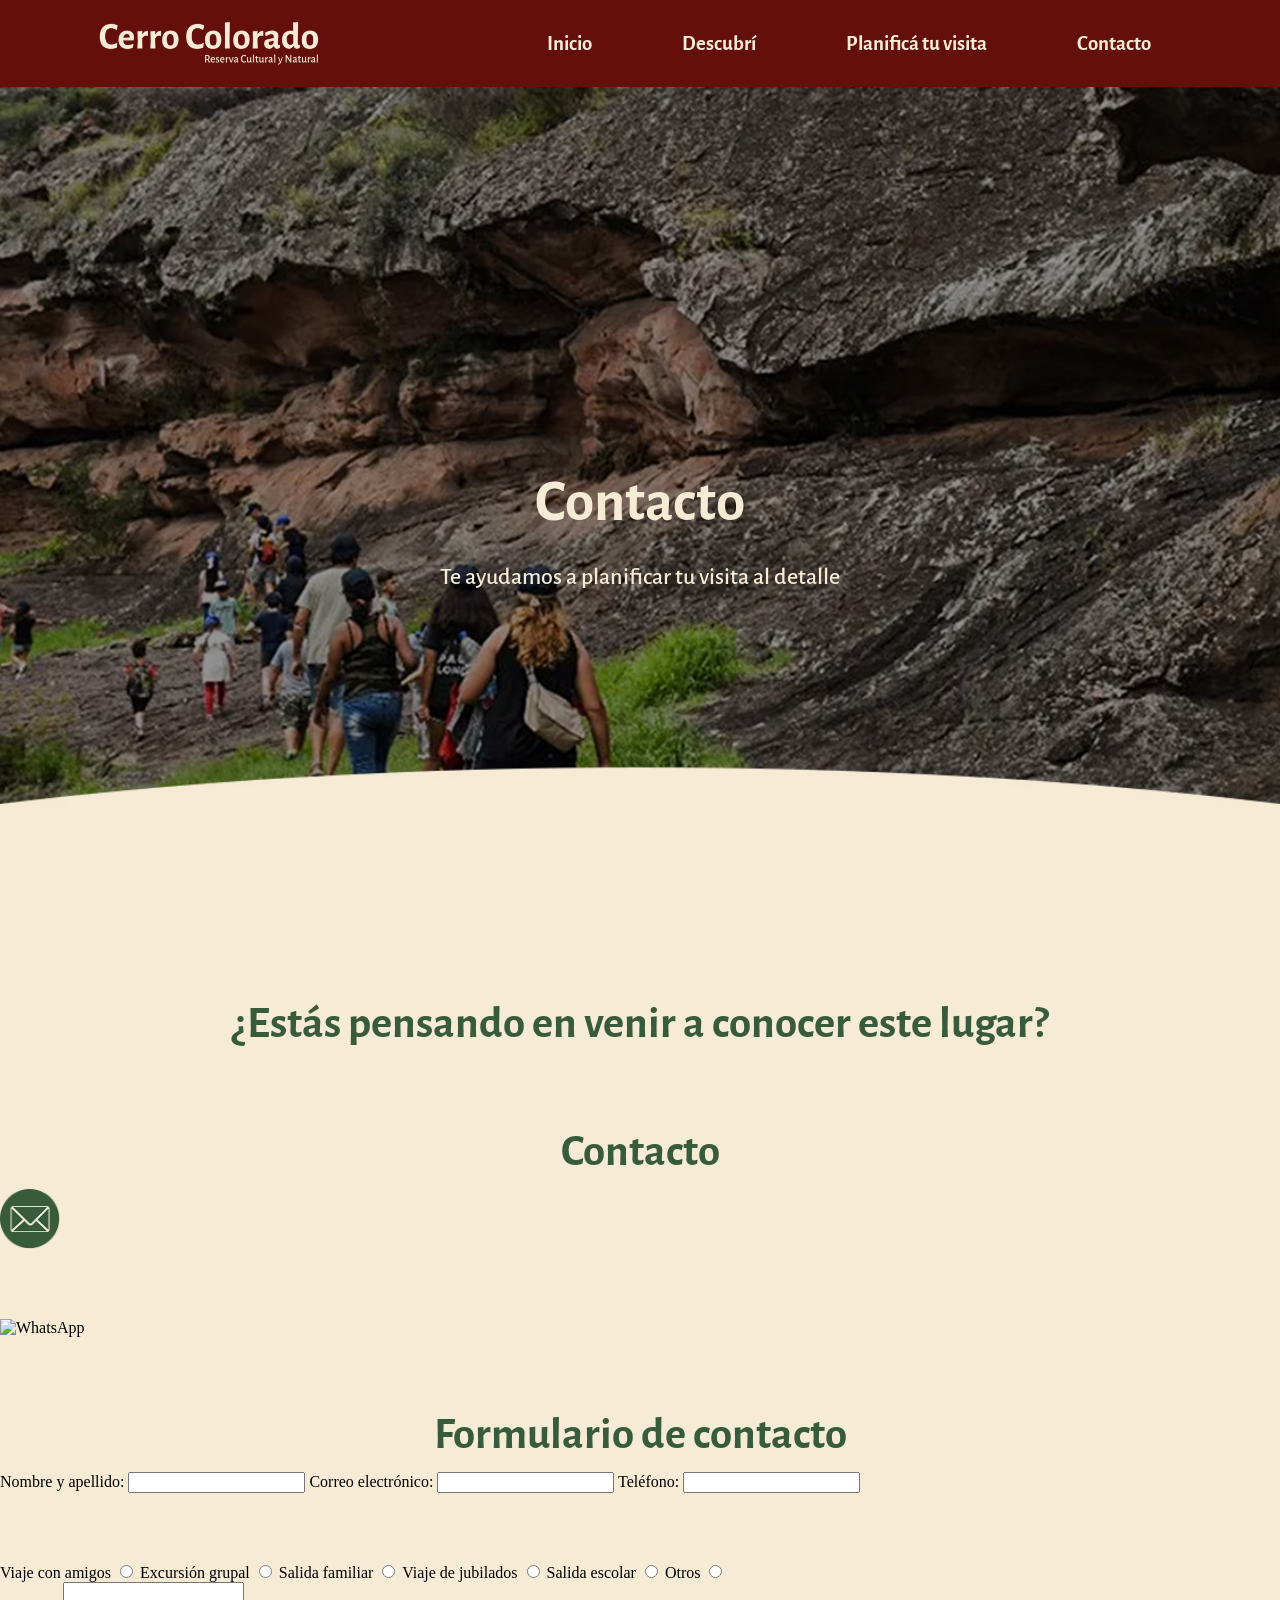
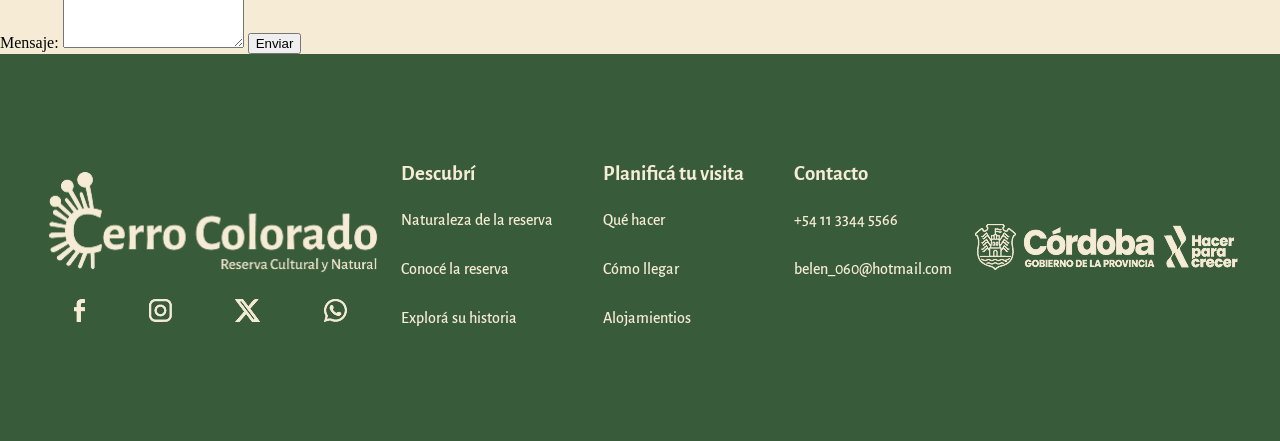
==== contacto.html @ 8159cac2 "Merge branch 'candela' into main" ====
<!DOCTYPE html>
<html lang="es">

<head>
    <meta charset="utf-8" />
    <title>Cerro Colorado</title>
    <link rel="stylesheet" href="estilos.css" />
    <link rel="icon" href="img/isotipo.svg" type="image/svg" />
</head>
<style>
    @import url('https://fonts.googleapis.com/css2?family=Alegreya+Sans:ital,wght@0,100;0,300;0,400;0,500;0,700;0,800;0,900;1,100;1,300;1,400;1,500;1,700;1,800;1,900&family=Lato:ital,wght@0,100;0,300;0,400;0,700;0,900;1,100;1,300;1,400;1,700;1,900&display=swap');
</style>

<body>
    <header>
        <div class="logo">
            <img src="img/logo.svg" alt="Logo de Cerro Colorado" width="220" height="47" />
        </div>
        <nav>
            <a href="index.html">Inicio</a>
            <a href="descubri.html">Descubrí</a>
            <a href="planificatuvisita.html">Planificá tu visita</a>
            <a href="contacto.html">Contacto</a>
        </nav>
    </header>
    <main>
        <section id="contacto">
            <h2 class="tipoH1">Contacto</h2>
            <h2>Te ayudamos a planificar tu visita al detalle</h2>
        </section>
        <section id="conoce">
            <div class="recomendacion">
                <h3>¿Estás pensando en venir a conocer este lugar? </h3>
                <p>Queremos que disfrutes la experiencia al máximo. Contanos con quiénes vas a venir y si el grupo tiene
                    alguna necesidad o dificultad de movilidad, para poder recomendarte un recorrido adaptado y pensado
                    para ustedes.
                    También podés contarnos si tenes dudas y estaremos encantados de ayudarte.</p>
            </div>
            <div>
                <h3>Contacto</h3>
                <div class="info">
                    <img src="img/desktop/icono-mail.png" alt="Correo Electrónico" width="60px" height="60px" />
                    <h4>belen_060@hotmail.com</h4>
                </div>
                <div class="info">
                    <img src="img/desktop/icono wsp.svg" alt="WhatsApp" width="60px" height="60px" />
                    <h4>+54 11 3344 5566</h4>
                </div>
            </div>
        </section>
        <section id="formulario">
            <h3>Formulario de contacto</h3>
            <form action="enviar.php" method="post">

                <div class="completar-info">
                    <label for="nombre">Nombre y apellido:</label>
                    <input type="text" id="nombre" name="nombre" required>

                    <label for="email">Correo electrónico:</label>
                    <input type="email" id="email" name="email" required>

                    <label for="telefono">Teléfono:</label>
                    <input type="tel" id="telefono" name="telefono" required>
                </div>

                <div class="opcion-unica">
                    <h2>Más detalle de la salida:</h2>

                    <label>
                        Viaje con amigos
                        <input type="radio" id="amigos" name="salida" value="Viaje con amigos" required>
                    </label>

                    <label>
                        Excursión grupal
                        <input type="radio" id="grupal" name="salida" value="Excursión grupal">
                    </label>

                    <label>
                        Salida familiar
                        <input type="radio" id="familiar" name="salida" value="Salida familiar">
                    </label>

                    <label>
                        Viaje de jubilados
                        <input type="radio" id="jubilados" name="salida" value="Viaje de jubilados">
                    </label>

                    <label>
                        Salida escolar
                        <input type="radio" id="escolar" name="salida" value="Salida escolar">
                    </label>

                    <label>
                        Otros
                        <input type="radio" id="otros" name="salida" value="Otros">
                    </label>
                </div>

                <div class="mensaje">
                    <label for="mensaje">Mensaje:</label>
                    <textarea id="mensaje" name="mensaje" rows="4" required></textarea>
                    <button type="submit">Enviar</button>
                </div>

            </form>
        </section>
    </main>
    <footer>
        <div class="logo-redes">
            <img src="img/desktop/logo-footer.png" alt="Logo de Cerro Colorado" width="336px" height="102px" />
            <div class="redes">
                <img src="img/desktop/facebook.png" alt="Facebook" />
                <img src="img/desktop/ig.png" alt="Instagram" />
                <img src="img/desktop/x.png" alt="Twitter" />
                <img src="img/desktop/whats.png" alt="WhatsApp" />
            </div>
        </div>
        <div class="apartados">
            <div class="descubri">
                <a href="descubri.html">Descubrí</a>
                <ul>Naturaleza de la reserva</ul>
                <ul>Conocé la reserva</ul>
                <ul>Explorá su historia</ul>
            </div>
            <div class="planifica">
                <a href="planificatuvisita.html">Planificá tu visita</a>
                <ul>Qué hacer</ul>
                <ul>Cómo llegar</ul>
                <ul>Alojamientios</ul>
            </div>
            <div class="contacto">
                <a href="contacto.html">Contacto</a>
                <ul>+54 11 3344 5566</ul>
                <ul>belen_060@hotmail.com</ul>
            </div>
        </div>
        <div class="cordoba">
            <img src="img/desktop/cordoba-logo.png" alt="Cordoba" />
        </div>
    </footer>
</body>

</html>
---- estilos.css ----
@charset "UTF-8";

:root {
    --color-cremita: #f6ebd5;
    --color-verde: #385B39;
    --color-naranja: #D85D38;
    --color-bordo: #640F0C;
}

body {
    margin: 0;
    padding: 0;
    background-color: var(--color-cremita);

    a {
        text-decoration: none;
        color: var(--color-cremita);
        font-family: "Alegreya Sans", sans-serif;
        font-weight: 700;
        font-style: normal;
        font-size: 1.3rem;
    }
}

/*---ESTILO DE TEXTO---*/

h1 {
    font-family: "Alegreya Sans", sans-serif;
    font-weight: 700;
    font-style: normal;
    font-size: 3.7rem;
    color: var(--color-cremita);
    margin: 5px 0px;
}

h2 {
    font-family: "Alegreya Sans", sans-serif;
    font-weight: 500;
    font-style: normal;
    font-size: 1.5rem;
    color: var(--color-cremita);
}

.tipoH1 {
    font-family: "Alegreya Sans", sans-serif;
    font-weight: 700;
    font-style: normal;
    font-size: 3.7rem;
    color: var(--color-cremita);
    margin: 5px 0px;
}

h3 {
    font-family: "Alegreya Sans", sans-serif;
    font-weight: 700;
    font-style: normal;
    font-size: 2.8rem;
}

h4 {
    font-family: "Alegreya Sans", sans-serif;
    font-weight: 400;
    font-style: normal;
    font-size: 2.1rem;
}

h5 {
    font-family: "Alegreya Sans", sans-serif;
    font-weight: 700;
    font-style: normal;
    font-size: 2rem;
}

h6 {
    font-family: "Alegreya Sans", sans-serif;
    font-weight: 700;
    font-style: normal;
    font-size: 1.5rem;
}

p {
    font-family: "Alegreya Sans", sans-serif;
    font-weight: 400;
    font-style: normal;
    font-size: 1.1rem;
}

li {
    font-family: "Alegreya Sans", sans-serif;
    font-weight: 400;
    font-style: normal;
    font-size: 1.5rem;
}

ul {
    font-family: "Alegreya Sans", sans-serif;
    font-weight: 500;
    font-style: normal;
    font-size: 1rem;
    padding: 5px 0px;
    margin: 0;
}

/*---HEADER---*/

header {
    background-color: var(--color-bordo);
    display: flex;
    max-width: 1920px;
    height: 87px;
    justify-content: center;
    align-items: center;
    justify-content: space-around;
}


nav {
    display: flex;
    max-width: 667px;
    justify-content: space-evenly;
    align-items: center;
    gap: 30px;

    a {
        font-family: "Alegreya Sans", sans-serif;
        font-weight: 700;
        font-style: normal;
        font-size: 1.3rem;
        text-decoration: none;
        color: var(--color-cremita);
        border: 10px solid transparent;
        border-radius: 30px;
        padding: 0px 20px;

    }
}

nav a:hover {
    background-color: var(--color-naranja);
    color: var(--color-cremita);
    border-radius: 30px;
    border: 10px solid var(--color-naranja);
}

/*---FIN DE HEADER*/

/*---FOOTER---*/

footer {
    background-color: var(--color-verde);
    color: var(--color-cremita);
    padding: 20px;
    max-width: 1920px;
    height: 347px;
    display: flex;
    justify-content: space-evenly;
    align-items: center;
}

.logo-redes {
    display: flex;
    flex-direction: column;
    gap: 25px;
}

.redes {
    display: flex;
    justify-content: space-around;
}

.apartados {
    display: flex;
    max-width: 554px;
    max-height: 177px;
    justify-content: center;
    align-items: flex-start;
    gap: 50px;
}


.descubri,
.planifica,
.contacto {
    display: flex;
    max-width: 177px;
    flex-direction: column;
    align-items: flex-start;
    gap: 20px;

}

.cordoba {
    display: flex;
    flex-direction: column;
    justify-content: center;
}

/*---FIN DE FOOTER---*/

/*---INDEX---*/

#inicio {
    width: 100%;
    min-height: 100vh;

    background-image: url("img/desktop/cerro-index.jpg");
    background-size: cover;
    background-position: center;
    background-repeat: no-repeat;

    display: flex;
    flex-direction: column;
    justify-content: center;
    align-items: center;
}

.flecha {
    margin-top: 60px;
}

/*por que visitar*/

#porquevisitar {
    margin-bottom: 80px;
}

h3,
h4 {
    color: var(--color-verde);
    margin: 10px 0;
    text-align: center;
}

.tarjetas {
    display: flex;
    flex-direction: row;
    justify-content: center;
    align-items: center;
    gap: 30px;
    padding: 30px 20px;
    max-width: 1372px;
    margin: 0 auto;
}

/*contenedor de tarjetas*/

.tarjeta1,
.tarjeta2,
.tarjeta3,
.tarjeta4 {
    width: 330px;
    height: 447px;
    flex-shrink: 0;
    perspective: 1000px;
}

/*todo lo que gira*/

.tarjeta-contenido {
    position: relative;
    width: 100%;
    height: 100%;
    transition: transform 0.7s ease;
    transform-style: preserve-3d;
}

/*para que giren*/

.tarjeta1:hover .tarjeta-contenido,
.tarjeta2:hover .tarjeta-contenido,
.tarjeta3:hover .tarjeta-contenido,
.tarjeta4:hover .tarjeta-contenido {
    transform: rotateY(180deg);
}

/*frente y dorso*/

.frente,
.dorso {
    position: absolute;
    inset: 0;
    width: 100%;
    height: 100%;
    overflow: hidden;
    box-sizing: border-box;
    background: var(--color-bordo);
    border-radius: 26px;
    -webkit-backface-visibility: hidden;
    backface-visibility: hidden;
    box-shadow: 0 8px 20px rgba(0, 0, 0, 0.20);
}

/*frente tarjetas*/

.frente figure {
    width: 100%;
    height: 100%;
    margin: 0;
    display: flex;
    flex-direction: column;
}

.frente img {
    width: 100%;
    min-height: 0;
    object-fit: cover;
}

.frente figcaption {
    height: 132px;
    flex-shrink: 0;
    display: flex;
    align-items: center;
    justify-content: center;
    padding: 10px;
    box-sizing: border-box;
    font-family: "Alegreya Sans", sans-serif;
    font-size: 2.1rem;
    font-weight: 600;
    text-align: center;
    color: var(--color-cremita);
}


/*dorso tajetas*/

.dorso {
    transform: rotateY(180deg);
}

.dorso figure {
    width: 100%;
    height: 100%;
    margin: 0;
    display: flex;
    flex-direction: column;
}

.dorso img {
    width: 100%;
    min-height: 0;
    object-fit: cover;
}

.dorso figcaption {
    position: static;
    width: 100%;
    height: 300px;
    flex-shrink: 0;
    display: flex;
    align-items: center;
    justify-content: center;
    padding: 12px 35px;
    box-sizing: border-box;
    background: var(--color-bordo);
    font-family: "Alegreya Sans", sans-serif;
    font-size: 1.2rem;
    line-height: 1.35;
    text-align: left;
    color: var(--color-cremita);
}

/*patrimonio*/

#patrimonio {
    max-width: 1920px;
    min-height: 911px;
    background-image: url("img/desktop/fondo-patrimonio.png");
    display: flex;
    justify-content: center;
    align-items: center;
}

.contenedor-patrimonio {
    display: flex;
    flex-direction: row;
    justify-content: center;
    align-items: center;
    gap: 50px;
    min-width: 1135px;
    min-height: 673px;
}

.texto-patrimonio {
    display: flex;
    flex-direction: column;
    align-items: flex-start;
    max-width: 732px;
    max-height: 563px;
}

.texto-patrimonio h3,
p,
h4 {
    color: var(--color-cremita);
    margin: 20px 0px 5px 0px;
}

.texto-patrimonio ul,
li {
    color: var(--color-cremita);
    font-size: 1.1rem;
    font-family: "Alegreya Sans", sans-serif;
    font-weight: 400;
    line-height: 1.8rem;
    margin: 0px;
    padding: 0px;
}

.texto-patrimonio img {
    border-radius: 20px;
}


.flecha {
    margin-top: 60px;
}

/*por que visitar*/

#porquevisitar {
    margin-bottom: 80px;
}

h3,
h4 {
    color: var(--color-verde);
    margin: 10px 0;
    text-align: center;
}

.tarjetas {
    display: flex;
    flex-direction: row;
    justify-content: center;
    align-items: center;
    gap: 30px;
    padding: 30px 20px;
    max-width: 1372px;
    margin: 0 auto;
}

/*contenedor de tarjetas*/

.tarjeta1,
.tarjeta2,
.tarjeta3,
.tarjeta4 {
    width: 330px;
    height: 447px;
    flex-shrink: 0;
    perspective: 1000px;
}

/*todo lo que gira*/

.tarjeta-contenido {
    position: relative;
    width: 100%;
    height: 100%;
    transition: transform 0.7s ease;
    transform-style: preserve-3d;
}

/*para que giren*/

.tarjeta1:hover .tarjeta-contenido,
.tarjeta2:hover .tarjeta-contenido,
.tarjeta3:hover .tarjeta-contenido,
.tarjeta4:hover .tarjeta-contenido {
    transform: rotateY(180deg);
}

/*frente y dorso*/

.frente,
.dorso {
    position: absolute;
    inset: 0;
    width: 100%;
    height: 100%;
    overflow: hidden;
    box-sizing: border-box;
    background: var(--color-bordo);
    border-radius: 26px;
    -webkit-backface-visibility: hidden;
    backface-visibility: hidden;
    box-shadow: 0 8px 20px rgba(0, 0, 0, 0.20);
}

/*frente tarjetas*/

.frente figure {
    width: 100%;
    height: 100%;
    margin: 0;
    display: flex;
    flex-direction: column;
}

.frente img {
    width: 100%;
    min-height: 0;
    object-fit: cover;
}

.frente figcaption {
    height: 132px;
    flex-shrink: 0;
    display: flex;
    align-items: center;
    justify-content: center;
    padding: 10px;
    box-sizing: border-box;
    font-family: "Alegreya Sans", sans-serif;
    font-size: 2.1rem;
    font-weight: 600;
    text-align: center;
    color: var(--color-cremita);
}


/*dorso tajetas*/

.dorso {
    transform: rotateY(180deg);
}

.dorso figure {
    width: 100%;
    height: 100%;
    margin: 0;
    display: flex;
    flex-direction: column;
}

.dorso img {
    width: 100%;
    min-height: 0;
    object-fit: cover;
}

.dorso figcaption {
    position: static;
    width: 100%;
    height: 300px;
    flex-shrink: 0;
    display: flex;
    align-items: center;
    justify-content: center;
    padding: 12px 35px;
    box-sizing: border-box;
    background: var(--color-bordo);
    font-family: "Alegreya Sans", sans-serif;
    font-size: 1.2rem;
    line-height: 1.35;
    text-align: left;
    color: var(--color-cremita);
}

/*patrimonio*/

#patrimonio {
    max-width: 1920px;
    min-height: 911px;
    background-image: url("img/desktop/fondo-patrimonio.png");
    display: flex;
    justify-content: center;
    align-items: center;
}

.contenedor-patrimonio {
    display: flex;
    flex-direction: row;
    justify-content: center;
    align-items: center;
    gap: 50px;
    min-width: 1135px;
    min-height: 673px;
}

.texto-patrimonio {
    display: flex;
    flex-direction: column;
    align-items: flex-start;
    max-width: 732px;
    max-height: 563px;
}

.texto-patrimonio h3,
p,
h4 {
    color: var(--color-cremita);
    margin: 20px 0px 5px 0px;
}

.texto-patrimonio ul,
li {
    color: var(--color-cremita);
    font-size: 1.1rem;
    font-family: "Alegreya Sans", sans-serif;
    font-weight: 400;
    line-height: 1.8rem;
    margin: 0px;
    padding: 0px;
}

.texto-patrimonio img {
    border-radius: 20px;
}




/*descubri la historia*/

/* Sección principal */
#descubri-historia {
    background-image: url("img/desktop/fondo-descubri-index.png");
    width: 100%;
    min-height: 912px;
    overflow: hidden;
    display: flex;
    align-items: center;
    background-repeat: no-repeat;
}

#descubri-historia h6, h5 {
    color: var(--color-cremita)
}

/* Pista horizontal del carrusel */
.carrusel-track {
    display: flex;
    gap: 30px;
    overflow-x: auto;
    scroll-snap-type: x mandatory;
    scrollbar-width: none;
    /* Firefox */
    -ms-overflow-style: none;
    /* IE/Edge */
    padding: 20px;
}

/* Ocultar barra de scroll en Chrome y Safari */
.carrusel-track::-webkit-scrollbar {
    display: none;
}

/* Estilo de cada tarjeta individual */
.tarjeta {
    flex: 0 0 892px;
    /* Ancho fijo para mantener la medida original */
    max-width: 90vw;
    /* Se adapta a pantallas más chicas si es necesario */
    display: flex;
    flex-direction: column;
    scroll-snap-align: start;
    position: relative;
}

/* Corrección de visualización de imágenes */
.tarjeta img {
    width: 100%;
    height: 450px;
    object-fit: cover;
    /* Evita que la imagen se deforme */
    display: block;
}

/* Contenedor naranja solapado */
.contenedor-naranja {
    position: relative;
    margin-top: -90px;
    /* Superpone el contenedor sobre la imagen */
    z-index: 2;
    /* Asegura que esté por encima de la foto */
    width: 90%;
    margin-left: auto;
    margin-right: auto;
    border-radius: 3.125rem;
    background: linear-gradient(180deg, rgba(216, 93, 56, 0.00) 0%, #D85D38 40.98%);
    padding: 30px;
    box-sizing: border-box;
}

/*---INDEX FIN---*/

/*---DESCUBRI INICIO---*/
#descubri {
    width: 100%;
    min-height: 80vh;

    background-image: url("img/desktop/bannerdescubri.jpg");
    background-size: cover;
    background-position: center;
    background-repeat: no-repeat;

    display: flex;
    flex-direction: column;
    justify-content: center;
    align-items: center;
}

.h3-conoce {
    color: var(--color-verde);
    margin: 0px;
}

.p-conoce {
    color: var(--color-verde);
    margin: 0px;
}

#conoce-descubri {
    display: flex;
    justify-content: center;
    align-items: center;
    gap: 60px;
    max-width: 1200px;
    margin: 0 auto 70px auto;
    padding: 60px 20px;
    flex-wrap: wrap;
}

.conoce-izq {
    display: flex;
    flex-direction: column;
    align-items: flex-start;
    width: 100%;
    max-width: 500px;
    gap: 38px;

    /*---linea naranja---*/
    padding-bottom: 25px;
    border-bottom: 2px solid var(--color-naranja);
}

#conoce-descubri img {
    border-radius: 26px;
    box-shadow: 0 10px 25px rgba(0, 0, 0, 0.40);
}

#explora-su-historia {
    width: 100%;
    min-height: 145vh;

    background-image: url("img/desktop/fondoarterupestre.png");
    background-size: cover;
    background-position: center;
    background-repeat: no-repeat;
}

.explora-titulo-subtitulo {
    display: flex;
    flex-direction: column;
    align-items: center;
    gap: 20px;
    padding: 70px 0 60px 0;
}

.explora-contenedor {
    display: flex;
    flex-direction: row;
    justify-content: center;
    align-items: center;
    gap: 30px;
    flex-wrap: wrap;
    width: 100%;
    margin: 0 auto;
}

.h2-explora {
    color: var(--color-bordo);
    font-style: normal;
    font-weight: 700;
    margin-bottom: 10px;
}

.h3-explora {
    color: var(--color-cremita);
    margin: 0px;
    padding-top: 70px;
    margin-top: 70px;
}

.p-explora {
    color: var(--color-cremita);
    margin: 0px;
}

.p-explora-2 {
    color: var(--color-bordo);
    margin: 0px;
}

.pueblos-originarios {
    display: flex;
    width: 355px;
    height: 455px;
    padding: 16px 30px 0px 30px;
    flex-direction: column;
    align-items: center;
    gap: 23px;

    border-radius: 12px;
    background: var(--color-cremita);
}

.casa-museo {
    display: flex;
    width: 355px;
    height: 455px;
    padding: 16px 30px 0px 30px;
    flex-direction: column;
    align-items: center;
    gap: 23px;

    border-radius: 12px;
    background: var(--color-cremita);
}

.los-comechingones {
    display: flex;
    width: 355px;
    height: 455px;
    padding: 16px 30px 0px 30px;
    flex-direction: column;
    align-items: center;
    gap: 23px;

    border-radius: 12px;
    background: var(--color-cremita);
}

.pueblos-originarios img {
    border-radius: 12px;
}

.casa-museo img {
    border-radius: 12px;
}

.los-comechingones img {
    border-radius: 12px;
}

#video {
    display: flex;
    flex-direction: column;
    align-items: center;
    margin-bottom: 80px;
    padding-bottom: 60px;
}

.h3-video {
    color: var(--color-bordo);
    display: flex;
    flex-direction: column;
    align-items: center;
    gap: 20px;
    padding-bottom: 60px;
    margin: 0 0px 60px 0;
}

/*---DESCUBRI FIN---*/





/*---PLANIFICA TU VISITA INICIO*/

#planifica {
    width: 100%;
    min-height: 100vh;

    background-image: url("img/desktop/planificatuvisitabanner.jpg");
    background-size: cover;
    background-position: center;
    background-repeat: no-repeat;

    display: flex;
    flex-direction: column;
    justify-content: center;
    align-items: center;
}

/*---PLANIFICA TU VISITA FIN---*/





/*---CONTACTO INICIO---*/
#contacto {
    width: 100%;
    min-height: 100vh;

    background-image: url("img/desktop/contactobanner.jpg");
    background-size: cover;
    background-position: center;
    background-repeat: no-repeat;

    display: flex;
    flex-direction: column;
    justify-content: center;
    align-items: center;
}

/*---CONTACTO FIN---*/
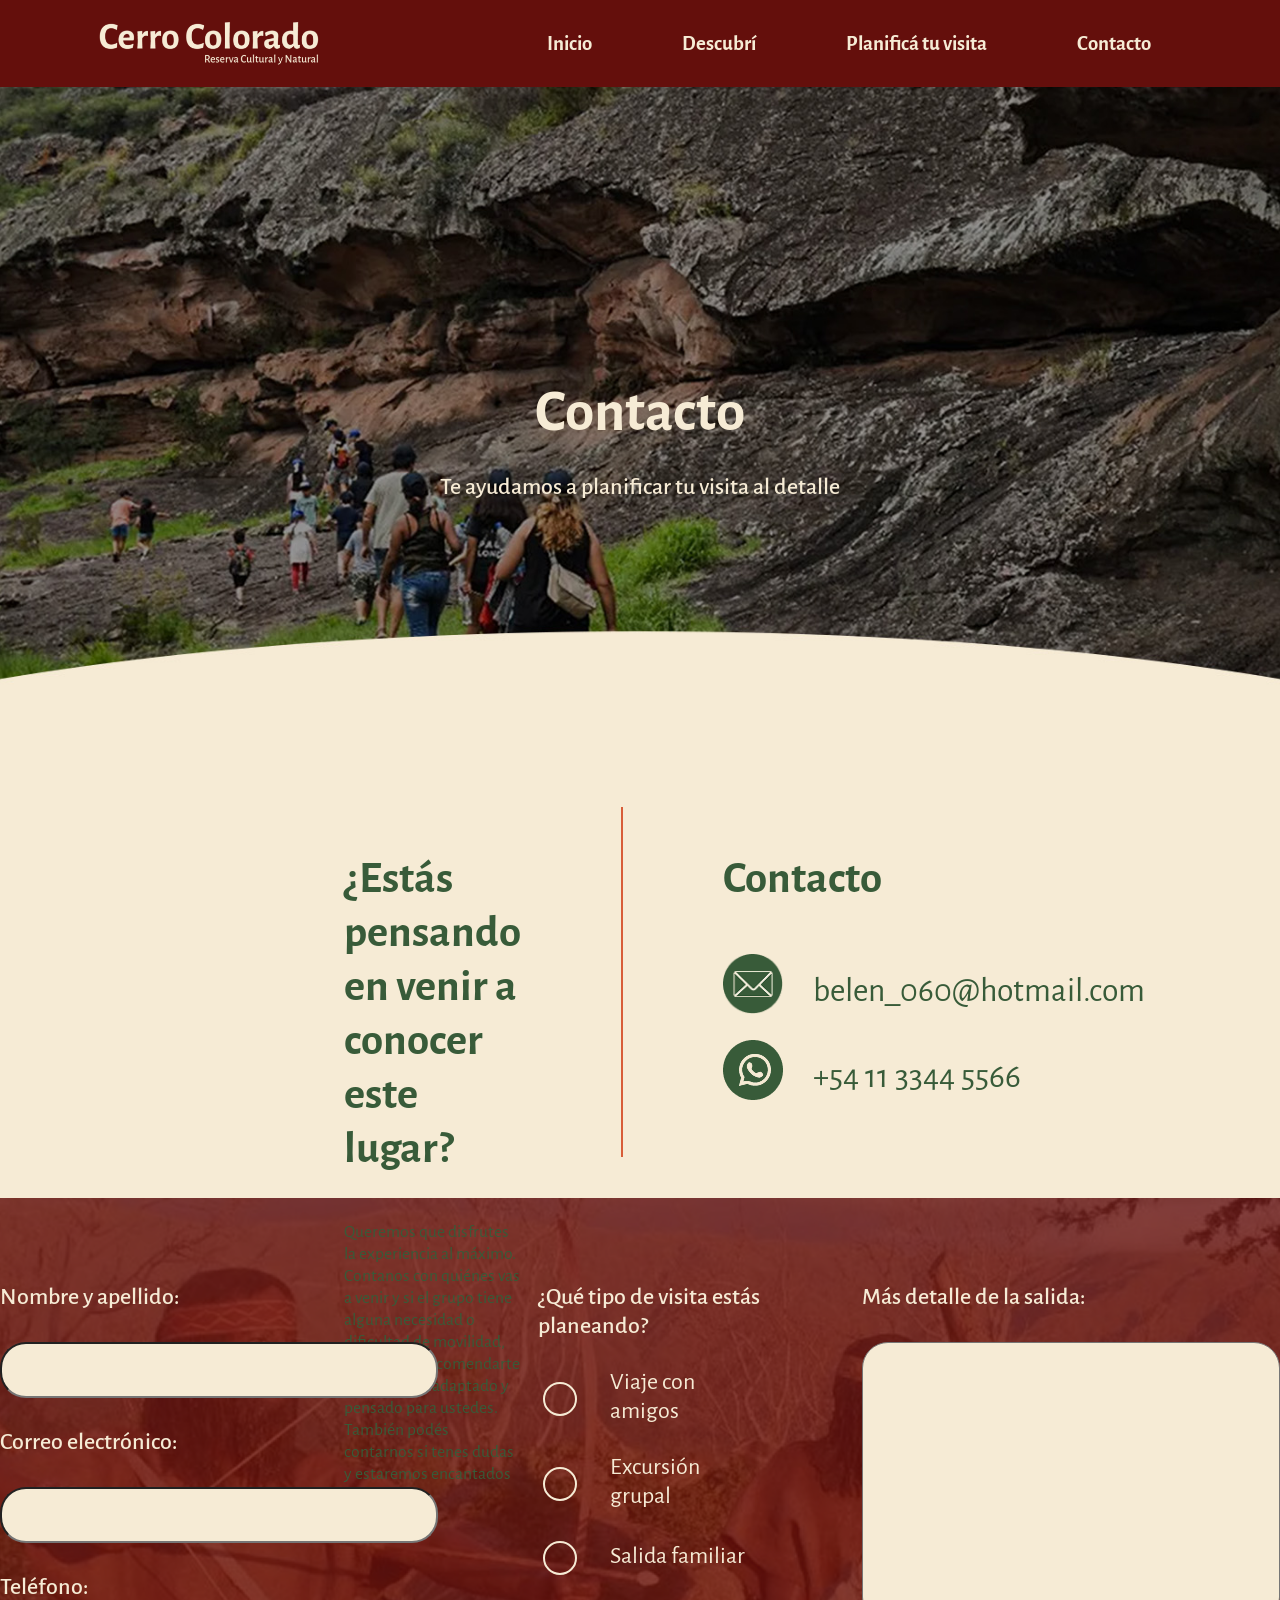
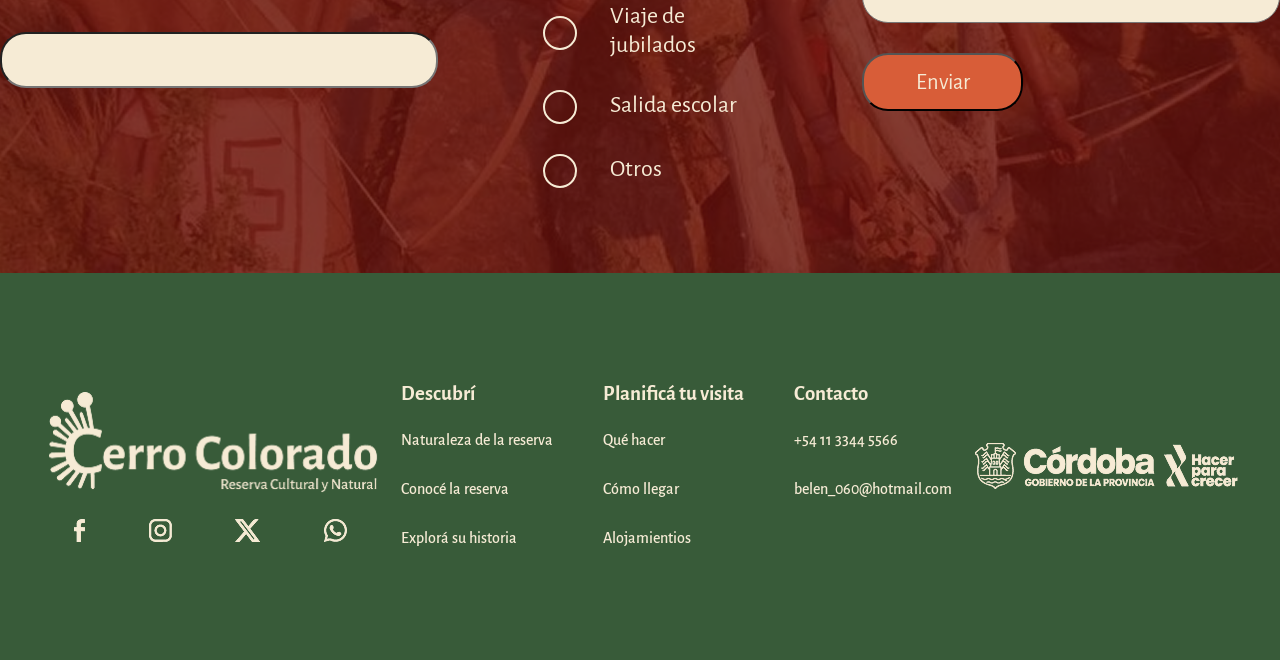
==== commit f8d41c90: "contacto listo" ====
--- a/contacto.html
+++ b/contacto.html
@@ -36,6 +36,7 @@
                     para ustedes.
                     También podés contarnos si tenes dudas y estaremos encantados de ayudarte.</p>
             </div>
+            <div class="separador"></div>
             <div>
                 <h3>Contacto</h3>
                 <div class="info">
@@ -43,13 +44,12 @@
                     <h4>belen_060@hotmail.com</h4>
                 </div>
                 <div class="info">
-                    <img src="img/desktop/icono wsp.svg" alt="WhatsApp" width="60px" height="60px" />
+                    <img src="img/desktop/icono-wsp.png" alt="WhatsApp" width="60px" height="60px" />
                     <h4>+54 11 3344 5566</h4>
                 </div>
             </div>
         </section>
         <section id="formulario">
-            <h3>Formulario de contacto</h3>
             <form action="enviar.php" method="post">
 
                 <div class="completar-info">
@@ -63,9 +63,9 @@
                     <input type="tel" id="telefono" name="telefono" required>
                 </div>
 
+
                 <div class="opcion-unica">
-                    <h2>Más detalle de la salida:</h2>
-
+                    <h2>¿Qué tipo de visita estás planeando? </h2>
                     <label>
                         Viaje con amigos
                         <input type="radio" id="amigos" name="salida" value="Viaje con amigos" required>
@@ -98,7 +98,7 @@
                 </div>
 
                 <div class="mensaje">
-                    <label for="mensaje">Mensaje:</label>
+                    <label for="mensaje">Más detalle de la salida:</label>
                     <textarea id="mensaje" name="mensaje" rows="4" required></textarea>
                     <button type="submit">Enviar</button>
                 </div>
--- a/estilos.css
+++ b/estilos.css
@@ -224,12 +224,7 @@
     margin-bottom: 80px;
 }
 
-h3,
-h4 {
-    color: var(--color-verde);
-    margin: 10px 0;
-    text-align: center;
-}
+
 
 .tarjetas {
     display: flex;
@@ -422,12 +417,7 @@
     margin-bottom: 80px;
 }
 
-h3,
-h4 {
-    color: var(--color-verde);
-    margin: 10px 0;
-    text-align: center;
-}
+
 
 .tarjetas {
     display: flex;
@@ -625,7 +615,8 @@
     background-repeat: no-repeat;
 }
 
-#descubri-historia h6, h5 {
+#descubri-historia h6,
+h5 {
     color: var(--color-cremita)
 }
 
@@ -890,12 +881,10 @@
 
 
 
-
-
 /*---CONTACTO INICIO---*/
 #contacto {
     width: 100%;
-    min-height: 100vh;
+    min-height: 80vh;
 
     background-image: url("img/desktop/contactobanner.jpg");
     background-size: cover;
@@ -908,4 +897,174 @@
     align-items: center;
 }
 
-/*---CONTACTO FIN---*/+#conoce p,
+h4 {
+    color: var(--color-verde);
+}
+
+#conoce {
+    color: var(--color-verde);
+    display: flex;
+    padding: 0 344px 41px 344px;
+    gap: 100px;
+
+}
+
+.recomendacion {
+    width: 608px;
+    height: 301px;
+}
+
+.info {
+    display: flex;
+    align-items: center;
+    gap: 30px;
+    padding-bottom: 20px;
+}
+
+.separador {
+    width: 2px;
+    height: 350px;
+    background-color: var(--color-naranja);
+    flex-shrink: 0;
+}
+
+#formulario {
+    background-image: url("img/desktop/section_formulario.png");
+    background-size: cover;
+    background-position: center;
+    background-repeat: no-repeat;
+    width: 100%;
+    min-height: 675px;
+
+    display: flex;
+    flex-direction: column;
+    align-items: center;
+    justify-content: center;
+}
+
+.h3-formulario {
+    color: var(--color-cremita);
+}
+
+
+form {
+    display: flex;
+    gap: 100px;
+}
+
+.completar-info {
+    display: flex;
+    flex-direction: column;
+    align-items: flex-start;
+    gap: 30px;
+}
+
+.opcion-unica {
+    display: flex;
+    flex-direction: column;
+    align-items: flex-start;
+    gap: 27px;
+}
+.opcion-unica h2 {
+    margin: 0;
+}
+.opcion-unica label {
+    font-family: "Alegreya Sans", sans-serif;
+    font-weight: 400;
+    font-style: normal;
+    font-size: 1.5rem;
+}
+
+.mensaje {
+    display: flex;
+    flex-direction: column;
+    gap: 30px;
+}
+
+.mensaje textarea {
+    width: 392px;
+    height: 255px;
+    padding: 12px;
+    background-color: var(--color-cremita);
+
+    border-radius: 26px;
+    color: var(--color-verde);
+    font-family: "Alegreya Sans", sans-serif;
+    font-weight: 400;
+    font-style: normal;
+    font-size: 1.4rem;
+
+    resize: none;
+}
+
+.completar-info input {
+    width: 412px;
+    height: 50px;
+    border-radius: 26px;
+    background-color: var(--color-cremita);
+
+    color: var(--color-verde);
+    font-family: "Alegreya Sans", sans-serif;
+    font-weight: 400;
+    font-style: normal;
+    font-size: 1.4rem;
+    padding-left: 20px;
+}
+
+.mensaje button {
+    width: 161px;
+    height: 58px;
+    border-radius: 26px;
+    background-color: var(--color-naranja);
+
+    color: var(--color-cremita);
+    font-family: "Alegreya Sans", sans-serif;
+    font-weight: 400;
+    font-style: normal;
+    font-size: 1.4rem;
+
+}
+
+label {
+    font-family: "Alegreya Sans", sans-serif;
+    font-weight: 500;
+    font-style: normal;
+    font-size: 1.5rem;
+    color: var(--color-cremita);
+}
+
+.opcion-unica label {
+    display: flex;
+    flex-direction: row-reverse;
+    justify-content: flex-end;
+    align-items: center;
+    gap: 30px;
+}
+
+.opcion-unica input[type="radio"] {
+    appearance: none;
+    width: 34px;
+    height: 34px;
+    border: 2px solid var(--color-cremita);
+    border-radius: 50%;
+    background-color: transparent;
+    cursor: pointer;
+    position: relative;
+    flex-shrink: 0;
+}
+
+.opcion-unica input[type="radio"]:checked {
+    background-color: var(--color-cremita);
+}
+
+.opcion-unica input[type="radio"]:checked::after {
+    content: "✓";
+    color: #800020;
+    font-size: 24px;
+    font-weight: bold;
+    position: absolute;
+    top: 50%;
+    left: 50%;
+    transform: translate(-50%, -50%);
+}
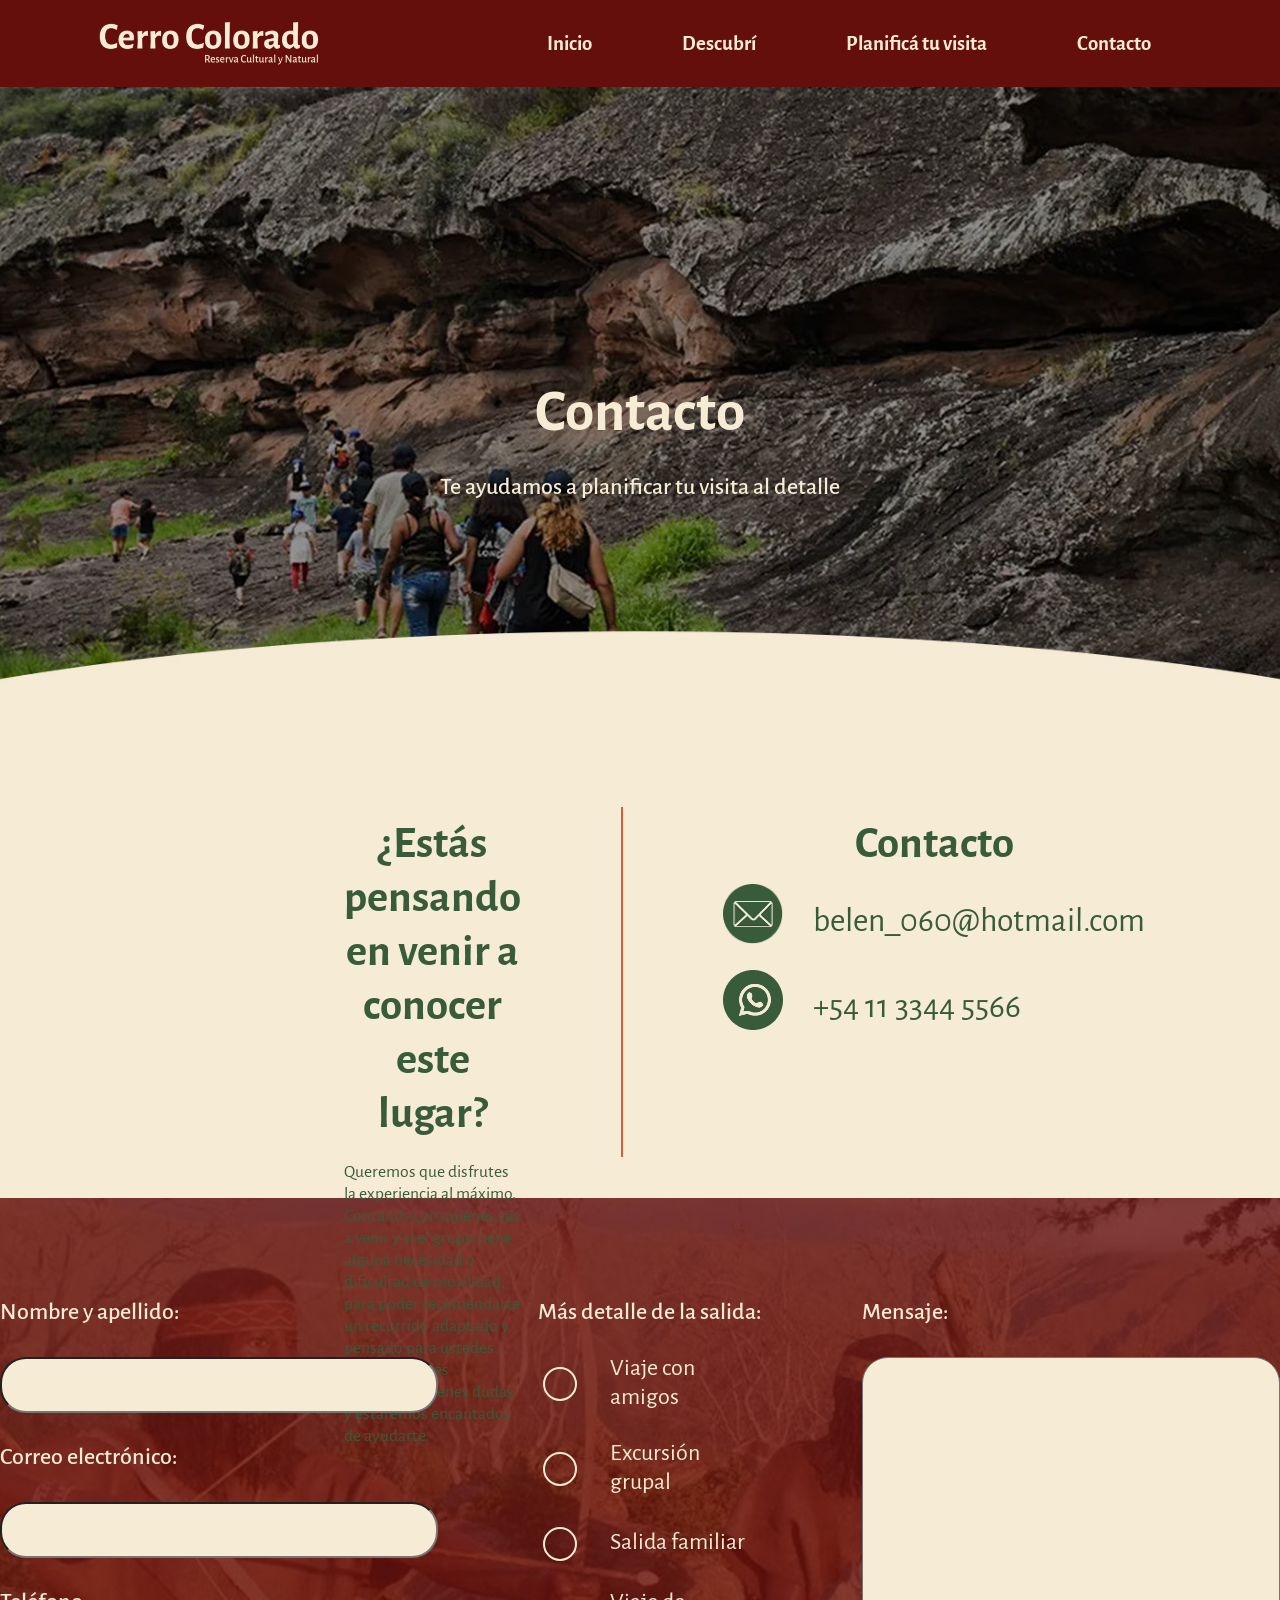
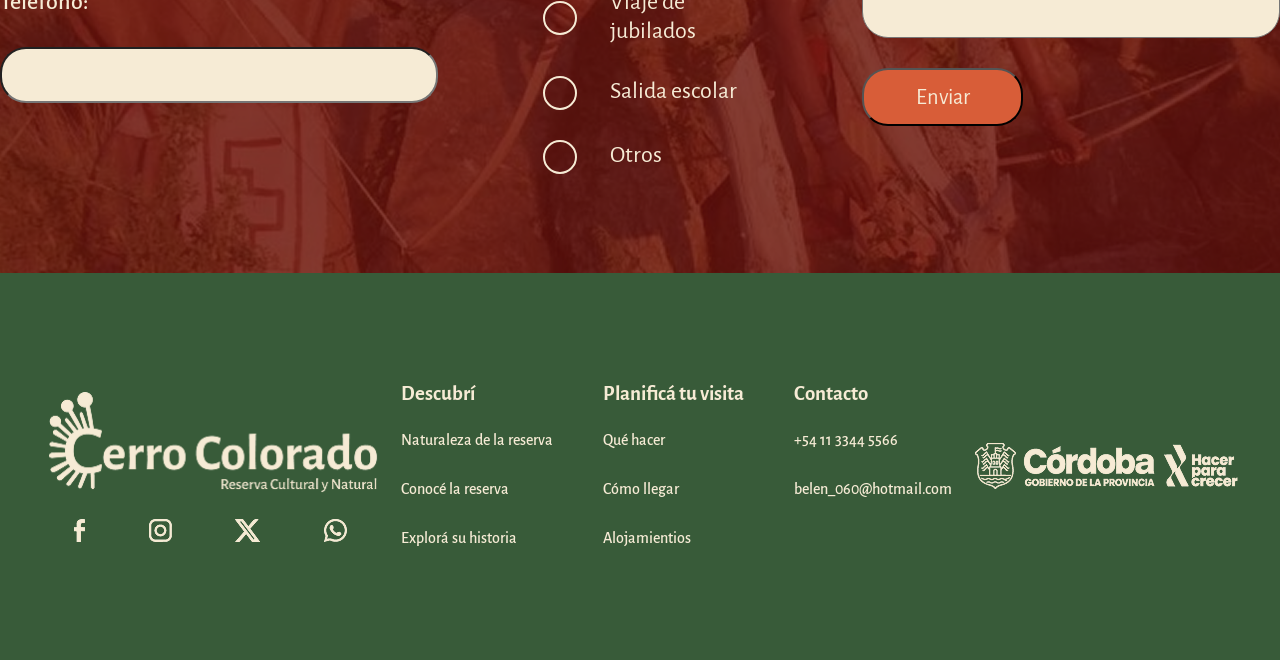
==== commit 49070db9: "formulario completo" ====
--- a/contacto.html
+++ b/contacto.html
@@ -63,9 +63,9 @@
                     <input type="tel" id="telefono" name="telefono" required>
                 </div>
 
+                <div class="opcion-unica">
+                    <h2>Más detalle de la salida:</h2>
 
-                <div class="opcion-unica">
-                    <h2>¿Qué tipo de visita estás planeando? </h2>
                     <label>
                         Viaje con amigos
                         <input type="radio" id="amigos" name="salida" value="Viaje con amigos" required>
@@ -98,7 +98,7 @@
                 </div>
 
                 <div class="mensaje">
-                    <label for="mensaje">Más detalle de la salida:</label>
+                    <label for="mensaje">Mensaje:</label>
                     <textarea id="mensaje" name="mensaje" rows="4" required></textarea>
                     <button type="submit">Enviar</button>
                 </div>
--- a/estilos.css
+++ b/estilos.css
@@ -224,7 +224,12 @@
     margin-bottom: 80px;
 }
 
-
+h3,
+h4 {
+    color: var(--color-verde);
+    margin: 10px 0;
+    text-align: center;
+}
 
 .tarjetas {
     display: flex;
@@ -407,275 +412,7 @@
 }
 
 
-.flecha {
-    margin-top: 60px;
-}
-
-/*por que visitar*/
-
-#porquevisitar {
-    margin-bottom: 80px;
-}
-
-
-
-.tarjetas {
-    display: flex;
-    flex-direction: row;
-    justify-content: center;
-    align-items: center;
-    gap: 30px;
-    padding: 30px 20px;
-    max-width: 1372px;
-    margin: 0 auto;
-}
-
-/*contenedor de tarjetas*/
-
-.tarjeta1,
-.tarjeta2,
-.tarjeta3,
-.tarjeta4 {
-    width: 330px;
-    height: 447px;
-    flex-shrink: 0;
-    perspective: 1000px;
-}
-
-/*todo lo que gira*/
-
-.tarjeta-contenido {
-    position: relative;
-    width: 100%;
-    height: 100%;
-    transition: transform 0.7s ease;
-    transform-style: preserve-3d;
-}
-
-/*para que giren*/
-
-.tarjeta1:hover .tarjeta-contenido,
-.tarjeta2:hover .tarjeta-contenido,
-.tarjeta3:hover .tarjeta-contenido,
-.tarjeta4:hover .tarjeta-contenido {
-    transform: rotateY(180deg);
-}
-
-/*frente y dorso*/
-
-.frente,
-.dorso {
-    position: absolute;
-    inset: 0;
-    width: 100%;
-    height: 100%;
-    overflow: hidden;
-    box-sizing: border-box;
-    background: var(--color-bordo);
-    border-radius: 26px;
-    -webkit-backface-visibility: hidden;
-    backface-visibility: hidden;
-    box-shadow: 0 8px 20px rgba(0, 0, 0, 0.20);
-}
-
-/*frente tarjetas*/
-
-.frente figure {
-    width: 100%;
-    height: 100%;
-    margin: 0;
-    display: flex;
-    flex-direction: column;
-}
-
-.frente img {
-    width: 100%;
-    min-height: 0;
-    object-fit: cover;
-}
-
-.frente figcaption {
-    height: 132px;
-    flex-shrink: 0;
-    display: flex;
-    align-items: center;
-    justify-content: center;
-    padding: 10px;
-    box-sizing: border-box;
-    font-family: "Alegreya Sans", sans-serif;
-    font-size: 2.1rem;
-    font-weight: 600;
-    text-align: center;
-    color: var(--color-cremita);
-}
-
-
-/*dorso tajetas*/
-
-.dorso {
-    transform: rotateY(180deg);
-}
-
-.dorso figure {
-    width: 100%;
-    height: 100%;
-    margin: 0;
-    display: flex;
-    flex-direction: column;
-}
-
-.dorso img {
-    width: 100%;
-    min-height: 0;
-    object-fit: cover;
-}
-
-.dorso figcaption {
-    position: static;
-    width: 100%;
-    height: 300px;
-    flex-shrink: 0;
-    display: flex;
-    align-items: center;
-    justify-content: center;
-    padding: 12px 35px;
-    box-sizing: border-box;
-    background: var(--color-bordo);
-    font-family: "Alegreya Sans", sans-serif;
-    font-size: 1.2rem;
-    line-height: 1.35;
-    text-align: left;
-    color: var(--color-cremita);
-}
-
-/*patrimonio*/
-
-#patrimonio {
-    max-width: 1920px;
-    min-height: 911px;
-    background-image: url("img/desktop/fondo-patrimonio.png");
-    display: flex;
-    justify-content: center;
-    align-items: center;
-}
-
-.contenedor-patrimonio {
-    display: flex;
-    flex-direction: row;
-    justify-content: center;
-    align-items: center;
-    gap: 50px;
-    min-width: 1135px;
-    min-height: 673px;
-}
-
-.texto-patrimonio {
-    display: flex;
-    flex-direction: column;
-    align-items: flex-start;
-    max-width: 732px;
-    max-height: 563px;
-}
-
-.texto-patrimonio h3,
-p,
-h4 {
-    color: var(--color-cremita);
-    margin: 20px 0px 5px 0px;
-}
-
-.texto-patrimonio ul,
-li {
-    color: var(--color-cremita);
-    font-size: 1.1rem;
-    font-family: "Alegreya Sans", sans-serif;
-    font-weight: 400;
-    line-height: 1.8rem;
-    margin: 0px;
-    padding: 0px;
-}
-
-.texto-patrimonio img {
-    border-radius: 20px;
-}
-
-
-
-
-/*descubri la historia*/
-
-/* Sección principal */
-#descubri-historia {
-    background-image: url("img/desktop/fondo-descubri-index.png");
-    width: 100%;
-    min-height: 912px;
-    overflow: hidden;
-    display: flex;
-    align-items: center;
-    background-repeat: no-repeat;
-}
-
-#descubri-historia h6,
-h5 {
-    color: var(--color-cremita)
-}
-
-/* Pista horizontal del carrusel */
-.carrusel-track {
-    display: flex;
-    gap: 30px;
-    overflow-x: auto;
-    scroll-snap-type: x mandatory;
-    scrollbar-width: none;
-    /* Firefox */
-    -ms-overflow-style: none;
-    /* IE/Edge */
-    padding: 20px;
-}
-
-/* Ocultar barra de scroll en Chrome y Safari */
-.carrusel-track::-webkit-scrollbar {
-    display: none;
-}
-
-/* Estilo de cada tarjeta individual */
-.tarjeta {
-    flex: 0 0 892px;
-    /* Ancho fijo para mantener la medida original */
-    max-width: 90vw;
-    /* Se adapta a pantallas más chicas si es necesario */
-    display: flex;
-    flex-direction: column;
-    scroll-snap-align: start;
-    position: relative;
-}
-
-/* Corrección de visualización de imágenes */
-.tarjeta img {
-    width: 100%;
-    height: 450px;
-    object-fit: cover;
-    /* Evita que la imagen se deforme */
-    display: block;
-}
-
-/* Contenedor naranja solapado */
-.contenedor-naranja {
-    position: relative;
-    margin-top: -90px;
-    /* Superpone el contenedor sobre la imagen */
-    z-index: 2;
-    /* Asegura que esté por encima de la foto */
-    width: 90%;
-    margin-left: auto;
-    margin-right: auto;
-    border-radius: 3.125rem;
-    background: linear-gradient(180deg, rgba(216, 93, 56, 0.00) 0%, #D85D38 40.98%);
-    padding: 30px;
-    box-sizing: border-box;
-}
-
-/*---INDEX FIN---*/
+
 
 /*---DESCUBRI INICIO---*/
 #descubri {
@@ -854,6 +591,42 @@
     margin: 0 0px 60px 0;
 }
 
+.video-container {
+    position: relative;
+    width: 900px;     
+    max-width: 100%;   
+}
+
+.video-descubri {
+    width: 100%;
+    height: auto;
+    display: block;
+    border-radius: 26px;
+    box-shadow: 0 10px 25px rgba(0, 0, 0, 0.40);
+}
+
+.custom-controls {
+    position: absolute;
+    bottom: -40px;
+    left: 50%;
+    transform: translateX(-50%);
+    background-color: var(--color-verde);
+    padding: 15px 40px;
+    border-radius: 26px;
+    display: flex;
+    gap: 35px;
+    box-shadow: 0 10px 25px rgba(0, 0, 0, 0.40);
+}
+
+.btn-ctrl {
+    background: transparent;
+    border: none;
+    color: white;
+    font-size: 14px;
+    cursor: pointer;
+    padding: 0;
+}
+
 /*---DESCUBRI FIN---*/
 
 
@@ -861,25 +634,6 @@
 
 
 /*---PLANIFICA TU VISITA INICIO*/
-
-#planifica {
-    width: 100%;
-    min-height: 100vh;
-
-    background-image: url("img/desktop/planificatuvisitabanner.jpg");
-    background-size: cover;
-    background-position: center;
-    background-repeat: no-repeat;
-
-    display: flex;
-    flex-direction: column;
-    justify-content: center;
-    align-items: center;
-}
-
-/*---PLANIFICA TU VISITA FIN---*/
-
-
 
 /*---CONTACTO INICIO---*/
 #contacto {
@@ -1025,6 +779,7 @@
     font-size: 1.4rem;
 
 }
+
 
 label {
     font-family: "Alegreya Sans", sans-serif;
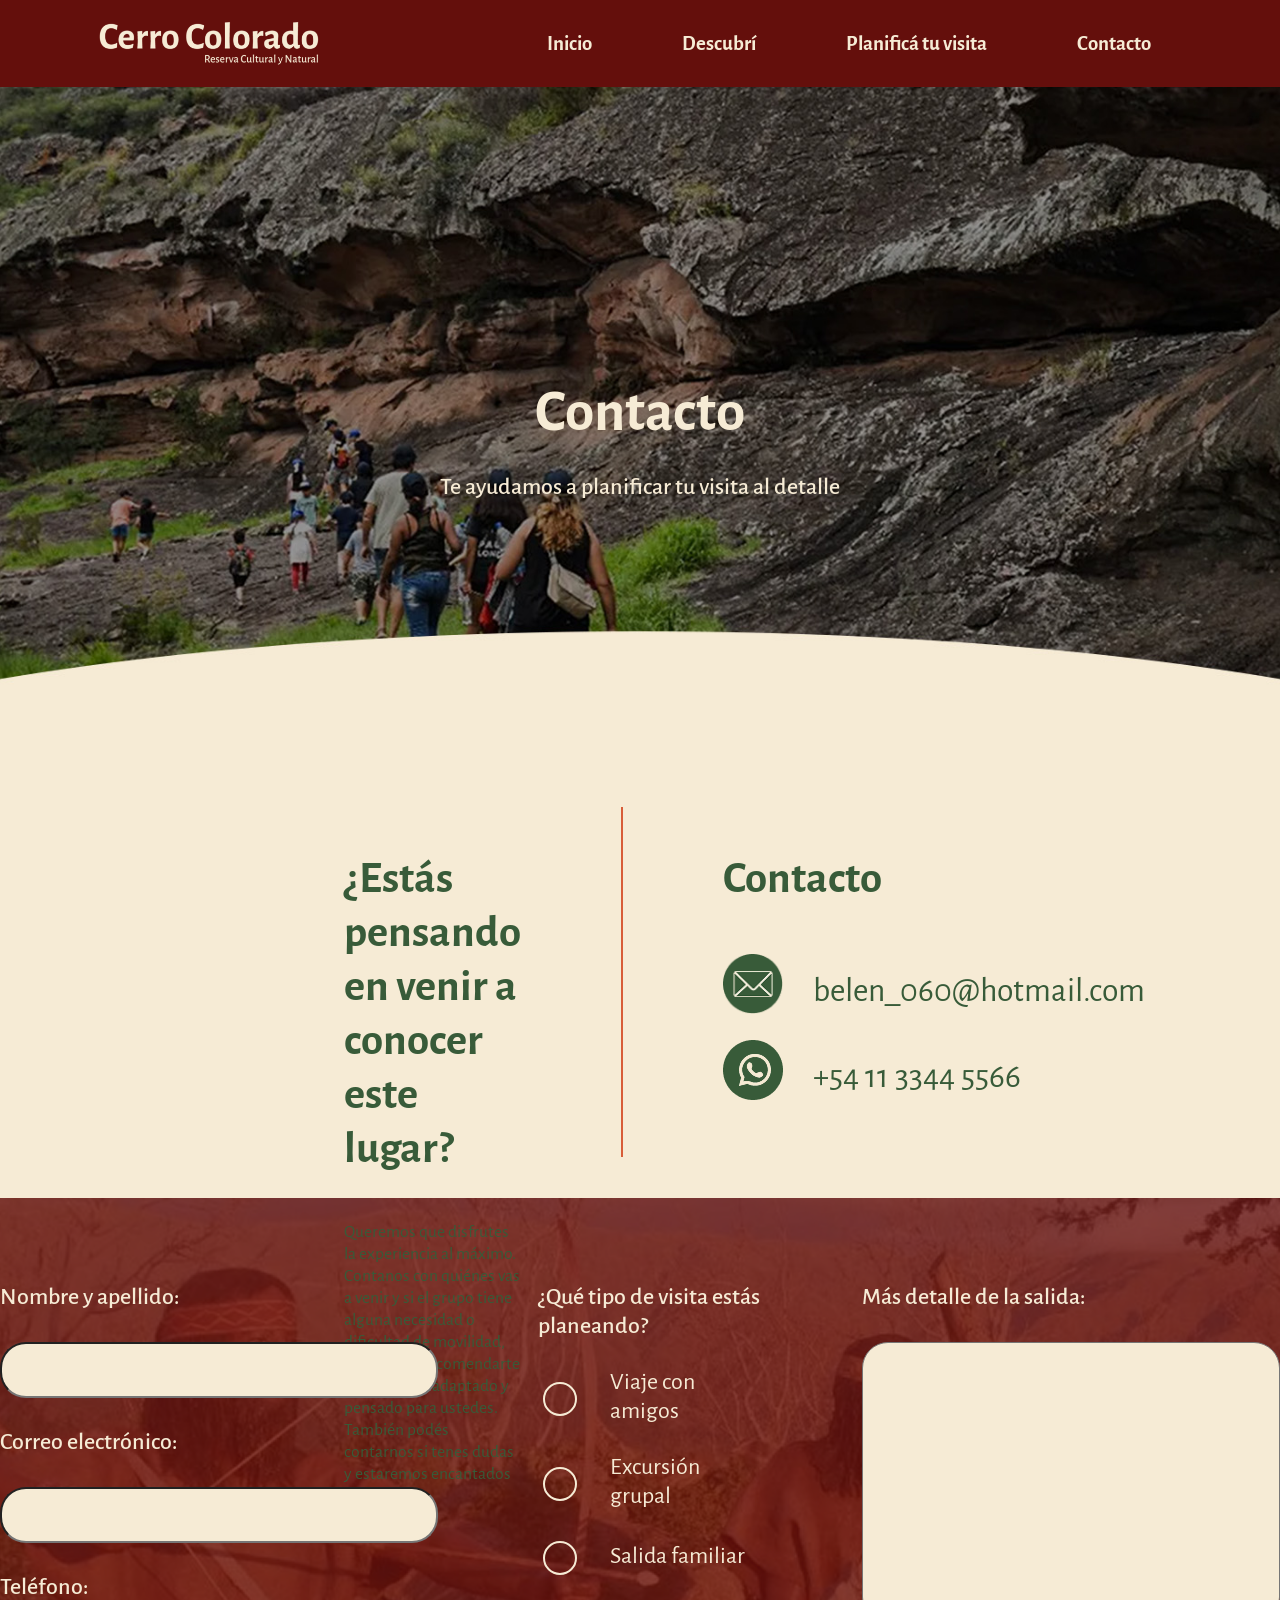
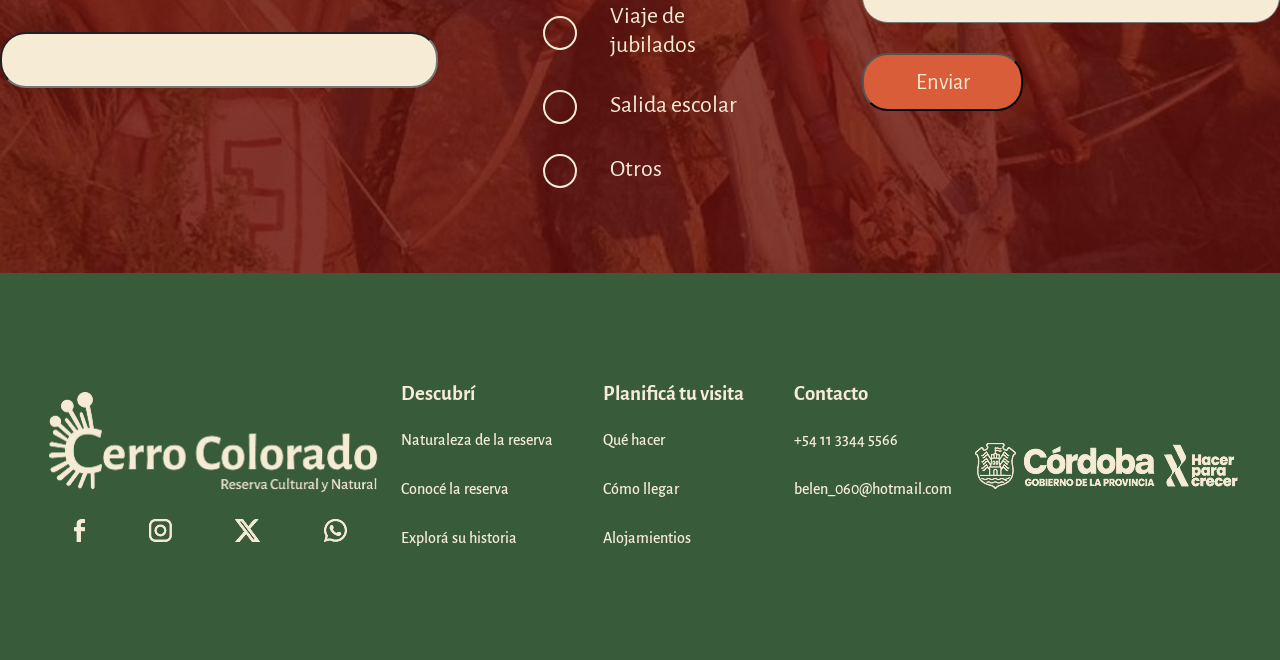
==== commit fad6bac1: "Merge pull request #56 from Compu3Unla/main terminar formulario" ====
--- a/contacto.html
+++ b/contacto.html
@@ -63,9 +63,9 @@
                     <input type="tel" id="telefono" name="telefono" required>
                 </div>
 
+
                 <div class="opcion-unica">
-                    <h2>Más detalle de la salida:</h2>
-
+                    <h2>¿Qué tipo de visita estás planeando? </h2>
                     <label>
                         Viaje con amigos
                         <input type="radio" id="amigos" name="salida" value="Viaje con amigos" required>
@@ -98,7 +98,7 @@
                 </div>
 
                 <div class="mensaje">
-                    <label for="mensaje">Mensaje:</label>
+                    <label for="mensaje">Más detalle de la salida:</label>
                     <textarea id="mensaje" name="mensaje" rows="4" required></textarea>
                     <button type="submit">Enviar</button>
                 </div>
--- a/estilos.css
+++ b/estilos.css
@@ -111,6 +111,9 @@
     justify-content: center;
     align-items: center;
     justify-content: space-around;
+    position: sticky;
+    top: 0;
+    z-index: 1000;
 }
 
 
@@ -195,6 +198,7 @@
     justify-content: center;
 }
 
+
 /*---FIN DE FOOTER---*/
 
 /*---INDEX---*/
@@ -224,12 +228,7 @@
     margin-bottom: 80px;
 }
 
-h3,
-h4 {
-    color: var(--color-verde);
-    margin: 10px 0;
-    text-align: center;
-}
+
 
 .tarjetas {
     display: flex;
@@ -412,7 +411,221 @@
 }
 
 
-
+.flecha {
+    margin-top: 60px;
+}
+
+/*por que visitar*/
+
+#porquevisitar {
+    margin-bottom: 80px;
+}
+
+
+
+.tarjetas {
+    display: flex;
+    flex-direction: row;
+    justify-content: center;
+    align-items: center;
+    gap: 30px;
+    padding: 30px 20px;
+    max-width: 1372px;
+    margin: 0 auto;
+}
+
+/*contenedor de tarjetas*/
+
+.tarjeta1,
+.tarjeta2,
+.tarjeta3,
+.tarjeta4 {
+    width: 330px;
+    height: 447px;
+    flex-shrink: 0;
+    perspective: 1000px;
+}
+
+/*todo lo que gira*/
+
+.tarjeta-contenido {
+    position: relative;
+    width: 100%;
+    height: 100%;
+    transition: transform 0.7s ease;
+    transform-style: preserve-3d;
+}
+
+/*para que giren*/
+
+.tarjeta1:hover .tarjeta-contenido,
+.tarjeta2:hover .tarjeta-contenido,
+.tarjeta3:hover .tarjeta-contenido,
+.tarjeta4:hover .tarjeta-contenido {
+    transform: rotateY(180deg);
+}
+
+/*frente y dorso*/
+
+.frente,
+.dorso {
+    position: absolute;
+    inset: 0;
+    width: 100%;
+    height: 100%;
+    overflow: hidden;
+    box-sizing: border-box;
+    background: var(--color-bordo);
+    border-radius: 26px;
+    -webkit-backface-visibility: hidden;
+    backface-visibility: hidden;
+    box-shadow: 0 8px 20px rgba(0, 0, 0, 0.20);
+}
+
+/*frente tarjetas*/
+
+.frente figure {
+    width: 100%;
+    height: 100%;
+    margin: 0;
+    display: flex;
+    flex-direction: column;
+}
+
+.frente img {
+    width: 100%;
+    min-height: 0;
+    object-fit: cover;
+}
+
+.frente figcaption {
+    height: 132px;
+    flex-shrink: 0;
+    display: flex;
+    align-items: center;
+    justify-content: center;
+    padding: 10px;
+    box-sizing: border-box;
+    font-family: "Alegreya Sans", sans-serif;
+    font-size: 2.1rem;
+    font-weight: 600;
+    text-align: center;
+    color: var(--color-cremita);
+}
+
+
+/*dorso tajetas*/
+
+.dorso {
+    transform: rotateY(180deg);
+}
+
+.dorso figure {
+    width: 100%;
+    height: 100%;
+    margin: 0;
+    display: flex;
+    flex-direction: column;
+}
+
+.dorso img {
+    width: 100%;
+    min-height: 0;
+    object-fit: cover;
+}
+
+.dorso figcaption {
+    position: static;
+    width: 100%;
+    height: 300px;
+    flex-shrink: 0;
+    display: flex;
+    align-items: center;
+    justify-content: center;
+    padding: 12px 35px;
+    box-sizing: border-box;
+    background: var(--color-bordo);
+    font-family: "Alegreya Sans", sans-serif;
+    font-size: 1.2rem;
+    line-height: 1.35;
+    text-align: left;
+    color: var(--color-cremita);
+}
+
+/*patrimonio*/
+
+#patrimonio {
+    max-width: 1920px;
+    min-height: 911px;
+    background-image: url("img/desktop/fondo-patrimonio.png");
+    display: flex;
+    justify-content: center;
+    align-items: center;
+}
+
+.contenedor-patrimonio {
+    display: flex;
+    flex-direction: row;
+    justify-content: center;
+    align-items: center;
+    gap: 50px;
+    min-width: 1135px;
+    min-height: 673px;
+}
+
+.texto-patrimonio {
+    display: flex;
+    flex-direction: column;
+    align-items: flex-start;
+    max-width: 732px;
+    max-height: 563px;
+}
+
+.texto-patrimonio h3,
+p,
+h4 {
+    color: var(--color-cremita);
+    margin: 20px 0px 5px 0px;
+}
+
+.texto-patrimonio ul,
+li {
+    color: var(--color-cremita);
+    font-size: 1.1rem;
+    font-family: "Alegreya Sans", sans-serif;
+    font-weight: 400;
+    line-height: 1.8rem;
+    margin: 0px;
+    padding: 0px;
+}
+
+.texto-patrimonio img {
+    border-radius: 20px;
+}
+
+
+
+
+/*descubri la historia*/
+
+/* Sección principal */
+#descubri-historia {
+    background-image: url("img/desktop/fondo-descubri-index.png");
+    width: 100%;
+    min-height: 912px;
+    overflow: hidden;
+    display: flex;
+    align-items: center;
+    background-repeat: no-repeat;
+}
+
+#descubri-historia h6,
+h5 {
+    color: var(--color-cremita)
+}
+
+
+/*---INDEX FIN---*/
 
 /*---DESCUBRI INICIO---*/
 #descubri {
@@ -587,14 +800,14 @@
     flex-direction: column;
     align-items: center;
     gap: 20px;
-    padding-bottom: 60px;
-    margin: 0 0px 60px 0;
+    padding-bottom: 30px;
+    margin: 0 0px 50px 0;
 }
 
 .video-container {
     position: relative;
-    width: 900px;     
-    max-width: 100%;   
+    width: 900px;
+    max-width: 100%;
 }
 
 .video-descubri {
@@ -631,11 +844,437 @@
 
 
 
-
-
 /*---PLANIFICA TU VISITA INICIO*/
+.pagina-planifica>header,
+.pagina-planifica>footer {
+    width: 100%;
+    max-width: none;
+    box-sizing: border-box;
+}
+
+#planifica {
+    width: 100%;
+    min-height: 100vh;
+
+    background-image: url("img/desktop/planificatuvisitabanner.jpg");
+    background-size: cover;
+    background-position: center;
+    background-repeat: no-repeat;
+
+    display: flex;
+    flex-direction: column;
+    justify-content: center;
+    align-items: center;
+}
+
+/* CONTENEDOR GENERAL */
+
+.planifica-contenedor {
+    width: 85%;
+    max-width: 1520px;
+    margin: 0 auto;
+}
+
+.planifica-actividades,
+.planifica-alojamientos {
+    background-color: var(--color-cremita);
+    color: var(--color-bordo);
+}
+
+.planifica-actividades h2,
+.planifica-alojamientos h2 {
+    color: var(--color-bordo);
+    font-size: 2.8rem;
+    font-weight: 700;
+    margin: 0 0 10px;
+}
+
+.planifica-introduccion {
+    max-width: 530px;
+    margin: 0;
+    color: var(--color-bordo);
+    font-size: 23px;
+    font-weight: 400;
+    line-height: 1.3;
+}
+
+/* QUÉ PODÉS HACER */
+
+.planifica-actividades {
+    position: relative;
+    padding: 20px 0 100px;
+    
+}
+
+.planifica-actividades::before {
+    content: "";
+    position: absolute;
+    top: -45px;
+    left: 0;
+    width: 100%;
+    height: 90px;
+    background-color: var(--color-cremita);
+    border-radius: 50% 50% 0 0 / 100% 100% 0 0;
+}
+
+.planifica-actividades .planifica-contenedor {
+    position: relative;
+}
+
+.planifica-actividades-grid,
+.planifica-alojamientos-grid {
+    display: grid;
+    gap: 25px;
+    margin-top: 100px;
+}
+
+.planifica-actividades-grid {
+    grid-template-columns: repeat(4, minmax(0, 1fr));
+    gap: 38px;
+}
+
+.planifica-actividad,
+.planifica-alojamiento {
+    position: relative;
+    overflow: hidden;
+    border-radius: 26px;
+    box-shadow: 0 4px 6px rgb(0 0 0 / 20%);
+}
+
+.planifica-actividad {
+    aspect-ratio: 352 / 265;
+}
+
+.planifica-actividad img,
+.planifica-alojamiento img {
+    width: 100%;
+    height: 100%;
+    display: block;
+    object-fit: cover;
+}
+
+.planifica-alojamiento::after {
+    content: "";
+    position: absolute;
+    inset: 0;
+    background: linear-gradient(to top, rgb(0 0 0 / 65%), transparent 65%);
+}
+
+.planifica-actividad h3,
+.planifica-alojamiento-info {
+    position: absolute;
+    z-index: 1;
+    bottom: 16px;
+    left: 18px;
+    right: 18px;
+    color: var(--color-cremita);
+}
+
+.planifica-actividad h3 {
+    font-size: 1.8rem;
+    line-height: 1;
+    margin: 0;
+    padding: 12px 14px;
+    background-color: rgba(0, 0, 0, 0.45);
+    border-radius: 12px 12px 0 0;
+    bottom: 0;
+    left: 0;
+    right: 0;
+}
+
+/* ANTES DE VISITAR */
+
+.planifica-aviso {
+    background-color: var(--color-bordo);
+    padding: 65px 24px;
+}
+
+.planifica-aviso-contenido {
+    max-width: 920px;
+    margin: auto;
+    display: flex;
+    align-items: center;
+    gap: 30px;
+}
+
+.planifica-aviso-icono {
+    display: flex;
+    align-items: center;
+    justify-content: center;
+    flex-shrink: 0;
+    width: 90px;
+    height: 90px;
+    border-radius: 50%;
+    background-color: var(--color-cremita);
+    color: var(--color-bordo);
+    font-size: 4rem;
+    font-weight: 700;
+}
+
+.planifica-aviso h2,
+.planifica-llegar h2 {
+    color: var(--color-cremita);
+    font-size: 2.8rem;
+    margin: 0 0 12px;
+}
+
+.planifica-aviso p,
+.planifica-llegar p {
+    color: var(--color-cremita);
+    line-height: 1.45;
+    margin: 0 0 15px;
+}
+
+/* CÓMO LLEGAR */
+
+.planifica-llegar {
+    background-color: var(--color-verde);
+    color: var(--color-cremita);
+    padding: 130px 0 230px;
+}
+
+.planifica-llegar-grid {
+    display: grid;
+    grid-template-columns: 1fr 1.1fr 1fr;
+    align-items: center;
+    gap: 45px;
+}
+
+.planifica-boton-mapa {
+    display: inline-flex;
+    align-items: center;
+    gap: 25px;
+    padding: 10px 18px;
+    margin-top: 15px;
+    border-radius: 30px;
+    background-color: var(--color-cremita);
+}
+
+.planifica-llegar .planifica-boton-mapa {
+    color: var(--color-verde);
+    font-weight: 400;
+}
+
+.planifica-mapa {
+    display: block;
+    width: 100%;
+    aspect-ratio: 1.45;
+    object-fit: cover;
+    border-radius: 18px;
+}
+
+.planifica-transporte {
+    display: flex;
+    flex-direction: column;
+    gap: 25px;
+}
+
+.planifica-transporte-item {
+    display: flex;
+    align-items: flex-start;
+    gap: 15px;
+}
+
+.planifica-transporte-item img {
+    width: 35px;
+    height: 35px;
+    object-fit: contain;
+    flex-shrink: 0;
+}
+
+.planifica-transporte-item h3 {
+    color: var(--color-cremita);
+    font-size: 1.4rem;
+    margin: 0 0 5px;
+}
+
+.planifica-transporte-item p {
+    margin: 0;
+}
+
+/* DÓNDE ALOJARSE */
+
+.planifica-alojamientos {
+    position: relative;
+    padding: 90px 0 80px;
+}
+
+.planifica-alojamientos .planifica-introduccion {
+    max-width: none;
+    width: 100%;
+}
+
+.planifica-alojamientos::before {
+    content: "";
+    position: absolute;
+    top: -80px;
+    left: 0;
+    width: 100%;
+    height: 80px;
+    background-color: var(--color-cremita);
+    border-radius: 50% 50% 0 0 / 100% 100% 0 0;
+}
+
+.planifica-alojamientos .planifica-contenedor {
+    position: relative;
+}
+
+.planifica-alojamientos-grid {
+    grid-template-columns: repeat(3, minmax(0, 1fr));
+    max-width: 1150px;
+    margin-left: auto;
+    margin-right: auto;
+}
+
+.planifica-alojamiento {
+    aspect-ratio: 1.5;
+}
+
+.planifica-alojamiento-info {
+    display: flex;
+    align-items: center;
+    justify-content: space-between;
+}
+
+.planifica-alojamiento-info h3 {
+    color: var(--color-cremita);
+    font-size: 1.6rem;
+    margin: 0;
+}
+
+.planifica-alojamiento-info span {
+    font-size: 2.8rem;
+}
+
+.planifica-contacto-cta {
+    text-align: center;
+    margin-top: 60px;
+}
+
+.planifica-contacto-cta h2 {
+    font-size: 2rem;
+    margin-bottom: 20px;
+}
+
+.planifica-contacto-cta .planifica-boton-contacto {
+    display: inline-block;
+    padding: 10px 30px;
+    border-radius: 30px;
+    background-color: var(--color-naranja);
+    color: var(--color-cremita);
+    box-shadow: 0 4px 8px rgba(0, 0, 0, 0.25);
+}
+
+/* RESPONSIVE */
+
+@media (max-width: 900px) {
+    .planifica-actividades-grid {
+        grid-template-columns: repeat(2, minmax(0, 1fr));
+    }
+
+    .planifica-llegar-grid {
+        grid-template-columns: 1fr 1fr;
+    }
+
+    .planifica-transporte {
+        grid-column: 1 / -1;
+    }
+}
+
+@media (max-width: 600px) {
+    .planifica-contenedor {
+        width: 88%;
+    }
+
+    .planifica-actividades,
+    .planifica-alojamientos {
+        padding-top: 60px;
+        padding-bottom: 65px;
+    }
+
+    .planifica-actividades h2,
+    .planifica-alojamientos h2,
+    .planifica-llegar h2 {
+        font-size: 2rem;
+    }
+
+    .planifica-actividades-grid {
+        gap: 12px;
+        margin-top: 30px;
+    }
+
+    .planifica-actividad {
+        aspect-ratio: 1.15;
+        border-radius: 12px;
+    }
+
+    .planifica-actividad h3 {
+        font-size: 1.1rem;
+        bottom: 10px;
+        left: 10px;
+    }
+
+    .planifica-aviso {
+        padding: 40px 20px;
+    }
+
+    .planifica-aviso-contenido {
+        align-items: flex-start;
+        gap: 15px;
+    }
+
+    .planifica-aviso-icono {
+        width: 50px;
+        height: 50px;
+        font-size: 2.5rem;
+    }
+
+    .planifica-aviso h2 {
+        font-size: 1.7rem;
+    }
+
+    .planifica-llegar {
+        padding: 65px 0 110px;
+    }
+
+    .planifica-llegar-grid,
+    .planifica-alojamientos-grid {
+        grid-template-columns: 1fr;
+    }
+
+    .planifica-transporte {
+        grid-column: auto;
+    }
+
+    .planifica-mapa {
+        aspect-ratio: 1.3;
+    }
+
+    .planifica-alojamientos-grid {
+        gap: 25px;
+        margin-top: 35px;
+    }
+
+    .planifica-alojamiento {
+        aspect-ratio: 1.65;
+    }
+
+    .planifica-contacto-cta {
+        margin-top: 50px;
+    }
+
+    .planifica-contacto-cta h2 {
+        font-size: 1.6rem;
+    }
+}
+
+/*---PLANIFICA TU VISITA FIN---*/
+
+
 
 /*---CONTACTO INICIO---*/
+/*---CONTACTO INICIO---*/
+
 #contacto {
     width: 100%;
     min-height: 80vh;
@@ -779,8 +1418,6 @@
     font-size: 1.4rem;
 
 }
-
-
 label {
     font-family: "Alegreya Sans", sans-serif;
     font-weight: 500;
@@ -822,4 +1459,388 @@
     top: 50%;
     left: 50%;
     transform: translate(-50%, -50%);
+
+}
+/*---CONTACTO FIN---*/
+
+
+@media (max-width: 1024px) {
+
+    /*---DESCUBRI INICIO MEDIA---*/
+
+
+    #conoce-descubri img {
+        max-width: 510px;
+    }
+
+    #conoce-descubri {
+        margin: 0 auto 70px auto;
+        padding-bottom: 80px;
+    }
+
+    #explora-su-historia {
+        width: 100%;
+        min-height: 132vh;
+    }
+
+    .explora-contenedor {
+        flex-wrap: nowrap;
+        gap: 15px;
+    }
+
+    .pueblos-originarios,
+    .casa-museo,
+    .los-comechingones {
+        width: 31%;
+        height: auto;
+        min-height: 400px;
+        padding: 12px 15px 20px 15px;
+        box-sizing: border-box;
+    }
+
+    .pueblos-originarios img,
+    .casa-museo img,
+    .los-comechingones img {
+        width: 100%;
+        height: 140px;
+    }
+
+    .pueblos-originarios p,
+    .casa-museo p,
+    .los-comechingones p {
+        font-size: 1rem;
+    }
+
+    .video-container {
+        width: 100%;
+        max-width: 700px;
+        margin: 0 auto;
+        box-sizing: border-box;
+    }
+
+    .video-descubri {
+        width: 100%;
+        height: auto;
+    }
+
+    .custom-controls {
+        padding: 10px 25px;
+        gap: 25px;
+    }
+
+    /*---DESCUBRI FINAL MEDIA---*/
+
+    /*---FOOTER INICIO MEDIA---*/
+
+    footer {
+        max-height: 800px;
+        display: flex;
+        flex-direction: column;
+        align-items: center;
+        gap: 30px;
+        padding: 70px 0px;
+    }
+
+    .redes {
+        width: 162px;
+        display: flex;
+        justify-content: space-between;
+        flex-direction: row;
+        align-items: center
+    }
+
+    .logo-redes {
+        display: flex;
+        flex-direction: row;
+        gap: 50px;
+        width: 527px;
+        justify-content: space-between;
+    }
+
+    .logo img {
+        max-width: 208px;
+        max-height: 63px;
+    }
+
+    .redes img {
+        max-width: 162px;
+        max-height: 23px;
+    }
+
+    .descubri,
+    .planifica,
+    .contacto {
+        gap: 10px;
+    }
+
+    /*---FOOTER FINAL MEDIA---*/
+
+}
+
+
+@media (max-width: 800px) {
+
+    /*---DESCUBRI INICIO MEDIA---*/
+    .h2-800 {
+        max-width: 486px;
+        text-align: center;
+    }
+
+    #explora-su-historia {
+        background-image: url("img/mobile/arte-ruprestre-mobile-descubri.png");
+        width: 100%;
+        min-height: 210vh;
+    }
+
+    .explora-contenedor {
+        display: flex;
+        flex-direction: column;
+        justify-content: center;
+        align-items: center;
+        gap: 30px;
+    }
+
+    .pueblos-originarios,
+    .casa-museo,
+    .los-comechingones {
+        display: flex;
+        width: 460px;
+        height: 455px;
+        padding: 16px 30px 0px 30px;
+        flex-direction: column;
+        align-items: center;
+        gap: 6px;
+        border-radius: 12px;
+        background: var(--color-cremita);
+    }
+
+    .pueblos-originarios img,
+    .casa-museo img,
+    .los-comechingones img {
+        width: 100%;
+        height: 200px;
+    }
+
+    h2.h2-explora {
+        font-size: 2rem;
+        font-weight: 700;
+    }
+
+    p.p-explora-2 {
+        font-size: 1.2rem;
+        line-height: 1.7rem;
+    }
+
+    .h3-explora {
+        color: var(--color-cremita);
+        margin: 0px;
+    }
+
+    .video-container {
+        width: 100%;
+        max-width: 590px;
+        box-sizing: border-box;
+    }
+
+    .video-descubri {
+        width: 100%;
+        height: auto;
+    }
+
+    .custom-controls {
+        padding: 6px 20px;
+        gap: 15px;
+    }
+
+    .h3-video {
+        margin: 80px 0px 20px 0;
+    }
+
+    /*---DESCUBRI FINAL MEDIA---*/
+}
+
+@media (max-width: 500px) {
+
+    /*---DESCUBRI INICIO MEDIA---*/
+
+    #descubri {
+        background-image: url("img/mobile/section-descubri.png");
+    }
+
+    .tipoH1 {
+        font-size: 3rem;
+        text-align: center;
+        margin: 0px 20px;
+    }
+
+    .h2-800 {
+        font-size: 1.2rem;
+        margin: 20px 20px 0px 20px;
+    }
+
+    #conoce-descubri {
+        display: flex;
+        flex-direction: column;
+        align-items: center;
+        align-content: center;
+        gap: 54px;
+        align-self: stretch;
+        flex-wrap: wrap;
+        padding: 50px 0 0 0;
+        margin-bottom: 0px;
+    }
+
+    .conoce-izq {
+        display: flex;
+        max-width: 350px;
+        max-height: 285px;
+        flex-direction: column;
+        align-items: center;
+        border-bottom: none;
+        padding-bottom: 0px;
+    }
+
+    .h3-conoce {
+        font-size: 2rem;
+        text-align: center;
+    }
+
+    #conoce-descubri .img-cerro {
+        content: url("img/mobile/cerromobile.jpg");
+        width: 100vw;
+        max-width: 100vw;
+        border-radius: 0;
+        box-shadow: none;
+    }
+
+    p {
+        font-size: 1.3rem;
+    }
+
+    .h3-explora {
+        font-size: 2rem;
+        text-align: center;
+    }
+
+    #explora-su-historia {
+        min-height: 160vh;
+    }
+
+    .explora-titulo-subtitulo {
+        gap: 10px;
+        padding: 0px 0 60px 0;
+    }
+
+    .pueblos-originarios,
+    .casa-museo,
+    .los-comechingones {
+        max-width: 340px;
+        height: auto;
+        min-height: unset;
+        padding: 16px 20px 20px 20px;
+    }
+
+    .pueblos-originarios img,
+    .casa-museo img,
+    .los-comechingones img {
+        height: 180px;
+        object-fit: cover;
+    }
+
+    .pueblos-originarios h2,
+    .casa-museo h2,
+    .los-comechingones h2 {
+        font-size: 1.5rem;
+    }
+
+    .pueblos-originarios p,
+    .casa-museo p,
+    .los-comechingones p {
+        font-size: 1rem;
+        line-height: 1.4rem;
+    }
+
+    .h3-video {
+        margin: 80px 0px 20px 0;
+        font-size: 2rem;
+    }
+
+    .video-descubri {
+        width: 100%;
+        height: auto;
+        border-radius: 16px;
+    }
+
+    .video-container {
+        width: 95%;
+        margin-left: auto;
+        margin-right: auto;
+    }
+
+    .custom-controls {
+        padding: 10px 30px;
+        gap: 25px;
+        bottom: -25px;
+        border-radius: 10px;
+    }
+
+    .custom-controls .btn-ctrl img {
+        width: 40px;
+        height: auto;
+    }
+
+    /*---DESCUBRI FINAL MEDIA---*/
+
+    /*---FOOTER INICIO MEDIA---*/
+
+    footer {
+        display: flex;
+        flex-direction: column;
+        gap: 26px;
+        min-height: 650px;
+    }
+
+    .apartados a {
+        font-size: 1rem;
+        font-weight: 700;
+    }
+
+    .apartados ul {
+        font-size: 0.8rem;
+        font-weight: 400;
+    }
+
+    .logo-redes {
+        display: flex;
+        flex-direction: column;
+        align-items: center;
+        gap: 20px
+    }
+
+    .apartados {
+        display: flex;
+        flex-direction: column;
+        max-height: 400px;
+        gap: 30px;
+    }
+
+    .descubri,
+    .planifica,
+    .contacto {
+        display: flex;
+        width: 201px;
+        height: 120px;
+        flex-direction: column;
+        align-items: flex-start;
+        gap: 5px;
+        padding-bottom: 13px;
+        border-bottom: 3px solid var(--color-cremita);
+    }
+
+    .cordoba img {
+        max-width: 199px;
+        max-height: 35px;
+    }
+    
+    /*---FOOTER FINAL MEDIA---*/
 }
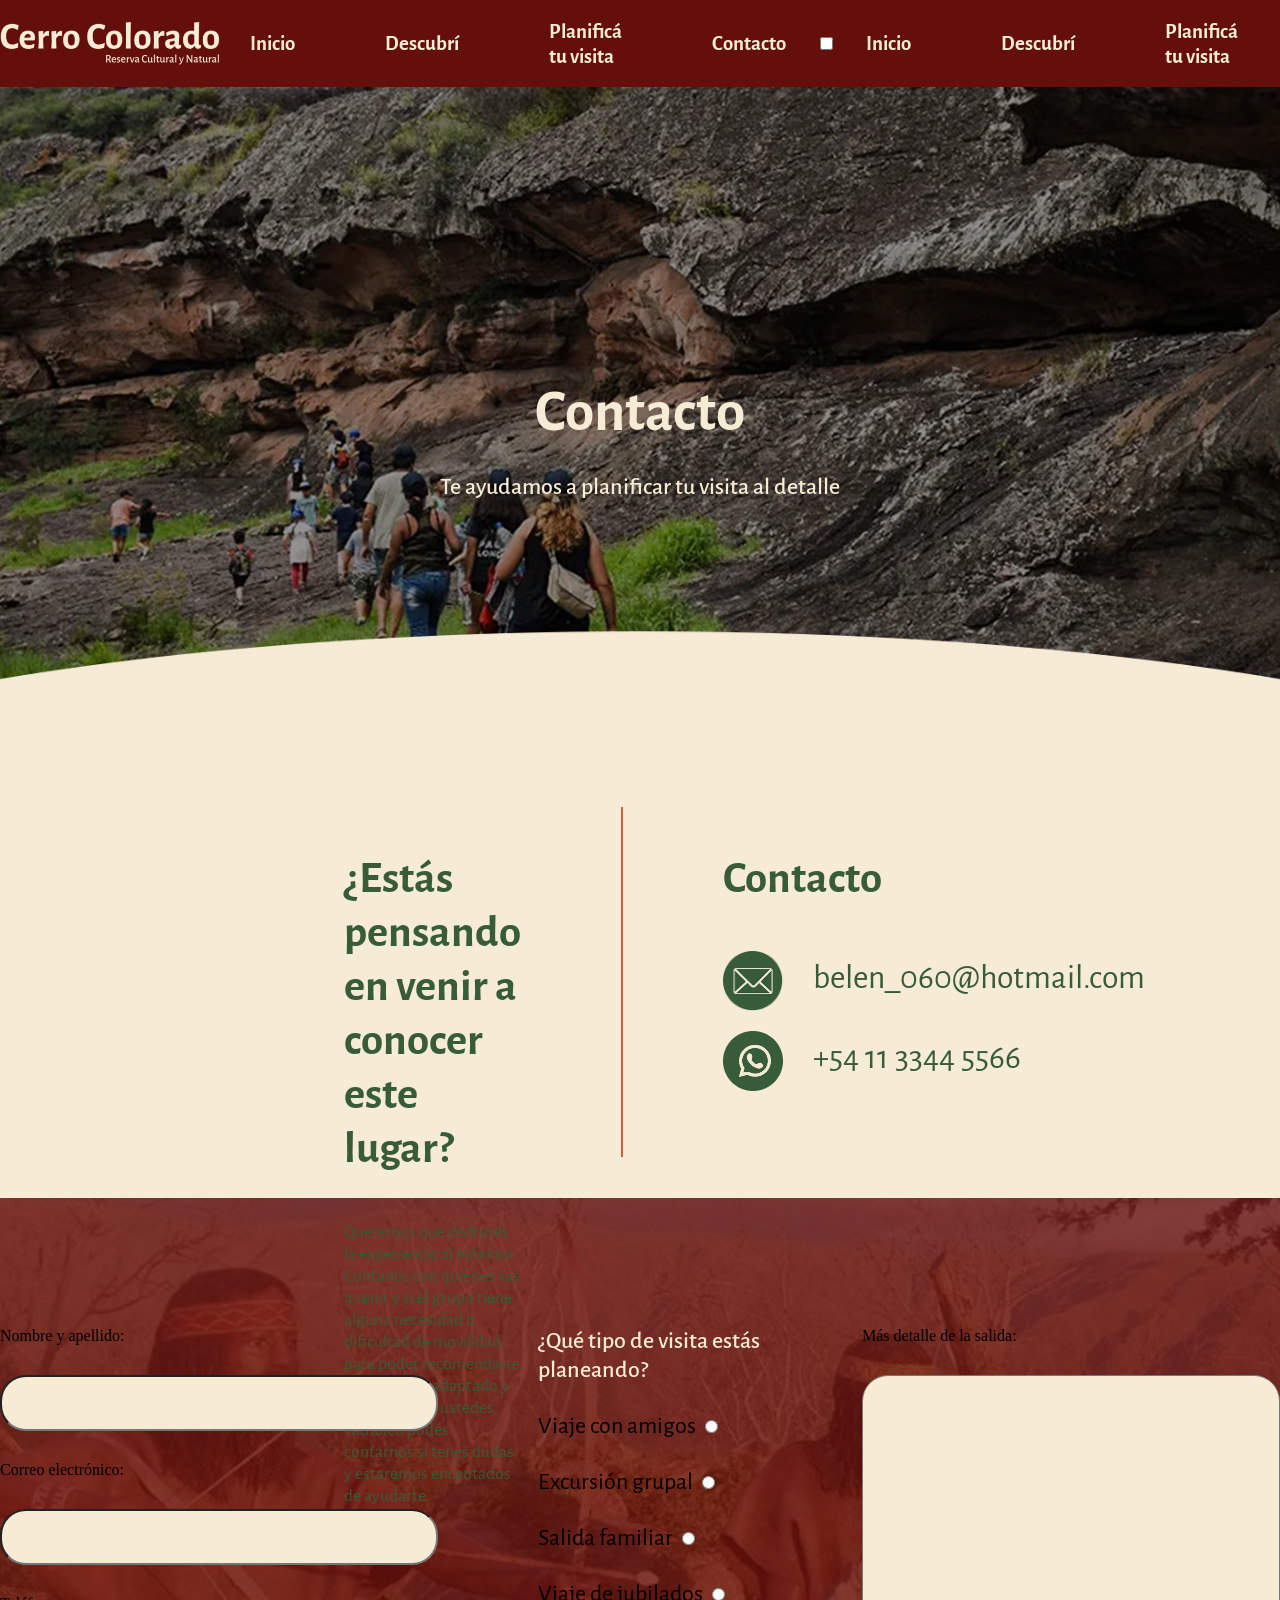
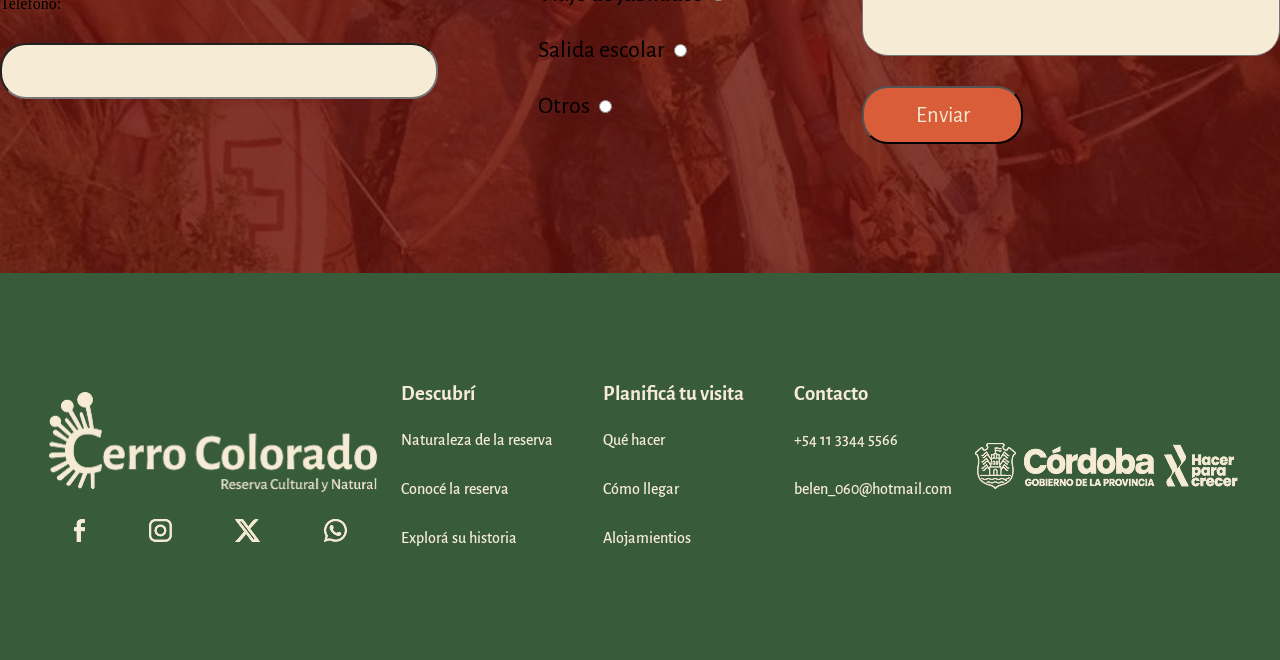
==== commit d459e788: "header" ====
--- a/contacto.html
+++ b/contacto.html
@@ -21,6 +21,21 @@
             <a href="descubri.html">Descubrí</a>
             <a href="planificatuvisita.html">Planificá tu visita</a>
             <a href="contacto.html">Contacto</a>
+        </nav>
+        
+        <input type="checkbox" id="menu-toggle" class="menu-checkbox">
+
+        <label for="menu-toggle" class="menu-btn">
+            <span class="bar"></span>
+            <span class="bar"></span>
+            <span class="bar"></span>
+        </label>
+
+        <nav class="nav-mobile">
+            <a href="index.html" target="_self">Inicio</a>
+            <a href="descubri.html" target="_self">Descubrí</a>
+            <a href="planificatuvisita.html" target="_self">Planificá tu visita</a>
+            <a href="contacto.html" target="_self">Contacto</a>
         </nav>
     </header>
     <main>
--- a/estilos.css
+++ b/estilos.css
@@ -6,6 +6,11 @@
     --color-naranja: #D85D38;
     --color-bordo: #640F0C;
 }
+
+html {
+    scroll-behavior: smooth;
+}
+
 
 body {
     margin: 0;
@@ -111,9 +116,6 @@
     justify-content: center;
     align-items: center;
     justify-content: space-around;
-    position: sticky;
-    top: 0;
-    z-index: 1000;
 }
 
 
@@ -203,6 +205,7 @@
 
 /*---INDEX---*/
 
+
 #inicio {
     width: 100%;
     min-height: 100vh;
@@ -220,6 +223,23 @@
 
 .flecha {
     margin-top: 60px;
+    animation: pulso 1.8s infinite;
+}
+
+/* animacion pulso */
+
+@keyframes pulso {
+    0% {
+        filter: drop-shadow(0 0 0 rgba(216, 93, 56, 1));
+    }
+
+    70% {
+        filter: drop-shadow(0 0 30px rgba(170, 42, 129, 0));
+    }
+
+    100% {
+        filter: drop-shadow(0 0 0 rgba(170, 42, 129, 0));
+    }
 }
 
 /*por que visitar*/
@@ -228,7 +248,13 @@
     margin-bottom: 80px;
 }
 
-
+#porquevisitar h3,
+h4 {
+    display: flex;
+    justify-content: center;
+    margin: 5px 0px 10px;
+    color: var(--color-verde)
+}
 
 .tarjetas {
     display: flex;
@@ -362,12 +388,15 @@
 /*patrimonio*/
 
 #patrimonio {
-    max-width: 1920px;
-    min-height: 911px;
-    background-image: url("img/desktop/fondo-patrimonio.png");
-    display: flex;
-    justify-content: center;
-    align-items: center;
+    width: 100%;
+    min-height: 96vh;
+    background-image: url(img/desktop/fondo-patrimonio.png);
+    display: flex;
+    justify-content: center;
+    align-items: center;
+    background-size: cover;
+    background-position: center;
+    background-repeat: no-repeat;
 }
 
 .contenedor-patrimonio {
@@ -376,7 +405,11 @@
     justify-content: center;
     align-items: center;
     gap: 50px;
-    min-width: 1135px;
+    width: 100%;
+    max-width: 1135px;
+    margin: 0 auto;
+    padding: 0 20px;
+    box-sizing: border-box;
     min-height: 673px;
 }
 
@@ -385,14 +418,16 @@
     flex-direction: column;
     align-items: flex-start;
     max-width: 732px;
-    max-height: 563px;
 }
 
 .texto-patrimonio h3,
-p,
-h4 {
-    color: var(--color-cremita);
-    margin: 20px 0px 5px 0px;
+p {
+    color: var(--color-cremita);
+    margin: 10px 0px 5px 0px;
+}
+
+.h4-patrimonio {
+    color: var(--color-cremita)
 }
 
 .texto-patrimonio ul,
@@ -410,202 +445,6 @@
     border-radius: 20px;
 }
 
-
-.flecha {
-    margin-top: 60px;
-}
-
-/*por que visitar*/
-
-#porquevisitar {
-    margin-bottom: 80px;
-}
-
-
-
-.tarjetas {
-    display: flex;
-    flex-direction: row;
-    justify-content: center;
-    align-items: center;
-    gap: 30px;
-    padding: 30px 20px;
-    max-width: 1372px;
-    margin: 0 auto;
-}
-
-/*contenedor de tarjetas*/
-
-.tarjeta1,
-.tarjeta2,
-.tarjeta3,
-.tarjeta4 {
-    width: 330px;
-    height: 447px;
-    flex-shrink: 0;
-    perspective: 1000px;
-}
-
-/*todo lo que gira*/
-
-.tarjeta-contenido {
-    position: relative;
-    width: 100%;
-    height: 100%;
-    transition: transform 0.7s ease;
-    transform-style: preserve-3d;
-}
-
-/*para que giren*/
-
-.tarjeta1:hover .tarjeta-contenido,
-.tarjeta2:hover .tarjeta-contenido,
-.tarjeta3:hover .tarjeta-contenido,
-.tarjeta4:hover .tarjeta-contenido {
-    transform: rotateY(180deg);
-}
-
-/*frente y dorso*/
-
-.frente,
-.dorso {
-    position: absolute;
-    inset: 0;
-    width: 100%;
-    height: 100%;
-    overflow: hidden;
-    box-sizing: border-box;
-    background: var(--color-bordo);
-    border-radius: 26px;
-    -webkit-backface-visibility: hidden;
-    backface-visibility: hidden;
-    box-shadow: 0 8px 20px rgba(0, 0, 0, 0.20);
-}
-
-/*frente tarjetas*/
-
-.frente figure {
-    width: 100%;
-    height: 100%;
-    margin: 0;
-    display: flex;
-    flex-direction: column;
-}
-
-.frente img {
-    width: 100%;
-    min-height: 0;
-    object-fit: cover;
-}
-
-.frente figcaption {
-    height: 132px;
-    flex-shrink: 0;
-    display: flex;
-    align-items: center;
-    justify-content: center;
-    padding: 10px;
-    box-sizing: border-box;
-    font-family: "Alegreya Sans", sans-serif;
-    font-size: 2.1rem;
-    font-weight: 600;
-    text-align: center;
-    color: var(--color-cremita);
-}
-
-
-/*dorso tajetas*/
-
-.dorso {
-    transform: rotateY(180deg);
-}
-
-.dorso figure {
-    width: 100%;
-    height: 100%;
-    margin: 0;
-    display: flex;
-    flex-direction: column;
-}
-
-.dorso img {
-    width: 100%;
-    min-height: 0;
-    object-fit: cover;
-}
-
-.dorso figcaption {
-    position: static;
-    width: 100%;
-    height: 300px;
-    flex-shrink: 0;
-    display: flex;
-    align-items: center;
-    justify-content: center;
-    padding: 12px 35px;
-    box-sizing: border-box;
-    background: var(--color-bordo);
-    font-family: "Alegreya Sans", sans-serif;
-    font-size: 1.2rem;
-    line-height: 1.35;
-    text-align: left;
-    color: var(--color-cremita);
-}
-
-/*patrimonio*/
-
-#patrimonio {
-    max-width: 1920px;
-    min-height: 911px;
-    background-image: url("img/desktop/fondo-patrimonio.png");
-    display: flex;
-    justify-content: center;
-    align-items: center;
-}
-
-.contenedor-patrimonio {
-    display: flex;
-    flex-direction: row;
-    justify-content: center;
-    align-items: center;
-    gap: 50px;
-    min-width: 1135px;
-    min-height: 673px;
-}
-
-.texto-patrimonio {
-    display: flex;
-    flex-direction: column;
-    align-items: flex-start;
-    max-width: 732px;
-    max-height: 563px;
-}
-
-.texto-patrimonio h3,
-p,
-h4 {
-    color: var(--color-cremita);
-    margin: 20px 0px 5px 0px;
-}
-
-.texto-patrimonio ul,
-li {
-    color: var(--color-cremita);
-    font-size: 1.1rem;
-    font-family: "Alegreya Sans", sans-serif;
-    font-weight: 400;
-    line-height: 1.8rem;
-    margin: 0px;
-    padding: 0px;
-}
-
-.texto-patrimonio img {
-    border-radius: 20px;
-}
-
-
-
-
 /*descubri la historia*/
 
 /* Sección principal */
@@ -616,12 +455,135 @@
     overflow: hidden;
     display: flex;
     align-items: center;
+    justify-content: center;
+    flex-direction: column;
     background-repeat: no-repeat;
 }
 
 #descubri-historia h6,
 h5 {
     color: var(--color-cremita)
+}
+
+.h3-descubri-index {
+    color: var(--color-cremita);
+}
+
+/*carrusel*/
+
+.carrusel-contenedor-general {
+    position: relative;
+    width: 100%;
+    max-width: 1920px;
+    margin: 0 auto;
+    display: flex;
+    align-items: center;
+    justify-content: center;
+    overflow: hidden;
+    padding: 40px 0;
+}
+
+.carrusel {
+    display: flex;
+    gap: 40px;
+    overflow-x: auto;
+    scroll-snap-type: x mandatory;
+    scroll-behavior: smooth;
+    scrollbar-width: none;
+    width: 100%;
+    padding: 20px calc(50% - 446px);
+    align-items: center;
+}
+
+.carrusel::-webkit-scrollbar {
+    display: none;
+}
+
+/*tarjetas*/
+.carrusel>div {
+    position: relative;
+    flex: 0 0 892px;
+    width: 892px;
+    scroll-snap-align: center;
+    border-radius: 12px;
+    overflow: hidden;
+    background: transparent;
+    opacity: 0.35;
+    transform: scale(0.88);
+    transition: opacity 0.4s ease, transform 0.4s ease, box-shadow 0.4s ease;
+}
+
+.carrusel>div.active {
+    opacity: 1;
+    transform: scale(1);
+    z-index: 3;
+}
+
+.carrusel .img-desktop {
+    width: 100%;
+    height: auto;
+    aspect-ratio: 892 / 549;
+    object-fit: cover;
+    display: block;
+}
+
+.carrusel .contenedor-naranja {
+    position: absolute;
+    bottom: 20px;
+    max-width: 509px;
+    z-index: 2;
+    padding: 5px 25px;
+}
+
+.contenedor-naranja h6,
+h5,
+p {
+    margin: 10px 0px;
+}
+
+/*flechas*/
+.carrusel-btn {
+    position: absolute;
+    top: 50%;
+    transform: translateY(-50%);
+    background-color: var(--color-cremita, --color-verde);
+    border: 1px solid rgba(0, 0, 0, 0.15);
+    border-radius: 50%;
+    width: 48px;
+    height: 48px;
+    font-size: 1.3rem;
+    cursor: pointer;
+    display: flex;
+    align-items: center;
+    justify-content: center;
+    z-index: 10;
+    box-shadow: 0 4px 12px rgba(0, 0, 0, 0.2);
+    transition: background-color 0.2s, transform 0.2s;
+}
+
+.carrusel-btn:hover {
+    background-color: var(--color-naranja);
+    transform: translateY(-50%) scale(1.08);
+}
+
+.carrusel-btn.prev {
+    left: calc(50% - 485px);
+}
+
+.carrusel-btn.next {
+    right: calc(50% - 485px);
+}
+
+.img-desktop {
+    display: block !important;
+    width: 100%;
+    height: auto;
+    object-fit: cover;
+}
+
+.img-mobile {
+    display: none !important;
+    /* Oculta la de celular por defecto en pantallas grandes */
 }
 
 
@@ -800,8 +762,8 @@
     flex-direction: column;
     align-items: center;
     gap: 20px;
-    padding-bottom: 30px;
-    margin: 0 0px 50px 0;
+    padding-bottom: 60px;
+    margin: 0 0px 60px 0;
 }
 
 .video-container {
@@ -844,6 +806,8 @@
 
 
 
+
+
 /*---PLANIFICA TU VISITA INICIO*/
 .pagina-planifica>header,
 .pagina-planifica>footer {
@@ -870,8 +834,8 @@
 /* CONTENEDOR GENERAL */
 
 .planifica-contenedor {
-    width: 85%;
-    max-width: 1520px;
+    width: 90%;
+    max-width: 1280px;
     margin: 0 auto;
 }
 
@@ -890,12 +854,8 @@
 }
 
 .planifica-introduccion {
-    max-width: 530px;
+    max-width: 420px;
     margin: 0;
-    color: var(--color-bordo);
-    font-size: 23px;
-    font-weight: 400;
-    line-height: 1.3;
 }
 
 /* QUÉ PODÉS HACER */
@@ -903,7 +863,6 @@
 .planifica-actividades {
     position: relative;
     padding: 20px 0 100px;
-    
 }
 
 .planifica-actividades::before {
@@ -930,19 +889,18 @@
 
 .planifica-actividades-grid {
     grid-template-columns: repeat(4, minmax(0, 1fr));
-    gap: 38px;
 }
 
 .planifica-actividad,
 .planifica-alojamiento {
     position: relative;
     overflow: hidden;
-    border-radius: 26px;
+    border-radius: 18px;
     box-shadow: 0 4px 6px rgb(0 0 0 / 20%);
 }
 
 .planifica-actividad {
-    aspect-ratio: 352 / 265;
+    aspect-ratio: 1.35;
 }
 
 .planifica-actividad img,
@@ -1030,7 +988,7 @@
 .planifica-llegar {
     background-color: var(--color-verde);
     color: var(--color-cremita);
-    padding: 130px 0 230px;
+    padding: 100px 0 140px;
 }
 
 .planifica-llegar-grid {
@@ -1099,29 +1057,13 @@
     padding: 90px 0 80px;
 }
 
-.planifica-alojamientos .planifica-introduccion {
-    max-width: none;
-    width: 100%;
-}
-
-.planifica-alojamientos::before {
-    content: "";
-    position: absolute;
-    top: -80px;
-    left: 0;
-    width: 100%;
-    height: 80px;
-    background-color: var(--color-cremita);
-    border-radius: 50% 50% 0 0 / 100% 100% 0 0;
-}
-
 .planifica-alojamientos .planifica-contenedor {
     position: relative;
 }
 
 .planifica-alojamientos-grid {
     grid-template-columns: repeat(3, minmax(0, 1fr));
-    max-width: 1150px;
+    max-width: 1000px;
     margin-left: auto;
     margin-right: auto;
 }
@@ -1161,8 +1103,7 @@
     padding: 10px 30px;
     border-radius: 30px;
     background-color: var(--color-naranja);
-    color: var(--color-cremita);
-    box-shadow: 0 4px 8px rgba(0, 0, 0, 0.25);
+    color: white;
 }
 
 /* RESPONSIVE */
@@ -1273,8 +1214,6 @@
 
 
 /*---CONTACTO INICIO---*/
-/*---CONTACTO INICIO---*/
-
 #contacto {
     width: 100%;
     min-height: 80vh;
@@ -1289,6 +1228,7 @@
     justify-content: center;
     align-items: center;
 }
+
 
 #conoce p,
 h4 {
@@ -1359,9 +1299,11 @@
     align-items: flex-start;
     gap: 27px;
 }
+
 .opcion-unica h2 {
     margin: 0;
 }
+
 .opcion-unica label {
     font-family: "Alegreya Sans", sans-serif;
     font-weight: 400;
@@ -1416,383 +1358,178 @@
     font-weight: 400;
     font-style: normal;
     font-size: 1.4rem;
-
-}
-label {
-    font-family: "Alegreya Sans", sans-serif;
-    font-weight: 500;
-    font-style: normal;
-    font-size: 1.5rem;
-    color: var(--color-cremita);
-}
-
-.opcion-unica label {
-    display: flex;
-    flex-direction: row-reverse;
-    justify-content: flex-end;
-    align-items: center;
-    gap: 30px;
-}
-
-.opcion-unica input[type="radio"] {
-    appearance: none;
-    width: 34px;
-    height: 34px;
-    border: 2px solid var(--color-cremita);
-    border-radius: 50%;
-    background-color: transparent;
-    cursor: pointer;
-    position: relative;
-    flex-shrink: 0;
-}
-
-.opcion-unica input[type="radio"]:checked {
-    background-color: var(--color-cremita);
-}
-
-.opcion-unica input[type="radio"]:checked::after {
-    content: "✓";
-    color: #800020;
-    font-size: 24px;
-    font-weight: bold;
-    position: absolute;
-    top: 50%;
-    left: 50%;
-    transform: translate(-50%, -50%);
-
-}
+}
+
 /*---CONTACTO FIN---*/
 
 
+
+/*---INDEX MEDIA INICIO---*/
+
 @media (max-width: 1024px) {
 
-    /*---DESCUBRI INICIO MEDIA---*/
-
-
-    #conoce-descubri img {
-        max-width: 510px;
-    }
-
-    #conoce-descubri {
-        margin: 0 auto 70px auto;
-        padding-bottom: 80px;
-    }
-
-    #explora-su-historia {
-        width: 100%;
-        min-height: 132vh;
-    }
-
-    .explora-contenedor {
-        flex-wrap: nowrap;
-        gap: 15px;
-    }
-
-    .pueblos-originarios,
-    .casa-museo,
-    .los-comechingones {
-        width: 31%;
-        height: auto;
-        min-height: 400px;
-        padding: 12px 15px 20px 15px;
-        box-sizing: border-box;
-    }
-
-    .pueblos-originarios img,
-    .casa-museo img,
-    .los-comechingones img {
-        width: 100%;
-        height: 140px;
-    }
-
-    .pueblos-originarios p,
-    .casa-museo p,
-    .los-comechingones p {
+    .tarjetas {
+        display: flex;
+        flex-wrap: wrap;
+    }
+
+}
+
+/*media de 768px------------*/
+
+@media (max-width: 800px) {
+
+    h1 {
+        text-align: center;
+        margin: 0px 10px;
+    }
+
+    h4 {
+        text-align: center;
+        padding: 0px 70px;
+    }
+
+    .h4-patrimonio {
+        padding: 0px;
+        text-align: left;
+        font-size: 1.5rem;
+    }
+
+    p {
         font-size: 1rem;
     }
 
-    .video-container {
-        width: 100%;
-        max-width: 700px;
-        margin: 0 auto;
-        box-sizing: border-box;
-    }
-
-    .video-descubri {
-        width: 100%;
-        height: auto;
-    }
-
-    .custom-controls {
-        padding: 10px 25px;
-        gap: 25px;
-    }
-
-    /*---DESCUBRI FINAL MEDIA---*/
-
-    /*---FOOTER INICIO MEDIA---*/
-
-    footer {
-        max-height: 800px;
+    .texto-patrimonio ul,
+    .texto-patrimonio li {
+        font-size: 1rem;
+        line-height: 1.5rem;
+    }
+
+    .texto-patrimonio {
+        height: 800px;
         display: flex;
         flex-direction: column;
+        align-items: flex-start;
+        max-width: 732px;
+        justify-content: center;
+    }
+
+    /*carruseeeeeeeeeeel*/
+
+    #descubri-historia {
+        min-height: 600px;
+    }
+
+    /*tamaños del contenedor naranja*/
+
+    .contenedor-naranja,
+    h5 {
+        font-size: 0.95rem;
+        font-style: normal;
+        font-weight: 700;
+    }
+
+    .contenedor-naranja,
+    p {
+        font-size: 0.95rem;
+        font-style: normal;
+        font-weight: 400;
+    }
+
+    .contenedor-naranja,
+    h6 {
+        font-size: 0.95rem;
+        font-style: normal;
+        font-weight: 400;
+    }
+
+    .contenedor-naranja h6,
+    .contenedor-naranja h5,
+    .contenedor-naranja p {
+        margin: 5px 0px;
+    }
+
+    /*tamaños del contenedor naranja*/
+
+    .img-desktop {
+        display: none !important;
+    }
+
+    .carrusel-contenedor-general {
+        position: relative !important;
+        display: flex;
         align-items: center;
-        gap: 30px;
-        padding: 70px 0px;
-    }
-
-    .redes {
-        width: 162px;
+        justify-content: center;
+        width: 100%;
+        box-sizing: border-box;
+    }
+
+    .carrusel {
         display: flex;
-        justify-content: space-between;
-        flex-direction: row;
-        align-items: center
-    }
-
-    .logo-redes {
-        display: flex;
-        flex-direction: row;
-        gap: 50px;
-        width: 527px;
-        justify-content: space-between;
-    }
-
-    .logo img {
-        max-width: 208px;
-        max-height: 63px;
-    }
-
-    .redes img {
-        max-width: 162px;
-        max-height: 23px;
-    }
-
-    .descubri,
-    .planifica,
-    .contacto {
-        gap: 10px;
-    }
-
-    /*---FOOTER FINAL MEDIA---*/
-
-}
-
-
-@media (max-width: 800px) {
-
-    /*---DESCUBRI INICIO MEDIA---*/
-    .h2-800 {
-        max-width: 486px;
-        text-align: center;
-    }
-
-    #explora-su-historia {
-        background-image: url("img/mobile/arte-ruprestre-mobile-descubri.png");
+        gap: 20px;
+        overflow-x: auto;
+        scroll-snap-type: x mandatory;
+        scroll-behavior: smooth;
         width: 100%;
-        min-height: 210vh;
-    }
-
-    .explora-contenedor {
-        display: flex;
-        flex-direction: column;
+        box-sizing: border-box;
+        scrollbar-width: none;
+    }
+
+    .carrusel::-webkit-scrollbar {
+        display: none;
+    }
+
+    .carrusel>div {
+        flex: 0 0 360px !important;
+        width: 360px !important;
+        scroll-snap-align: center !important;
+        box-sizing: border-box;
+        position: relative;
+        overflow: hidden;
+        border-radius: 12px;
+    }
+
+    .img-desktop {
+        display: none !important;
+    }
+
+    .img-mobile {
+        display: block !important;
+        width: 100% !important;
+        height: auto !important;
+        object-fit: cover !important;
+        object-position: top center;
+    }
+
+    .carrusel-btn {
+        display: flex !important;
+        align-items: center;
         justify-content: center;
-        align-items: center;
-        gap: 30px;
-    }
-
-    .pueblos-originarios,
-    .casa-museo,
-    .los-comechingones {
-        display: flex;
-        width: 460px;
-        height: 455px;
-        padding: 16px 30px 0px 30px;
-        flex-direction: column;
-        align-items: center;
-        gap: 6px;
-        border-radius: 12px;
-        background: var(--color-cremita);
-    }
-
-    .pueblos-originarios img,
-    .casa-museo img,
-    .los-comechingones img {
-        width: 100%;
-        height: 200px;
-    }
-
-    h2.h2-explora {
-        font-size: 2rem;
-        font-weight: 700;
-    }
-
-    p.p-explora-2 {
-        font-size: 1.2rem;
-        line-height: 1.7rem;
-    }
-
-    .h3-explora {
+        position: absolute;
+        top: 50%;
+        transform: translateY(-50%);
+        width: 40px;
+        height: 40px;
+        font-size: 1.3rem;
+        z-index: 20;
+        background-color: var(--color-verde);
         color: var(--color-cremita);
-        margin: 0px;
-    }
-
-    .video-container {
-        width: 100%;
-        max-width: 590px;
-        box-sizing: border-box;
-    }
-
-    .video-descubri {
-        width: 100%;
-        height: auto;
-    }
-
-    .custom-controls {
-        padding: 6px 20px;
-        gap: 15px;
-    }
-
-    .h3-video {
-        margin: 80px 0px 20px 0;
-    }
-
-    /*---DESCUBRI FINAL MEDIA---*/
+        border: none;
+        border-radius: 50%;
+        cursor: pointer;
+    }
+
+    .carrusel-btn.prev {
+        left: 10px;
+    }
+
+    .carrusel-btn.next {
+        right: 10px;
+    }
+
 }
 
 @media (max-width: 500px) {
-
-    /*---DESCUBRI INICIO MEDIA---*/
-
-    #descubri {
-        background-image: url("img/mobile/section-descubri.png");
-    }
-
-    .tipoH1 {
-        font-size: 3rem;
-        text-align: center;
-        margin: 0px 20px;
-    }
-
-    .h2-800 {
-        font-size: 1.2rem;
-        margin: 20px 20px 0px 20px;
-    }
-
-    #conoce-descubri {
-        display: flex;
-        flex-direction: column;
-        align-items: center;
-        align-content: center;
-        gap: 54px;
-        align-self: stretch;
-        flex-wrap: wrap;
-        padding: 50px 0 0 0;
-        margin-bottom: 0px;
-    }
-
-    .conoce-izq {
-        display: flex;
-        max-width: 350px;
-        max-height: 285px;
-        flex-direction: column;
-        align-items: center;
-        border-bottom: none;
-        padding-bottom: 0px;
-    }
-
-    .h3-conoce {
-        font-size: 2rem;
-        text-align: center;
-    }
-
-    #conoce-descubri .img-cerro {
-        content: url("img/mobile/cerromobile.jpg");
-        width: 100vw;
-        max-width: 100vw;
-        border-radius: 0;
-        box-shadow: none;
-    }
-
-    p {
-        font-size: 1.3rem;
-    }
-
-    .h3-explora {
-        font-size: 2rem;
-        text-align: center;
-    }
-
-    #explora-su-historia {
-        min-height: 160vh;
-    }
-
-    .explora-titulo-subtitulo {
-        gap: 10px;
-        padding: 0px 0 60px 0;
-    }
-
-    .pueblos-originarios,
-    .casa-museo,
-    .los-comechingones {
-        max-width: 340px;
-        height: auto;
-        min-height: unset;
-        padding: 16px 20px 20px 20px;
-    }
-
-    .pueblos-originarios img,
-    .casa-museo img,
-    .los-comechingones img {
-        height: 180px;
-        object-fit: cover;
-    }
-
-    .pueblos-originarios h2,
-    .casa-museo h2,
-    .los-comechingones h2 {
-        font-size: 1.5rem;
-    }
-
-    .pueblos-originarios p,
-    .casa-museo p,
-    .los-comechingones p {
-        font-size: 1rem;
-        line-height: 1.4rem;
-    }
-
-    .h3-video {
-        margin: 80px 0px 20px 0;
-        font-size: 2rem;
-    }
-
-    .video-descubri {
-        width: 100%;
-        height: auto;
-        border-radius: 16px;
-    }
-
-    .video-container {
-        width: 95%;
-        margin-left: auto;
-        margin-right: auto;
-    }
-
-    .custom-controls {
-        padding: 10px 30px;
-        gap: 25px;
-        bottom: -25px;
-        border-radius: 10px;
-    }
-
-    .custom-controls .btn-ctrl img {
-        width: 40px;
-        height: auto;
-    }
-
-    /*---DESCUBRI FINAL MEDIA---*/
-
-    /*---FOOTER INICIO MEDIA---*/
-
     footer {
         display: flex;
         flex-direction: column;
@@ -1841,6 +1578,286 @@
         max-width: 199px;
         max-height: 35px;
     }
-    
-    /*---FOOTER FINAL MEDIA---*/
-}+
+    h3 {
+        font-size: 1.5rem;
+    }
+
+    /*index 500px------------------*/
+    #inicio, #porquevisitar, #patrimonio, #descubri-historia {
+        h1 {
+            font-size: 2rem;
+            font-style: normal;
+            font-weight: 700;
+        }
+
+        h2 {
+            font-size: 0.9375rem;
+            font-style: normal;
+            font-weight: 500;
+            text-align: center;
+            padding: 0px 40px;
+        }
+
+        h3 {
+            font-size: 1.5rem;
+            font-style: normal;
+            font-weight: 700;
+            padding: 0px 65px;
+            text-align: center;
+        }
+
+        h4 {
+            font-size: 1.06rem;
+            padding: 0px 50px;
+        }
+    }
+
+    #inicio {
+        background-image: linear-gradient(rgba(0, 0, 0, 0.7), rgba(0, 0, 0, 0.7)), url(img/mobile/iniciomobile.jpg);
+        background-size: cover;
+        min-height: 666px;
+        width: 100%;
+        background-position: center;
+    }
+
+    .gif-index {
+        height: 137px;
+        width: 74px;
+        margin-bottom: 25px;
+    }
+
+    .flecha {
+        height: 100px;
+    }
+
+    /*por que visitar parte de las tarjetas*/
+
+    #porquevisitar {
+        margin-top: 70px;
+    }
+
+    .tarjetas {
+        display: flex;
+        flex-wrap: wrap;
+        gap: 5px;
+        padding: 0px;
+    }
+
+    .tarjeta1,
+    .tarjeta2,
+    .tarjeta3,
+    .tarjeta4 {
+        width: 186px;
+        height: 251px;
+        flex-shrink: 0;
+        perspective: 1000px;
+    }
+
+    .frente figcaption {
+        height: 34px;
+        flex-shrink: 0;
+        display: flex;
+        align-items: center;
+        justify-content: center;
+        padding: 38px 5px 10px;
+        box-sizing: border-box;
+        font-family: "Alegreya Sans", sans-serif;
+        font-size: 0.96rem;
+        font-weight: 600;
+        text-align: center;
+        color: var(--color-cremita);
+    }
+
+    .dorso figcaption {
+        position: static;
+        width: 100%;
+        height: 136px;
+        flex-shrink: 0;
+        display: flex;
+        align-items: center;
+        justify-content: center;
+        padding: 38px 5px 10px;
+        box-sizing: border-box;
+        background: var(--color-bordo);
+        font-family: "Alegreya Sans", sans-serif;
+        font-size: 0.87rem;
+        line-height: 1.06;
+        text-align: left;
+        color: var(--color-cremita);
+    }
+
+    /*desplegable parate del patrimonio*/
+
+    #patrimonio {
+        background-color: var(--color-verde);
+        height: auto !important;
+        min-height: auto !important;
+        padding: 50px 0px
+    }
+
+    .contenedor-patrimonio img {
+        display: none;
+    }
+
+    .desplegable-patrimonio summary {
+        cursor: pointer;
+        user-select: none;
+        font-family: 'Alegreya Sans';
+        margin: 30px 0px 20px;
+    }
+
+    .desplegable-patrimonio ul {
+        display: block;
+    }
+
+    .texto-patrimonio {
+        height: auto !important;
+        min-height: auto !important;
+        padding-bottom: 30px;
+    }
+
+    .contenedor-patrimonio {
+        height: auto !important;
+        min-height: auto !important;
+    }
+
+    /*carruseeeeeeeeeeel*/
+
+    #descubri-historia {
+        min-height: 600px;
+    }
+
+    /*tamaños del contenedor naranja*/
+
+    .contenedor-naranja,
+    h5 {
+        font-size: 0.95rem;
+        font-style: normal;
+        font-weight: 700;
+    }
+
+    .contenedor-naranja,
+    p {
+        font-size: 0.95rem;
+        font-style: normal;
+        font-weight: 400;
+    }
+
+    .contenedor-naranja,
+    h6 {
+        font-size: 0.95rem;
+        font-style: normal;
+        font-weight: 400;
+    }
+
+    .contenedor-naranja h6,
+    .contenedor-naranja h5,
+    .contenedor-naranja p {
+        margin: 5px 0px;
+    }
+
+    /*tamaños del contenedor naranja*/
+
+    .img-desktop {
+        display: none !important;
+    }
+
+    .carrusel-contenedor-general {
+        display: flex;
+        align-items: center;
+        justify-content: center;
+        width: 100%;
+        position: relative;
+        padding: 0 5px;
+        box-sizing: border-box;
+    }
+
+    .carrusel {
+        display: flex;
+        gap: 15px;
+        overflow-x: auto;
+        scroll-snap-type: x mandatory;
+        scroll-behavior: smooth;
+        width: 100%;
+        box-sizing: border-box;
+        scrollbar-width: none;
+    }
+
+    .carrusel {
+        padding: 0 calc(50% - 135px);
+    }
+
+    .carrusel::-webkit-scrollbar {
+        display: none;
+    }
+
+    .carrusel>div {
+        flex: 0 0 270px !important;
+        width: 270px !important;
+        scroll-snap-align: center !important;
+        box-sizing: border-box;
+    }
+
+    .img-mobile {
+        display: block !important;
+        width: 100% !important;
+        height: auto !important;
+        aspect-ratio: 264 / 382;
+        object-fit: cover !important;
+        object-position: top center;
+    }
+
+    .carrusel>div {
+        position: relative;
+        overflow: hidden;
+    }
+
+    .carrusel .contenedor-naranja {
+        position: absolute !important;
+        bottom: 5px !important;
+        max-width: none !important;
+    }
+
+    .carrusel-btn {
+        display: flex !important;
+        align-items: center;
+        justify-content: center;
+        position: absolute;
+        top: 50%;
+        transform: translateY(-50%);
+        width: 35px;
+        height: 35px;
+        font-size: 1.2rem;
+        padding: 0;
+    }
+
+    .carrusel-btn.prev {
+        left: 5px;
+    }
+
+    .carrusel-btn.next {
+        right: 5px;
+    }
+
+} 
+
+/* esto es para que en mas de 501px se comporte de la misma manera*/
+@media (min-width: 501px) {
+
+    .desplegable-patrimonio summary {
+        cursor: pointer;
+        user-select: none;
+        font-family: 'Alegreya Sans';
+        padding: 30px 0px 20p
+    }
+
+    .desplegable-patrimonio ul {
+        display: block;
+    }
+
+    .carrusel {
+        padding: 0 calc(50% - 180px) !important;
+    }
+}
+/*---INDEX MEDIA FINAL---*/
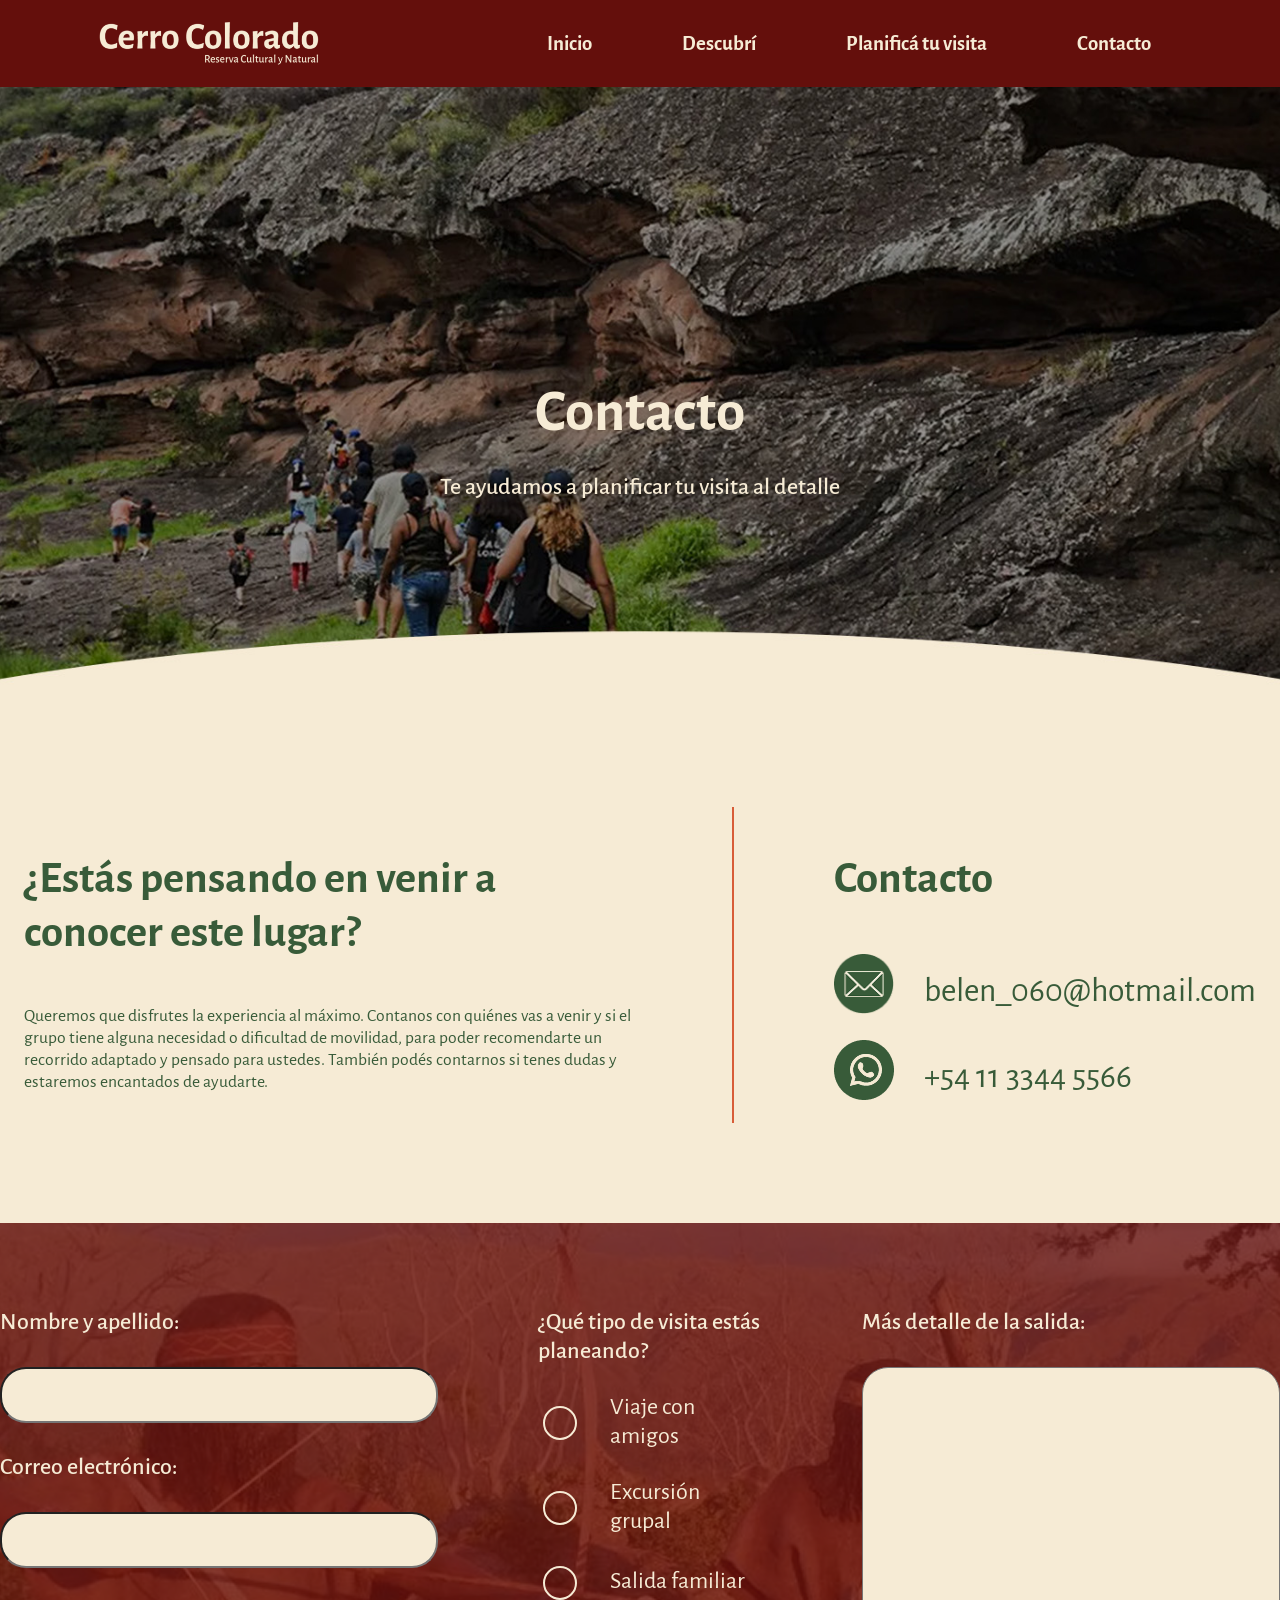
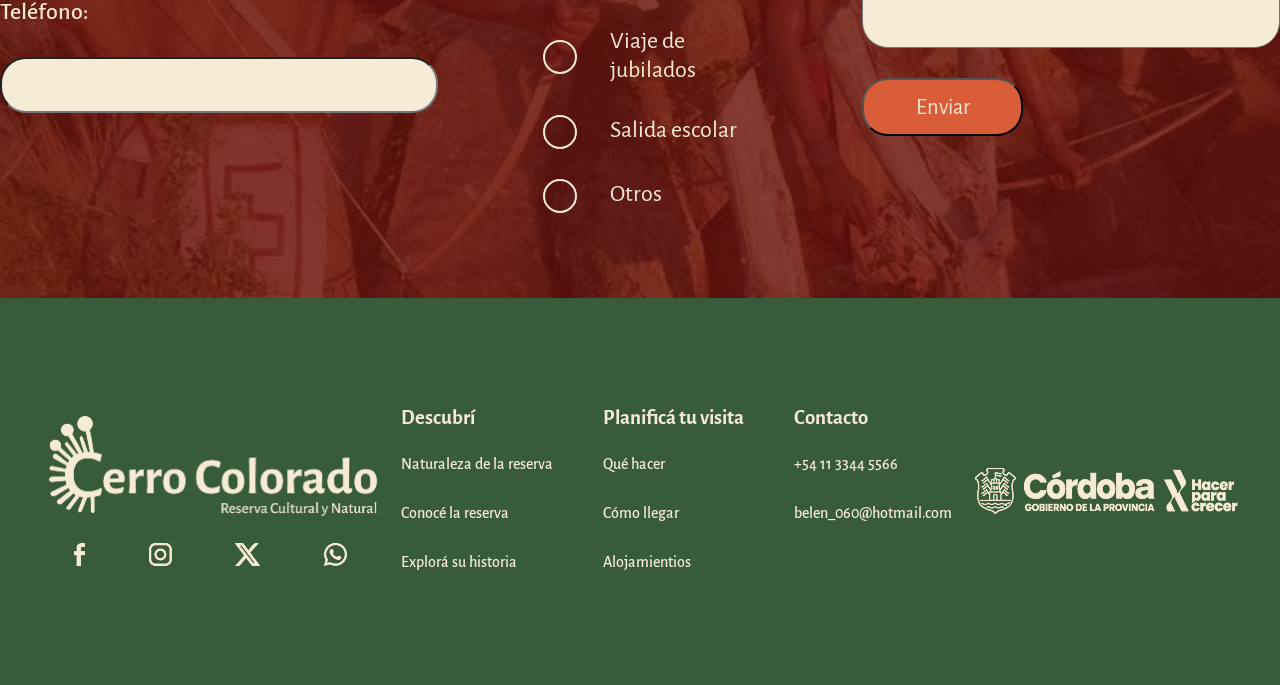
==== commit 1f254081: "pre-final" ====
--- a/contacto.html
+++ b/contacto.html
@@ -21,21 +21,6 @@
             <a href="descubri.html">Descubrí</a>
             <a href="planificatuvisita.html">Planificá tu visita</a>
             <a href="contacto.html">Contacto</a>
-        </nav>
-        
-        <input type="checkbox" id="menu-toggle" class="menu-checkbox">
-
-        <label for="menu-toggle" class="menu-btn">
-            <span class="bar"></span>
-            <span class="bar"></span>
-            <span class="bar"></span>
-        </label>
-
-        <nav class="nav-mobile">
-            <a href="index.html" target="_self">Inicio</a>
-            <a href="descubri.html" target="_self">Descubrí</a>
-            <a href="planificatuvisita.html" target="_self">Planificá tu visita</a>
-            <a href="contacto.html" target="_self">Contacto</a>
         </nav>
     </header>
     <main>
@@ -80,7 +65,7 @@
 
 
                 <div class="opcion-unica">
-                    <h2>¿Qué tipo de visita estás planeando? </h2>
+                    <h3>¿Qué tipo de visita estás planeando? </h3>
                     <label>
                         Viaje con amigos
                         <input type="radio" id="amigos" name="salida" value="Viaje con amigos" required>
--- a/estilos.css
+++ b/estilos.css
@@ -6,11 +6,6 @@
     --color-naranja: #D85D38;
     --color-bordo: #640F0C;
 }
-
-html {
-    scroll-behavior: smooth;
-}
-
 
 body {
     margin: 0;
@@ -200,11 +195,9 @@
     justify-content: center;
 }
 
-
 /*---FIN DE FOOTER---*/
 
 /*---INDEX---*/
-
 
 #inicio {
     width: 100%;
@@ -223,23 +216,6 @@
 
 .flecha {
     margin-top: 60px;
-    animation: pulso 1.8s infinite;
-}
-
-/* animacion pulso */
-
-@keyframes pulso {
-    0% {
-        filter: drop-shadow(0 0 0 rgba(216, 93, 56, 1));
-    }
-
-    70% {
-        filter: drop-shadow(0 0 30px rgba(170, 42, 129, 0));
-    }
-
-    100% {
-        filter: drop-shadow(0 0 0 rgba(170, 42, 129, 0));
-    }
 }
 
 /*por que visitar*/
@@ -248,13 +224,7 @@
     margin-bottom: 80px;
 }
 
-#porquevisitar h3,
-h4 {
-    display: flex;
-    justify-content: center;
-    margin: 5px 0px 10px;
-    color: var(--color-verde)
-}
+
 
 .tarjetas {
     display: flex;
@@ -388,15 +358,12 @@
 /*patrimonio*/
 
 #patrimonio {
-    width: 100%;
-    min-height: 96vh;
-    background-image: url(img/desktop/fondo-patrimonio.png);
-    display: flex;
-    justify-content: center;
-    align-items: center;
-    background-size: cover;
-    background-position: center;
-    background-repeat: no-repeat;
+    max-width: 1920px;
+    min-height: 911px;
+    background-image: url("img/desktop/fondo-patrimonio.png");
+    display: flex;
+    justify-content: center;
+    align-items: center;
 }
 
 .contenedor-patrimonio {
@@ -405,11 +372,7 @@
     justify-content: center;
     align-items: center;
     gap: 50px;
-    width: 100%;
-    max-width: 1135px;
-    margin: 0 auto;
-    padding: 0 20px;
-    box-sizing: border-box;
+    min-width: 1135px;
     min-height: 673px;
 }
 
@@ -418,16 +381,14 @@
     flex-direction: column;
     align-items: flex-start;
     max-width: 732px;
+    max-height: 563px;
 }
 
 .texto-patrimonio h3,
-p {
-    color: var(--color-cremita);
-    margin: 10px 0px 5px 0px;
-}
-
-.h4-patrimonio {
-    color: var(--color-cremita)
+p,
+h4 {
+    color: var(--color-cremita);
+    margin: 20px 0px 5px 0px;
 }
 
 .texto-patrimonio ul,
@@ -445,6 +406,202 @@
     border-radius: 20px;
 }
 
+
+.flecha {
+    margin-top: 60px;
+}
+
+/*por que visitar*/
+
+#porquevisitar {
+    margin-bottom: 80px;
+}
+
+
+
+.tarjetas {
+    display: flex;
+    flex-direction: row;
+    justify-content: center;
+    align-items: center;
+    gap: 30px;
+    padding: 30px 20px;
+    max-width: 1372px;
+    margin: 0 auto;
+}
+
+/*contenedor de tarjetas*/
+
+.tarjeta1,
+.tarjeta2,
+.tarjeta3,
+.tarjeta4 {
+    width: 330px;
+    height: 447px;
+    flex-shrink: 0;
+    perspective: 1000px;
+}
+
+/*todo lo que gira*/
+
+.tarjeta-contenido {
+    position: relative;
+    width: 100%;
+    height: 100%;
+    transition: transform 0.7s ease;
+    transform-style: preserve-3d;
+}
+
+/*para que giren*/
+
+.tarjeta1:hover .tarjeta-contenido,
+.tarjeta2:hover .tarjeta-contenido,
+.tarjeta3:hover .tarjeta-contenido,
+.tarjeta4:hover .tarjeta-contenido {
+    transform: rotateY(180deg);
+}
+
+/*frente y dorso*/
+
+.frente,
+.dorso {
+    position: absolute;
+    inset: 0;
+    width: 100%;
+    height: 100%;
+    overflow: hidden;
+    box-sizing: border-box;
+    background: var(--color-bordo);
+    border-radius: 26px;
+    -webkit-backface-visibility: hidden;
+    backface-visibility: hidden;
+    box-shadow: 0 8px 20px rgba(0, 0, 0, 0.20);
+}
+
+/*frente tarjetas*/
+
+.frente figure {
+    width: 100%;
+    height: 100%;
+    margin: 0;
+    display: flex;
+    flex-direction: column;
+}
+
+.frente img {
+    width: 100%;
+    min-height: 0;
+    object-fit: cover;
+}
+
+.frente figcaption {
+    height: 132px;
+    flex-shrink: 0;
+    display: flex;
+    align-items: center;
+    justify-content: center;
+    padding: 10px;
+    box-sizing: border-box;
+    font-family: "Alegreya Sans", sans-serif;
+    font-size: 2.1rem;
+    font-weight: 600;
+    text-align: center;
+    color: var(--color-cremita);
+}
+
+
+/*dorso tajetas*/
+
+.dorso {
+    transform: rotateY(180deg);
+}
+
+.dorso figure {
+    width: 100%;
+    height: 100%;
+    margin: 0;
+    display: flex;
+    flex-direction: column;
+}
+
+.dorso img {
+    width: 100%;
+    min-height: 0;
+    object-fit: cover;
+}
+
+.dorso figcaption {
+    position: static;
+    width: 100%;
+    height: 300px;
+    flex-shrink: 0;
+    display: flex;
+    align-items: center;
+    justify-content: center;
+    padding: 12px 35px;
+    box-sizing: border-box;
+    background: var(--color-bordo);
+    font-family: "Alegreya Sans", sans-serif;
+    font-size: 1.2rem;
+    line-height: 1.35;
+    text-align: left;
+    color: var(--color-cremita);
+}
+
+/*patrimonio*/
+
+#patrimonio {
+    max-width: 1920px;
+    min-height: 911px;
+    background-image: url("img/desktop/fondo-patrimonio.png");
+    display: flex;
+    justify-content: center;
+    align-items: center;
+}
+
+.contenedor-patrimonio {
+    display: flex;
+    flex-direction: row;
+    justify-content: center;
+    align-items: center;
+    gap: 50px;
+    min-width: 1135px;
+    min-height: 673px;
+}
+
+.texto-patrimonio {
+    display: flex;
+    flex-direction: column;
+    align-items: flex-start;
+    max-width: 732px;
+    max-height: 563px;
+}
+
+.texto-patrimonio h3,
+p,
+h4 {
+    color: var(--color-cremita);
+    margin: 20px 0px 5px 0px;
+}
+
+.texto-patrimonio ul,
+li {
+    color: var(--color-cremita);
+    font-size: 1.1rem;
+    font-family: "Alegreya Sans", sans-serif;
+    font-weight: 400;
+    line-height: 1.8rem;
+    margin: 0px;
+    padding: 0px;
+}
+
+.texto-patrimonio img {
+    border-radius: 20px;
+}
+
+
+
+
 /*descubri la historia*/
 
 /* Sección principal */
@@ -455,135 +612,12 @@
     overflow: hidden;
     display: flex;
     align-items: center;
-    justify-content: center;
-    flex-direction: column;
     background-repeat: no-repeat;
 }
 
 #descubri-historia h6,
 h5 {
     color: var(--color-cremita)
-}
-
-.h3-descubri-index {
-    color: var(--color-cremita);
-}
-
-/*carrusel*/
-
-.carrusel-contenedor-general {
-    position: relative;
-    width: 100%;
-    max-width: 1920px;
-    margin: 0 auto;
-    display: flex;
-    align-items: center;
-    justify-content: center;
-    overflow: hidden;
-    padding: 40px 0;
-}
-
-.carrusel {
-    display: flex;
-    gap: 40px;
-    overflow-x: auto;
-    scroll-snap-type: x mandatory;
-    scroll-behavior: smooth;
-    scrollbar-width: none;
-    width: 100%;
-    padding: 20px calc(50% - 446px);
-    align-items: center;
-}
-
-.carrusel::-webkit-scrollbar {
-    display: none;
-}
-
-/*tarjetas*/
-.carrusel>div {
-    position: relative;
-    flex: 0 0 892px;
-    width: 892px;
-    scroll-snap-align: center;
-    border-radius: 12px;
-    overflow: hidden;
-    background: transparent;
-    opacity: 0.35;
-    transform: scale(0.88);
-    transition: opacity 0.4s ease, transform 0.4s ease, box-shadow 0.4s ease;
-}
-
-.carrusel>div.active {
-    opacity: 1;
-    transform: scale(1);
-    z-index: 3;
-}
-
-.carrusel .img-desktop {
-    width: 100%;
-    height: auto;
-    aspect-ratio: 892 / 549;
-    object-fit: cover;
-    display: block;
-}
-
-.carrusel .contenedor-naranja {
-    position: absolute;
-    bottom: 20px;
-    max-width: 509px;
-    z-index: 2;
-    padding: 5px 25px;
-}
-
-.contenedor-naranja h6,
-h5,
-p {
-    margin: 10px 0px;
-}
-
-/*flechas*/
-.carrusel-btn {
-    position: absolute;
-    top: 50%;
-    transform: translateY(-50%);
-    background-color: var(--color-cremita, --color-verde);
-    border: 1px solid rgba(0, 0, 0, 0.15);
-    border-radius: 50%;
-    width: 48px;
-    height: 48px;
-    font-size: 1.3rem;
-    cursor: pointer;
-    display: flex;
-    align-items: center;
-    justify-content: center;
-    z-index: 10;
-    box-shadow: 0 4px 12px rgba(0, 0, 0, 0.2);
-    transition: background-color 0.2s, transform 0.2s;
-}
-
-.carrusel-btn:hover {
-    background-color: var(--color-naranja);
-    transform: translateY(-50%) scale(1.08);
-}
-
-.carrusel-btn.prev {
-    left: calc(50% - 485px);
-}
-
-.carrusel-btn.next {
-    right: calc(50% - 485px);
-}
-
-.img-desktop {
-    display: block !important;
-    width: 100%;
-    height: auto;
-    object-fit: cover;
-}
-
-.img-mobile {
-    display: none !important;
-    /* Oculta la de celular por defecto en pantallas grandes */
 }
 
 
@@ -1229,7 +1263,7 @@
     align-items: center;
 }
 
-
+/*seccion conoce*/
 #conoce p,
 h4 {
     color: var(--color-verde);
@@ -1238,9 +1272,9 @@
 #conoce {
     color: var(--color-verde);
     display: flex;
-    padding: 0 344px 41px 344px;
+    padding-bottom: 100px;
     gap: 100px;
-
+    justify-content: center;
 }
 
 .recomendacion {
@@ -1257,21 +1291,19 @@
 
 .separador {
     width: 2px;
-    height: 350px;
     background-color: var(--color-naranja);
     flex-shrink: 0;
 }
 
+/*seccion formulario*/
 #formulario {
     background-image: url("img/desktop/section_formulario.png");
     background-size: cover;
     background-position: center;
     background-repeat: no-repeat;
-    width: 100%;
     min-height: 675px;
 
     display: flex;
-    flex-direction: column;
     align-items: center;
     justify-content: center;
 }
@@ -1279,7 +1311,6 @@
 .h3-formulario {
     color: var(--color-cremita);
 }
-
 
 form {
     display: flex;
@@ -1300,8 +1331,11 @@
     gap: 27px;
 }
 
-.opcion-unica h2 {
-    margin: 0;
+#formulario h3 {
+    color: var(--color-cremita);
+    font-size: 1.5rem;
+    font-weight: 500;
+    margin: 0px;
 }
 
 .opcion-unica label {
@@ -1360,237 +1394,170 @@
     font-size: 1.4rem;
 }
 
-/*---CONTACTO FIN---*/
-
-
-
-/*---INDEX MEDIA INICIO---*/
-
+label {
+    font-family: "Alegreya Sans", sans-serif;
+    font-weight: 500;
+    font-style: normal;
+    font-size: 1.5rem;
+    color: var(--color-cremita);
+}
+
+.opcion-unica label {
+    display: flex;
+    flex-direction: row-reverse;
+    justify-content: flex-end;
+    align-items: center;
+    gap: 30px;
+}
+
+.opcion-unica input[type="radio"] {
+    appearance: none;
+    width: 34px;
+    height: 34px;
+    border: 2px solid var(--color-cremita);
+    border-radius: 50%;
+    background-color: transparent;
+    cursor: pointer;
+    position: relative;
+    flex-shrink: 0;
+}
+
+.opcion-unica input[type="radio"]:checked {
+    background-color: var(--color-cremita);
+}
+
+.opcion-unica input[type="radio"]:checked::after {
+    content: "✓";
+    color: #800020;
+    font-size: 24px;
+    font-weight: bold;
+    position: absolute;
+    top: 50%;
+    left: 50%;
+    transform: translate(-50%, -50%);
+}
+
+/*--- RESPONSIVE 1024px ---*/
 @media (max-width: 1024px) {
 
-    .tarjetas {
+    #conoce {
+        padding: 0 60px 41px 60px;
+        gap: 50px;
+    }
+
+    .recomendacion {
+        height: auto;
+    }
+
+    .info {
+        gap: 15px;
+    }
+
+    .separador {
+        height: 400px;
+    }
+
+    /*seccion formulario*/
+    #formulario {
+        min-height: 600px;
+        padding: 50px 60px;
+        box-sizing: border-box;
+    }
+
+    form {
+        flex-wrap: wrap;
+        justify-content: center;
+
+        .completar-info {
+            width: 40%;
+        }
+
+        .completar-info input {
+            width: 100%;
+        }
+
+        .opcion-unica {
+            width: 40%;
+            gap: 25px;
+        }
+
+        .mensaje {
+            width: 100%;
+            align-items: center;
+            gap: 20px;
+        }
+
+        .mensaje textarea {
+            max-width: 100%;
+            box-sizing: border-box;
+        }
+    }
+}
+
+
+/*--- RESPONSIVE 800px ---*/
+@media (max-width: 800px) {
+
+    #contacto {
+        min-height: 60vh;
+        background-image: url("img/desktop/baner-contacto-800.png");
+        background-size: cover;
+        background-position: center;
+    }
+
+    #conoce {
         display: flex;
+        padding: 0 0 40px 0;
+        gap: 30px;
         flex-wrap: wrap;
-    }
-
-}
-
-/*media de 768px------------*/
-
-@media (max-width: 800px) {
-
-    h1 {
-        text-align: center;
-        margin: 0px 10px;
-    }
-
-    h4 {
-        text-align: center;
-        padding: 0px 70px;
-    }
-
-    .h4-patrimonio {
-        padding: 0px;
-        text-align: left;
-        font-size: 1.5rem;
-    }
-
-    p {
-        font-size: 1rem;
-    }
-
-    .texto-patrimonio ul,
-    .texto-patrimonio li {
-        font-size: 1rem;
-        line-height: 1.5rem;
-    }
-
-    .texto-patrimonio {
-        height: 800px;
-        display: flex;
-        flex-direction: column;
-        align-items: flex-start;
-        max-width: 732px;
+        flex-direction: row;
         justify-content: center;
     }
 
-    /*carruseeeeeeeeeeel*/
-
-    #descubri-historia {
-        min-height: 600px;
-    }
-
-    /*tamaños del contenedor naranja*/
-
-    .contenedor-naranja,
-    h5 {
-        font-size: 0.95rem;
-        font-style: normal;
-        font-weight: 700;
-    }
-
-    .contenedor-naranja,
-    p {
-        font-size: 0.95rem;
-        font-style: normal;
-        font-weight: 400;
-    }
-
-    .contenedor-naranja,
-    h6 {
-        font-size: 0.95rem;
-        font-style: normal;
-        font-weight: 400;
-    }
-
-    .contenedor-naranja h6,
-    .contenedor-naranja h5,
-    .contenedor-naranja p {
-        margin: 5px 0px;
-    }
-
-    /*tamaños del contenedor naranja*/
-
-    .img-desktop {
-        display: none !important;
-    }
-
-    .carrusel-contenedor-general {
-        position: relative !important;
-        display: flex;
-        align-items: center;
-        justify-content: center;
+    .recomendacion {
         width: 100%;
+        background-color: var(--color-verde);
+        padding: 30px 40px;
+        margin: 0;
+    }
+
+    #conoce .recomendacion h3,
+    #conoce .recomendacion p {
+        color: var(--color-cremita);
+    }
+
+    .separador {
+        display: none;
+    }
+}
+
+/*--- RESPONSIVE 500px ---*/
+@media (max-width: 500px) {
+
+    #contacto {
+        background-image: linear-gradient(rgba(0, 0, 0, 0.5), rgba(0, 0, 0, 0.5)),
+            url(img/mobile/contactobannermobile.jpg);
+        background-size: cover;
+        background-position: center;
+        min-height: 666px;
+        width: 100%;
+    }
+
+    #formulario {
+        background-image: none;
+        background-color: var(--color-bordo);
+        padding: 40px 20px;
         box-sizing: border-box;
     }
 
-    .carrusel {
-        display: flex;
-        gap: 20px;
-        overflow-x: auto;
-        scroll-snap-type: x mandatory;
-        scroll-behavior: smooth;
-        width: 100%;
-        box-sizing: border-box;
-        scrollbar-width: none;
-    }
-
-    .carrusel::-webkit-scrollbar {
-        display: none;
-    }
-
-    .carrusel>div {
-        flex: 0 0 360px !important;
-        width: 360px !important;
-        scroll-snap-align: center !important;
-        box-sizing: border-box;
-        position: relative;
-        overflow: hidden;
-        border-radius: 12px;
-    }
-
-    .img-desktop {
-        display: none !important;
-    }
-
-    .img-mobile {
-        display: block !important;
-        width: 100% !important;
-        height: auto !important;
-        object-fit: cover !important;
-        object-position: top center;
-    }
-
-    .carrusel-btn {
-        display: flex !important;
-        align-items: center;
-        justify-content: center;
-        position: absolute;
-        top: 50%;
-        transform: translateY(-50%);
-        width: 40px;
-        height: 40px;
-        font-size: 1.3rem;
-        z-index: 20;
-        background-color: var(--color-verde);
-        color: var(--color-cremita);
-        border: none;
-        border-radius: 50%;
-        cursor: pointer;
-    }
-
-    .carrusel-btn.prev {
-        left: 10px;
-    }
-
-    .carrusel-btn.next {
-        right: 10px;
-    }
-
-}
-
-@media (max-width: 500px) {
-    footer {
-        display: flex;
-        flex-direction: column;
-        gap: 26px;
-        min-height: 650px;
-    }
-
-    .apartados a {
-        font-size: 1rem;
-        font-weight: 700;
-    }
-
-    .apartados ul {
-        font-size: 0.8rem;
-        font-weight: 400;
-    }
-
-    .logo-redes {
-        display: flex;
-        flex-direction: column;
-        align-items: center;
-        gap: 20px
-    }
-
-    .apartados {
-        display: flex;
-        flex-direction: column;
-        max-height: 400px;
-        gap: 30px;
-    }
-
-    .descubri,
-    .planifica,
-    .contacto {
-        display: flex;
-        width: 201px;
-        height: 120px;
-        flex-direction: column;
-        align-items: flex-start;
-        gap: 5px;
-        padding-bottom: 13px;
-        border-bottom: 3px solid var(--color-cremita);
-    }
-
-    .cordoba img {
-        max-width: 199px;
-        max-height: 35px;
-    }
-
-    h3 {
-        font-size: 1.5rem;
-    }
-
-    /*index 500px------------------*/
-    #inicio, #porquevisitar, #patrimonio, #descubri-historia {
-        h1 {
-            font-size: 2rem;
-            font-style: normal;
-            font-weight: 700;
-        }
-
+    form .completar-info,
+    form .opcion-unica {
+        width: 380px;
+    }
+
+    #contacto,
+    #conoce,
+    #formulario {
         h2 {
             font-size: 0.9375rem;
             font-style: normal;
@@ -1607,257 +1574,34 @@
             text-align: center;
         }
 
+        .opcion-unica h3 {
+            color: var(--color-cremita);
+            text-align: left;
+            font-weight: 500;
+            padding-left: 0px;
+        }
+
         h4 {
             font-size: 1.06rem;
-            padding: 0px 50px;
+            margin: 0px;
         }
-    }
-
-    #inicio {
-        background-image: linear-gradient(rgba(0, 0, 0, 0.7), rgba(0, 0, 0, 0.7)), url(img/mobile/iniciomobile.jpg);
-        background-size: cover;
-        min-height: 666px;
-        width: 100%;
-        background-position: center;
-    }
-
-    .gif-index {
-        height: 137px;
-        width: 74px;
-        margin-bottom: 25px;
-    }
-
-    .flecha {
-        height: 100px;
-    }
-
-    /*por que visitar parte de las tarjetas*/
-
-    #porquevisitar {
-        margin-top: 70px;
-    }
-
-    .tarjetas {
-        display: flex;
-        flex-wrap: wrap;
-        gap: 5px;
-        padding: 0px;
-    }
-
-    .tarjeta1,
-    .tarjeta2,
-    .tarjeta3,
-    .tarjeta4 {
-        width: 186px;
-        height: 251px;
-        flex-shrink: 0;
-        perspective: 1000px;
-    }
-
-    .frente figcaption {
-        height: 34px;
-        flex-shrink: 0;
-        display: flex;
-        align-items: center;
-        justify-content: center;
-        padding: 38px 5px 10px;
-        box-sizing: border-box;
-        font-family: "Alegreya Sans", sans-serif;
-        font-size: 0.96rem;
-        font-weight: 600;
-        text-align: center;
-        color: var(--color-cremita);
-    }
-
-    .dorso figcaption {
-        position: static;
-        width: 100%;
-        height: 136px;
-        flex-shrink: 0;
-        display: flex;
-        align-items: center;
-        justify-content: center;
-        padding: 38px 5px 10px;
-        box-sizing: border-box;
-        background: var(--color-bordo);
-        font-family: "Alegreya Sans", sans-serif;
-        font-size: 0.87rem;
-        line-height: 1.06;
-        text-align: left;
-        color: var(--color-cremita);
-    }
-
-    /*desplegable parate del patrimonio*/
-
-    #patrimonio {
-        background-color: var(--color-verde);
-        height: auto !important;
-        min-height: auto !important;
-        padding: 50px 0px
-    }
-
-    .contenedor-patrimonio img {
-        display: none;
-    }
-
-    .desplegable-patrimonio summary {
-        cursor: pointer;
-        user-select: none;
-        font-family: 'Alegreya Sans';
-        margin: 30px 0px 20px;
-    }
-
-    .desplegable-patrimonio ul {
-        display: block;
-    }
-
-    .texto-patrimonio {
-        height: auto !important;
-        min-height: auto !important;
-        padding-bottom: 30px;
-    }
-
-    .contenedor-patrimonio {
-        height: auto !important;
-        min-height: auto !important;
-    }
-
-    /*carruseeeeeeeeeeel*/
-
-    #descubri-historia {
-        min-height: 600px;
-    }
-
-    /*tamaños del contenedor naranja*/
-
-    .contenedor-naranja,
-    h5 {
-        font-size: 0.95rem;
-        font-style: normal;
-        font-weight: 700;
-    }
-
-    .contenedor-naranja,
-    p {
-        font-size: 0.95rem;
-        font-style: normal;
-        font-weight: 400;
-    }
-
-    .contenedor-naranja,
-    h6 {
-        font-size: 0.95rem;
-        font-style: normal;
-        font-weight: 400;
-    }
-
-    .contenedor-naranja h6,
-    .contenedor-naranja h5,
-    .contenedor-naranja p {
-        margin: 5px 0px;
-    }
-
-    /*tamaños del contenedor naranja*/
-
-    .img-desktop {
-        display: none !important;
-    }
-
-    .carrusel-contenedor-general {
-        display: flex;
-        align-items: center;
-        justify-content: center;
-        width: 100%;
-        position: relative;
-        padding: 0 5px;
-        box-sizing: border-box;
-    }
-
-    .carrusel {
-        display: flex;
-        gap: 15px;
-        overflow-x: auto;
-        scroll-snap-type: x mandatory;
-        scroll-behavior: smooth;
-        width: 100%;
-        box-sizing: border-box;
-        scrollbar-width: none;
-    }
-
-    .carrusel {
-        padding: 0 calc(50% - 135px);
-    }
-
-    .carrusel::-webkit-scrollbar {
-        display: none;
-    }
-
-    .carrusel>div {
-        flex: 0 0 270px !important;
-        width: 270px !important;
-        scroll-snap-align: center !important;
-        box-sizing: border-box;
-    }
-
-    .img-mobile {
-        display: block !important;
-        width: 100% !important;
-        height: auto !important;
-        aspect-ratio: 264 / 382;
-        object-fit: cover !important;
-        object-position: top center;
-    }
-
-    .carrusel>div {
-        position: relative;
-        overflow: hidden;
-    }
-
-    .carrusel .contenedor-naranja {
-        position: absolute !important;
-        bottom: 5px !important;
-        max-width: none !important;
-    }
-
-    .carrusel-btn {
-        display: flex !important;
-        align-items: center;
-        justify-content: center;
-        position: absolute;
-        top: 50%;
-        transform: translateY(-50%);
-        width: 35px;
-        height: 35px;
-        font-size: 1.2rem;
-        padding: 0;
-    }
-
-    .carrusel-btn.prev {
-        left: 5px;
-    }
-
-    .carrusel-btn.next {
-        right: 5px;
-    }
-
-} 
-
-/* esto es para que en mas de 501px se comporte de la misma manera*/
-@media (min-width: 501px) {
-
-    .desplegable-patrimonio summary {
-        cursor: pointer;
-        user-select: none;
-        font-family: 'Alegreya Sans';
-        padding: 30px 0px 20p
-    }
-
-    .desplegable-patrimonio ul {
-        display: block;
-    }
-
-    .carrusel {
-        padding: 0 calc(50% - 180px) !important;
-    }
-}
-/*---INDEX MEDIA FINAL---*/+
+
+        p {
+            font-size: 1rem;
+            font-style: normal;
+            font-weight: 400;
+            line-height: 1.43rem;
+        }
+
+        .tipoH1{
+            font-size: 2rem;
+            font-weight: 700;
+        }
+    }
+
+    #conoce img {
+        width: 40px;
+        height: 40px;
+    }
+}
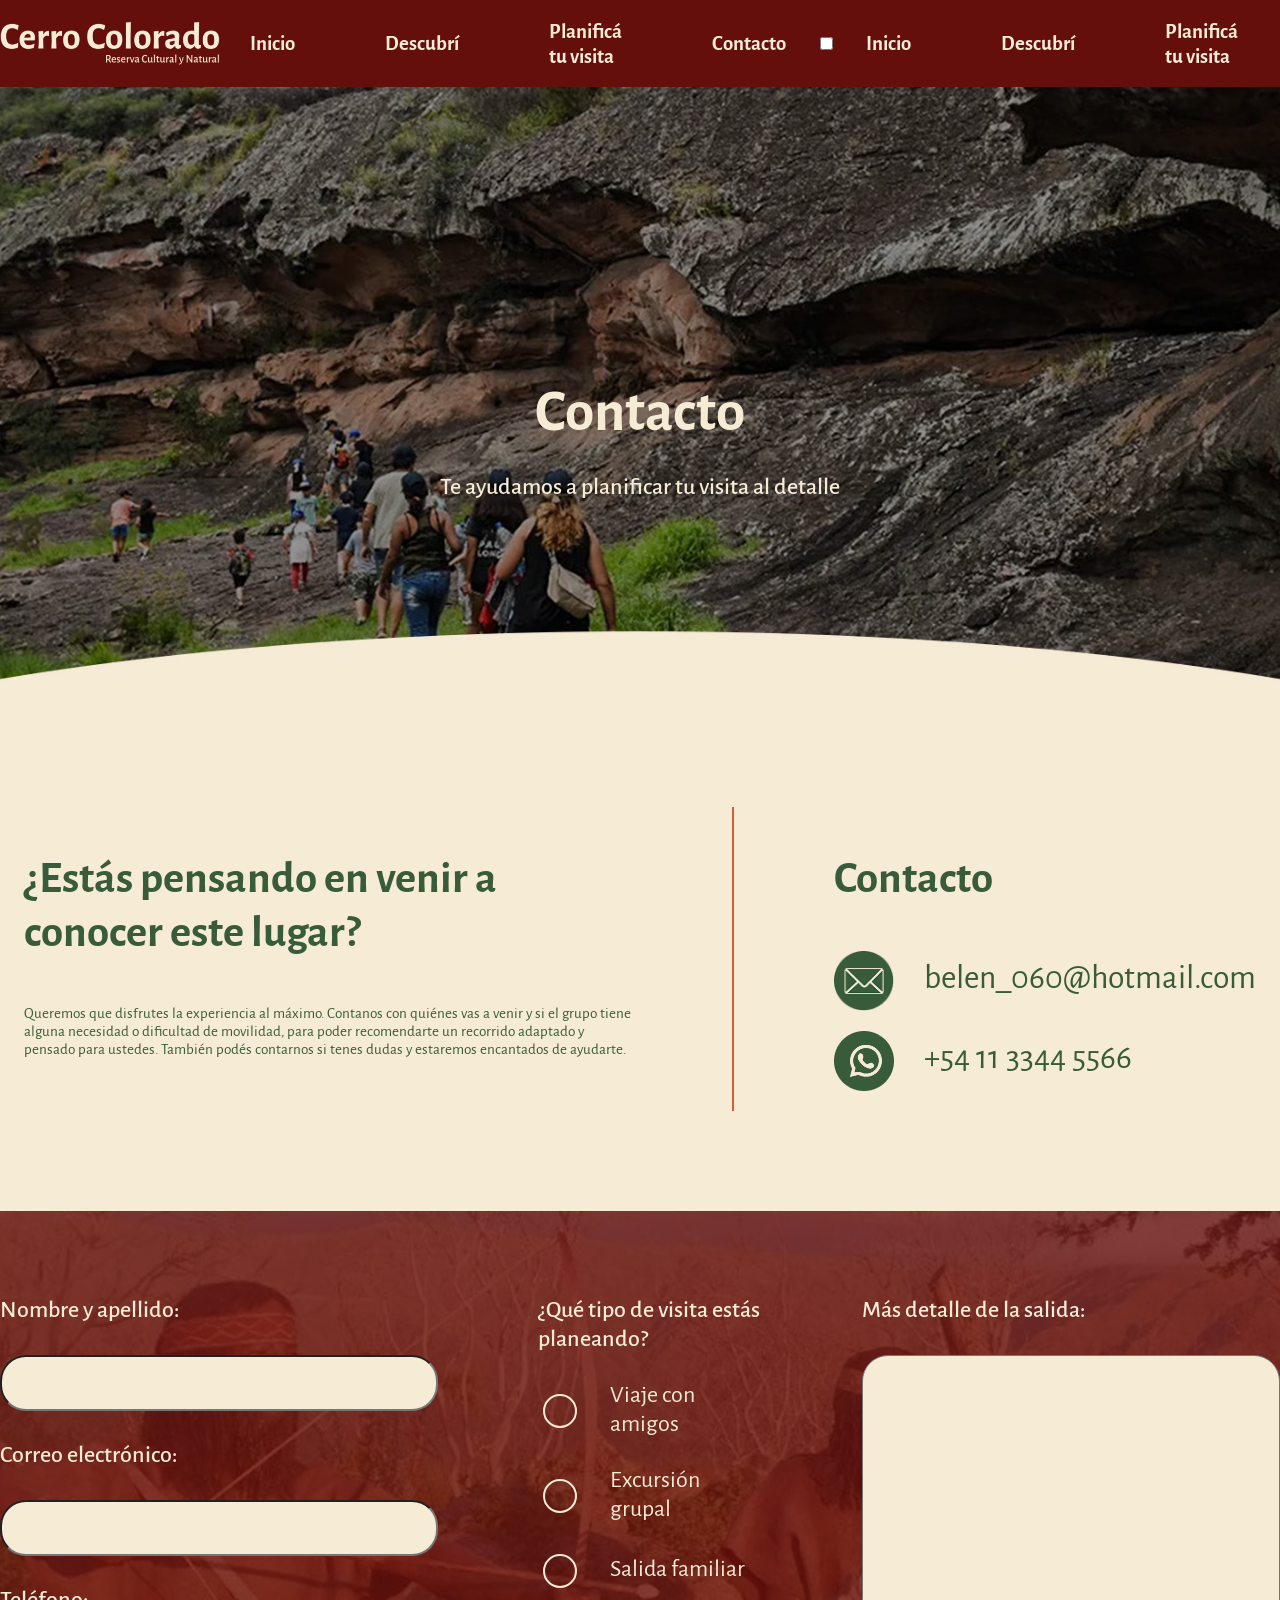
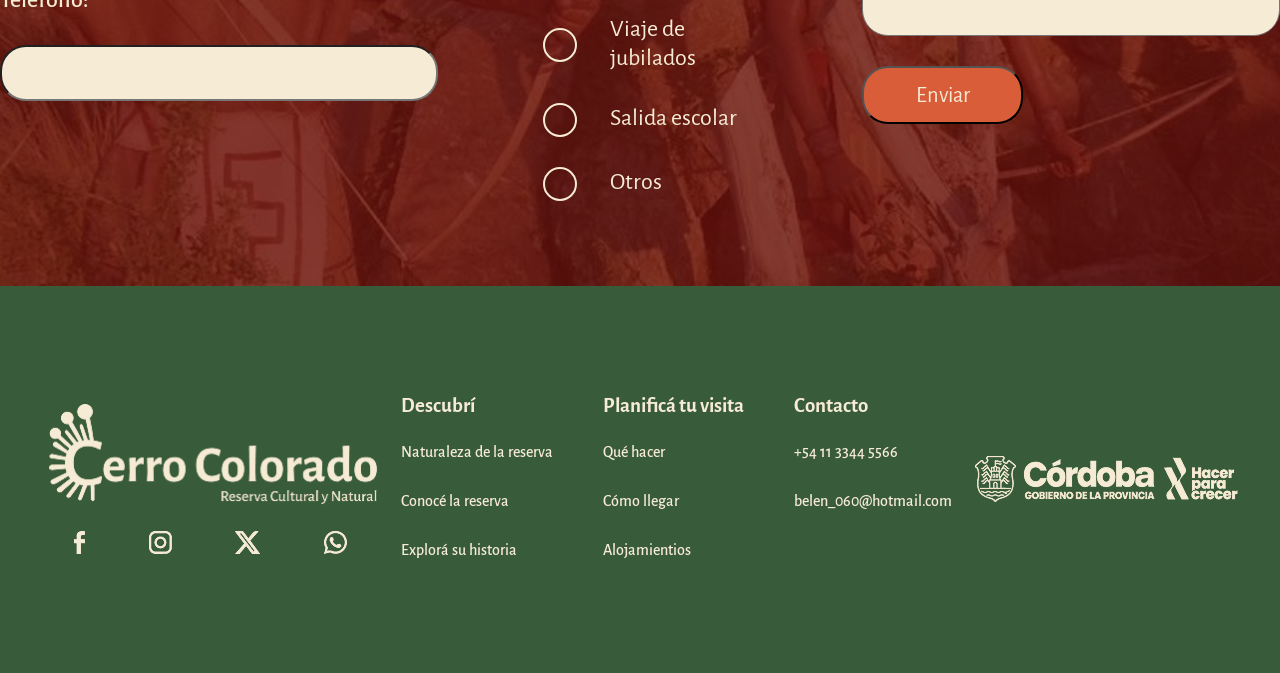
==== commit 1cefd558: "Merge branch 'denisse2'" ====
--- a/contacto.html
+++ b/contacto.html
@@ -21,6 +21,21 @@
             <a href="descubri.html">Descubrí</a>
             <a href="planificatuvisita.html">Planificá tu visita</a>
             <a href="contacto.html">Contacto</a>
+        </nav>
+        
+        <input type="checkbox" id="menu-toggle" class="menu-checkbox">
+
+        <label for="menu-toggle" class="menu-btn">
+            <span class="bar"></span>
+            <span class="bar"></span>
+            <span class="bar"></span>
+        </label>
+
+        <nav class="nav-mobile">
+            <a href="index.html" target="_self">Inicio</a>
+            <a href="descubri.html" target="_self">Descubrí</a>
+            <a href="planificatuvisita.html" target="_self">Planificá tu visita</a>
+            <a href="contacto.html" target="_self">Contacto</a>
         </nav>
     </header>
     <main>
--- a/estilos.css
+++ b/estilos.css
@@ -6,6 +6,11 @@
     --color-naranja: #D85D38;
     --color-bordo: #640F0C;
 }
+
+html {
+    scroll-behavior: smooth;
+}
+
 
 body {
     margin: 0;
@@ -111,6 +116,9 @@
     justify-content: center;
     align-items: center;
     justify-content: space-around;
+    position: sticky;
+    top: 0;
+    z-index: 1000;
 }
 
 
@@ -195,9 +203,11 @@
     justify-content: center;
 }
 
+
 /*---FIN DE FOOTER---*/
 
 /*---INDEX---*/
+
 
 #inicio {
     width: 100%;
@@ -216,6 +226,23 @@
 
 .flecha {
     margin-top: 60px;
+    animation: pulso 1.8s infinite;
+}
+
+/* animacion pulso */
+
+@keyframes pulso {
+    0% {
+        filter: drop-shadow(0 0 0 rgba(216, 93, 56, 1));
+    }
+
+    70% {
+        filter: drop-shadow(0 0 30px rgba(170, 42, 129, 0));
+    }
+
+    100% {
+        filter: drop-shadow(0 0 0 rgba(170, 42, 129, 0));
+    }
 }
 
 /*por que visitar*/
@@ -224,7 +251,13 @@
     margin-bottom: 80px;
 }
 
-
+#porquevisitar h3,
+h4 {
+    display: flex;
+    justify-content: center;
+    margin: 5px 0px 10px;
+    color: var(--color-verde)
+}
 
 .tarjetas {
     display: flex;
@@ -358,12 +391,15 @@
 /*patrimonio*/
 
 #patrimonio {
-    max-width: 1920px;
-    min-height: 911px;
-    background-image: url("img/desktop/fondo-patrimonio.png");
-    display: flex;
-    justify-content: center;
-    align-items: center;
+    width: 100%;
+    min-height: 96vh;
+    background-image: url(img/desktop/fondo-patrimonio.png);
+    display: flex;
+    justify-content: center;
+    align-items: center;
+    background-size: cover;
+    background-position: center;
+    background-repeat: no-repeat;
 }
 
 .contenedor-patrimonio {
@@ -372,7 +408,11 @@
     justify-content: center;
     align-items: center;
     gap: 50px;
-    min-width: 1135px;
+    width: 100%;
+    max-width: 1135px;
+    margin: 0 auto;
+    padding: 0 20px;
+    box-sizing: border-box;
     min-height: 673px;
 }
 
@@ -381,14 +421,16 @@
     flex-direction: column;
     align-items: flex-start;
     max-width: 732px;
-    max-height: 563px;
 }
 
 .texto-patrimonio h3,
-p,
-h4 {
-    color: var(--color-cremita);
-    margin: 20px 0px 5px 0px;
+p {
+    color: var(--color-cremita);
+    margin: 10px 0px 5px 0px;
+}
+
+.h4-patrimonio {
+    color: var(--color-cremita)
 }
 
 .texto-patrimonio ul,
@@ -406,202 +448,6 @@
     border-radius: 20px;
 }
 
-
-.flecha {
-    margin-top: 60px;
-}
-
-/*por que visitar*/
-
-#porquevisitar {
-    margin-bottom: 80px;
-}
-
-
-
-.tarjetas {
-    display: flex;
-    flex-direction: row;
-    justify-content: center;
-    align-items: center;
-    gap: 30px;
-    padding: 30px 20px;
-    max-width: 1372px;
-    margin: 0 auto;
-}
-
-/*contenedor de tarjetas*/
-
-.tarjeta1,
-.tarjeta2,
-.tarjeta3,
-.tarjeta4 {
-    width: 330px;
-    height: 447px;
-    flex-shrink: 0;
-    perspective: 1000px;
-}
-
-/*todo lo que gira*/
-
-.tarjeta-contenido {
-    position: relative;
-    width: 100%;
-    height: 100%;
-    transition: transform 0.7s ease;
-    transform-style: preserve-3d;
-}
-
-/*para que giren*/
-
-.tarjeta1:hover .tarjeta-contenido,
-.tarjeta2:hover .tarjeta-contenido,
-.tarjeta3:hover .tarjeta-contenido,
-.tarjeta4:hover .tarjeta-contenido {
-    transform: rotateY(180deg);
-}
-
-/*frente y dorso*/
-
-.frente,
-.dorso {
-    position: absolute;
-    inset: 0;
-    width: 100%;
-    height: 100%;
-    overflow: hidden;
-    box-sizing: border-box;
-    background: var(--color-bordo);
-    border-radius: 26px;
-    -webkit-backface-visibility: hidden;
-    backface-visibility: hidden;
-    box-shadow: 0 8px 20px rgba(0, 0, 0, 0.20);
-}
-
-/*frente tarjetas*/
-
-.frente figure {
-    width: 100%;
-    height: 100%;
-    margin: 0;
-    display: flex;
-    flex-direction: column;
-}
-
-.frente img {
-    width: 100%;
-    min-height: 0;
-    object-fit: cover;
-}
-
-.frente figcaption {
-    height: 132px;
-    flex-shrink: 0;
-    display: flex;
-    align-items: center;
-    justify-content: center;
-    padding: 10px;
-    box-sizing: border-box;
-    font-family: "Alegreya Sans", sans-serif;
-    font-size: 2.1rem;
-    font-weight: 600;
-    text-align: center;
-    color: var(--color-cremita);
-}
-
-
-/*dorso tajetas*/
-
-.dorso {
-    transform: rotateY(180deg);
-}
-
-.dorso figure {
-    width: 100%;
-    height: 100%;
-    margin: 0;
-    display: flex;
-    flex-direction: column;
-}
-
-.dorso img {
-    width: 100%;
-    min-height: 0;
-    object-fit: cover;
-}
-
-.dorso figcaption {
-    position: static;
-    width: 100%;
-    height: 300px;
-    flex-shrink: 0;
-    display: flex;
-    align-items: center;
-    justify-content: center;
-    padding: 12px 35px;
-    box-sizing: border-box;
-    background: var(--color-bordo);
-    font-family: "Alegreya Sans", sans-serif;
-    font-size: 1.2rem;
-    line-height: 1.35;
-    text-align: left;
-    color: var(--color-cremita);
-}
-
-/*patrimonio*/
-
-#patrimonio {
-    max-width: 1920px;
-    min-height: 911px;
-    background-image: url("img/desktop/fondo-patrimonio.png");
-    display: flex;
-    justify-content: center;
-    align-items: center;
-}
-
-.contenedor-patrimonio {
-    display: flex;
-    flex-direction: row;
-    justify-content: center;
-    align-items: center;
-    gap: 50px;
-    min-width: 1135px;
-    min-height: 673px;
-}
-
-.texto-patrimonio {
-    display: flex;
-    flex-direction: column;
-    align-items: flex-start;
-    max-width: 732px;
-    max-height: 563px;
-}
-
-.texto-patrimonio h3,
-p,
-h4 {
-    color: var(--color-cremita);
-    margin: 20px 0px 5px 0px;
-}
-
-.texto-patrimonio ul,
-li {
-    color: var(--color-cremita);
-    font-size: 1.1rem;
-    font-family: "Alegreya Sans", sans-serif;
-    font-weight: 400;
-    line-height: 1.8rem;
-    margin: 0px;
-    padding: 0px;
-}
-
-.texto-patrimonio img {
-    border-radius: 20px;
-}
-
-
-
-
 /*descubri la historia*/
 
 /* Sección principal */
@@ -612,12 +458,135 @@
     overflow: hidden;
     display: flex;
     align-items: center;
+    justify-content: center;
+    flex-direction: column;
     background-repeat: no-repeat;
 }
 
 #descubri-historia h6,
 h5 {
     color: var(--color-cremita)
+}
+
+.h3-descubri-index {
+    color: var(--color-cremita);
+}
+
+/*carrusel*/
+
+.carrusel-contenedor-general {
+    position: relative;
+    width: 100%;
+    max-width: 1920px;
+    margin: 0 auto;
+    display: flex;
+    align-items: center;
+    justify-content: center;
+    overflow: hidden;
+    padding: 40px 0;
+}
+
+.carrusel {
+    display: flex;
+    gap: 40px;
+    overflow-x: auto;
+    scroll-snap-type: x mandatory;
+    scroll-behavior: smooth;
+    scrollbar-width: none;
+    width: 100%;
+    padding: 20px calc(50% - 446px);
+    align-items: center;
+}
+
+.carrusel::-webkit-scrollbar {
+    display: none;
+}
+
+/*tarjetas*/
+.carrusel>div {
+    position: relative;
+    flex: 0 0 892px;
+    width: 892px;
+    scroll-snap-align: center;
+    border-radius: 12px;
+    overflow: hidden;
+    background: transparent;
+    opacity: 0.35;
+    transform: scale(0.88);
+    transition: opacity 0.4s ease, transform 0.4s ease, box-shadow 0.4s ease;
+}
+
+.carrusel>div.active {
+    opacity: 1;
+    transform: scale(1);
+    z-index: 3;
+}
+
+.carrusel .img-desktop {
+    width: 100%;
+    height: auto;
+    aspect-ratio: 892 / 549;
+    object-fit: cover;
+    display: block;
+}
+
+.carrusel .contenedor-naranja {
+    position: absolute;
+    bottom: 20px;
+    max-width: 509px;
+    z-index: 2;
+    padding: 5px 25px;
+}
+
+.contenedor-naranja h6,
+h5,
+p {
+    margin: 10px 0px;
+}
+
+/*flechas*/
+.carrusel-btn {
+    position: absolute;
+    top: 50%;
+    transform: translateY(-50%);
+    background-color: var(--color-cremita, --color-verde);
+    border: 1px solid rgba(0, 0, 0, 0.15);
+    border-radius: 50%;
+    width: 48px;
+    height: 48px;
+    font-size: 1.3rem;
+    cursor: pointer;
+    display: flex;
+    align-items: center;
+    justify-content: center;
+    z-index: 10;
+    box-shadow: 0 4px 12px rgba(0, 0, 0, 0.2);
+    transition: background-color 0.2s, transform 0.2s;
+}
+
+.carrusel-btn:hover {
+    background-color: var(--color-naranja);
+    transform: translateY(-50%) scale(1.08);
+}
+
+.carrusel-btn.prev {
+    left: calc(50% - 485px);
+}
+
+.carrusel-btn.next {
+    right: calc(50% - 485px);
+}
+
+.img-desktop {
+    display: block !important;
+    width: 100%;
+    height: auto;
+    object-fit: cover;
+}
+
+.img-mobile {
+    display: none !important;
+    /* Oculta la de celular por defecto en pantallas grandes */
 }
 
 
@@ -796,8 +765,8 @@
     flex-direction: column;
     align-items: center;
     gap: 20px;
-    padding-bottom: 60px;
-    margin: 0 0px 60px 0;
+    padding-bottom: 30px;
+    margin: 0 0px 50px 0;
 }
 
 .video-container {
@@ -840,8 +809,6 @@
 
 
 
-
-
 /*---PLANIFICA TU VISITA INICIO*/
 .pagina-planifica>header,
 .pagina-planifica>footer {
@@ -865,11 +832,15 @@
     align-items: center;
 }
 
+.planifica-isotipo-mobile {
+    display: none;
+}
+
 /* CONTENEDOR GENERAL */
 
 .planifica-contenedor {
-    width: 90%;
-    max-width: 1280px;
+    width: 85%;
+    max-width: 1520px;
     margin: 0 auto;
 }
 
@@ -888,8 +859,12 @@
 }
 
 .planifica-introduccion {
-    max-width: 420px;
+    max-width: 530px;
     margin: 0;
+    color: var(--color-bordo);
+    font-size: 23px;
+    font-weight: 400;
+    line-height: 1.3;
 }
 
 /* QUÉ PODÉS HACER */
@@ -897,6 +872,7 @@
 .planifica-actividades {
     position: relative;
     padding: 20px 0 100px;
+
 }
 
 .planifica-actividades::before {
@@ -923,18 +899,19 @@
 
 .planifica-actividades-grid {
     grid-template-columns: repeat(4, minmax(0, 1fr));
+    gap: 38px;
 }
 
 .planifica-actividad,
 .planifica-alojamiento {
     position: relative;
     overflow: hidden;
-    border-radius: 18px;
+    border-radius: 26px;
     box-shadow: 0 4px 6px rgb(0 0 0 / 20%);
 }
 
 .planifica-actividad {
-    aspect-ratio: 1.35;
+    aspect-ratio: 352 / 265;
 }
 
 .planifica-actividad img,
@@ -1022,7 +999,7 @@
 .planifica-llegar {
     background-color: var(--color-verde);
     color: var(--color-cremita);
-    padding: 100px 0 140px;
+    padding: 130px 0 230px;
 }
 
 .planifica-llegar-grid {
@@ -1091,13 +1068,29 @@
     padding: 90px 0 80px;
 }
 
+.planifica-alojamientos .planifica-introduccion {
+    max-width: none;
+    width: 100%;
+}
+
+.planifica-alojamientos::before {
+    content: "";
+    position: absolute;
+    top: -80px;
+    left: 0;
+    width: 100%;
+    height: 80px;
+    background-color: var(--color-cremita);
+    border-radius: 50% 50% 0 0 / 100% 100% 0 0;
+}
+
 .planifica-alojamientos .planifica-contenedor {
     position: relative;
 }
 
 .planifica-alojamientos-grid {
     grid-template-columns: repeat(3, minmax(0, 1fr));
-    max-width: 1000px;
+    max-width: 1150px;
     margin-left: auto;
     margin-right: auto;
 }
@@ -1137,7 +1130,8 @@
     padding: 10px 30px;
     border-radius: 30px;
     background-color: var(--color-naranja);
-    color: white;
+    color: var(--color-cremita);
+    box-shadow: 0 4px 8px rgba(0, 0, 0, 0.25);
 }
 
 /* RESPONSIVE */
@@ -1156,90 +1150,191 @@
     }
 }
 
-@media (max-width: 600px) {
+/* PLANIFICA TU VISITA — MOBILE */
+@media (max-width: 500px) {
+    .planifica-isotipo-mobile {
+        display: block;
+        width: 110px;
+        height: auto;
+        margin-bottom: 24px;
+    }
+
+    /* Estructura general */
+    body.pagina-planifica {
+        display: block;
+        width: 100%;
+        max-width: 100%;
+        min-width: 0;
+        margin: 0;
+        overflow-x: clip;
+    }
+
+    .pagina-planifica main,
+    .pagina-planifica main>section {
+        display: block;
+        width: 100%;
+        min-width: 0;
+        max-width: none;
+        box-sizing: border-box;
+    }
+
     .planifica-contenedor {
-        width: 88%;
-    }
-
-    .planifica-actividades,
-    .planifica-alojamientos {
-        padding-top: 60px;
-        padding-bottom: 65px;
+        width: calc(100% - 40px);
+        max-width: none;
+        margin: 0 auto;
+    }
+
+    /* Banner */
+    #planifica {
+        height: 660px;
+        min-height: 0;
+        display: flex;
+        flex-direction: column;
+        justify-content: center;
+        align-items: center;
+        padding: 30px 24px;
+        text-align: center;
+        background-position: center;
+        box-sizing: border-box;
+    }
+
+    #planifica .tipoH1 {
+        font-size: 2.2rem;
+        line-height: 1.1;
+    }
+
+    #planifica h2:not(.tipoH1) {
+        font-size: 1rem;
+        line-height: 1.3;
+        max-width: 300px;
+    }
+
+    /* Qué podés hacer */
+    .planifica-actividades {
+        padding: 0px 0 70px;
+    }
+
+    .planifica-actividades::before,
+    .planifica-alojamientos::before {
+        display: none;
     }
 
     .planifica-actividades h2,
     .planifica-alojamientos h2,
     .planifica-llegar h2 {
-        font-size: 2rem;
+        font-size: 1.8rem;
+        line-height: 1.15;
+    }
+
+    .planifica-introduccion {
+        width: 100%;
+        max-width: none;
+        font-size: 1rem;
+        line-height: 1.4;
     }
 
     .planifica-actividades-grid {
+        grid-template-columns: repeat(2, minmax(0, 1fr));
         gap: 12px;
         margin-top: 30px;
     }
 
     .planifica-actividad {
-        aspect-ratio: 1.15;
+        aspect-ratio: 1.25;
         border-radius: 12px;
     }
 
     .planifica-actividad h3 {
-        font-size: 1.1rem;
-        bottom: 10px;
-        left: 10px;
-    }
-
+        font-size: 1rem;
+        line-height: 1.1;
+        padding: 9px;
+        margin: 0;
+        bottom: 0;
+        left: 0;
+        right: 0;
+    }
+
+    /* Antes de visitar */
     .planifica-aviso {
-        padding: 40px 20px;
+        padding: 45px 20px;
     }
 
     .planifica-aviso-contenido {
+        max-width: 100%;
         align-items: flex-start;
         gap: 15px;
     }
 
     .planifica-aviso-icono {
-        width: 50px;
-        height: 50px;
-        font-size: 2.5rem;
+        width: 46px;
+        height: 46px;
+        font-size: 2.2rem;
     }
 
     .planifica-aviso h2 {
-        font-size: 1.7rem;
-    }
-
+        font-size: 1.5rem;
+    }
+
+    .planifica-aviso p {
+        font-size: 0.95rem;
+    }
+
+    /* Cómo llegar */
     .planifica-llegar {
-        padding: 65px 0 110px;
-    }
-
-    .planifica-llegar-grid,
-    .planifica-alojamientos-grid {
-        grid-template-columns: 1fr;
+        padding: 60px 0 90px;
+    }
+
+    .planifica-llegar-grid {
+        grid-template-columns: minmax(0, 1fr);
+        gap: 28px;
+    }
+
+    .planifica-llegar p {
+        font-size: 1rem;
     }
 
     .planifica-transporte {
         grid-column: auto;
+        gap: 23px;
     }
 
     .planifica-mapa {
+        width: 100%;
+        max-width: 100%;
         aspect-ratio: 1.3;
     }
 
+    .planifica-transporte-item img {
+        width: 30px;
+        height: 30px;
+    }
+
+    /* Dónde alojarse */
+    .planifica-alojamientos {
+        padding: 65px 0 65px;
+    }
+
     .planifica-alojamientos-grid {
-        gap: 25px;
+        grid-template-columns: minmax(0, 1fr);
+        max-width: none;
+        gap: 28px;
         margin-top: 35px;
     }
 
     .planifica-alojamiento {
-        aspect-ratio: 1.65;
+        width: 100%;
+        max-width: 312px;
+        aspect-ratio: 312 / 234;
+        margin: 0 auto;
     }
 
     .planifica-contacto-cta {
-        margin-top: 50px;
+        margin-top: 55px;
     }
 
     .planifica-contacto-cta h2 {
-        font-size: 1.6rem;
+        font-size: 1.45rem;
+        line-height: 1.2;
     }
 }
 
@@ -1248,6 +1343,8 @@
 
 
 /*---CONTACTO INICIO---*/
+/*---CONTACTO INICIO---*/
+
 #contacto {
     width: 100%;
     min-height: 80vh;
@@ -1263,7 +1360,6 @@
     align-items: center;
 }
 
-/*seccion conoce*/
 #conoce p,
 h4 {
     color: var(--color-verde);
@@ -1336,6 +1432,10 @@
     font-size: 1.5rem;
     font-weight: 500;
     margin: 0px;
+}
+
+.opcion-unica h2 {
+    margin: 0;
 }
 
 .opcion-unica label {
@@ -1557,7 +1657,243 @@
 
     #contacto,
     #conoce,
-    #formulario {
+    #formulario {}
+}
+
+/*---CONTACTO FIN---*/
+
+
+
+/*---INDEX MEDIA INICIO---*/
+
+@media (max-width: 1024px) {
+
+    .tarjetas {
+        display: flex;
+        flex-wrap: wrap;
+    }
+
+}
+
+/*media de 768px------------*/
+
+@media (max-width: 800px) {
+
+    h1 {
+        text-align: center;
+        margin: 0px 10px;
+    }
+
+    h4 {
+        text-align: center;
+        padding: 0px 70px;
+    }
+
+    .h4-patrimonio {
+        padding: 0px;
+        text-align: left;
+        font-size: 1.5rem;
+    }
+
+    p {
+        font-size: 1rem;
+    }
+
+    .texto-patrimonio ul,
+    .texto-patrimonio li {
+        font-size: 1rem;
+        line-height: 1.5rem;
+    }
+
+    .texto-patrimonio {
+        height: 800px;
+        display: flex;
+        flex-direction: column;
+        align-items: flex-start;
+        max-width: 732px;
+        justify-content: center;
+    }
+
+    /*carruseeeeeeeeeeel*/
+
+    #descubri-historia {
+        min-height: 600px;
+    }
+
+    /*tamaños del contenedor naranja*/
+
+    .contenedor-naranja,
+    h5 {
+        font-size: 0.95rem;
+        font-style: normal;
+        font-weight: 700;
+    }
+
+    .contenedor-naranja,
+    p {
+        font-size: 0.95rem;
+        font-style: normal;
+        font-weight: 400;
+    }
+
+    .contenedor-naranja,
+    h6 {
+        font-size: 0.95rem;
+        font-style: normal;
+        font-weight: 400;
+    }
+
+    .contenedor-naranja h6,
+    .contenedor-naranja h5,
+    .contenedor-naranja p {
+        margin: 5px 0px;
+    }
+
+    /*tamaños del contenedor naranja*/
+
+    .img-desktop {
+        display: none !important;
+    }
+
+    .carrusel-contenedor-general {
+        position: relative !important;
+        display: flex;
+        align-items: center;
+        justify-content: center;
+        width: 100%;
+        box-sizing: border-box;
+    }
+
+    .carrusel {
+        display: flex;
+        gap: 20px;
+        overflow-x: auto;
+        scroll-snap-type: x mandatory;
+        scroll-behavior: smooth;
+        width: 100%;
+        box-sizing: border-box;
+        scrollbar-width: none;
+    }
+
+    .carrusel::-webkit-scrollbar {
+        display: none;
+    }
+
+    .carrusel>div {
+        flex: 0 0 360px !important;
+        width: 360px !important;
+        scroll-snap-align: center !important;
+        box-sizing: border-box;
+        position: relative;
+        overflow: hidden;
+        border-radius: 12px;
+    }
+
+    .img-desktop {
+        display: none !important;
+    }
+
+    .img-mobile {
+        display: block !important;
+        width: 100% !important;
+        height: auto !important;
+        object-fit: cover !important;
+        object-position: top center;
+    }
+
+    .carrusel-btn {
+        display: flex !important;
+        align-items: center;
+        justify-content: center;
+        position: absolute;
+        top: 50%;
+        transform: translateY(-50%);
+        width: 40px;
+        height: 40px;
+        font-size: 1.3rem;
+        z-index: 20;
+        background-color: var(--color-verde);
+        color: var(--color-cremita);
+        border: none;
+        border-radius: 50%;
+        cursor: pointer;
+    }
+
+    .carrusel-btn.prev {
+        left: 10px;
+    }
+
+    .carrusel-btn.next {
+        right: 10px;
+    }
+
+}
+
+@media (max-width: 500px) {
+    footer {
+        display: flex;
+        flex-direction: column;
+        gap: 26px;
+        min-height: 650px;
+    }
+
+    .apartados a {
+        font-size: 1rem;
+        font-weight: 700;
+    }
+
+    .apartados ul {
+        font-size: 0.8rem;
+        font-weight: 400;
+    }
+
+    .logo-redes {
+        display: flex;
+        flex-direction: column;
+        align-items: center;
+        gap: 20px
+    }
+
+    .apartados {
+        display: flex;
+        flex-direction: column;
+        max-height: 400px;
+        gap: 30px;
+    }
+
+    .descubri,
+    .planifica,
+    .contacto {
+        display: flex;
+        width: 201px;
+        height: 120px;
+        flex-direction: column;
+        align-items: flex-start;
+        gap: 5px;
+        padding-bottom: 13px;
+        border-bottom: 3px solid var(--color-cremita);
+    }
+
+    .cordoba img {
+        max-width: 199px;
+        max-height: 35px;
+    }
+
+    h3 {
+        font-size: 1.5rem;
+    }
+
+    /*index 500px------------------*/
+    #inicio,
+    #porquevisitar,
+    #patrimonio,
+    #descubri-historia {
+        h1 {
+            font-size: 2rem;
+            font-style: normal;
+            font-weight: 700;
+        }
+
         h2 {
             font-size: 0.9375rem;
             font-style: normal;
@@ -1594,7 +1930,7 @@
             line-height: 1.43rem;
         }
 
-        .tipoH1{
+        .tipoH1 {
             font-size: 2rem;
             font-weight: 700;
         }
@@ -1604,4 +1940,259 @@
         width: 40px;
         height: 40px;
     }
-}+
+    h4 {
+        font-size: 1.06rem;
+        padding: 0px 50px;
+    }
+}
+
+#inicio {
+    background-image: linear-gradient(rgba(0, 0, 0, 0.7), rgba(0, 0, 0, 0.7)), url(img/mobile/iniciomobile.jpg);
+    background-size: cover;
+    min-height: 666px;
+    width: 100%;
+    background-position: center;
+}
+
+.gif-index {
+    height: 137px;
+    width: 74px;
+    margin-bottom: 25px;
+}
+
+.flecha {
+    height: 100px;
+}
+
+/*por que visitar parte de las tarjetas*/
+
+#porquevisitar {
+    margin-top: 70px;
+}
+
+.tarjetas {
+    display: flex;
+    flex-wrap: wrap;
+    gap: 5px;
+    padding: 0px;
+}
+
+.tarjeta1,
+.tarjeta2,
+.tarjeta3,
+.tarjeta4 {
+    width: 186px;
+    height: 251px;
+    flex-shrink: 0;
+    perspective: 1000px;
+}
+
+.frente figcaption {
+    height: 34px;
+    flex-shrink: 0;
+    display: flex;
+    align-items: center;
+    justify-content: center;
+    padding: 38px 5px 10px;
+    box-sizing: border-box;
+    font-family: "Alegreya Sans", sans-serif;
+    font-size: 0.96rem;
+    font-weight: 600;
+    text-align: center;
+    color: var(--color-cremita);
+}
+
+.dorso figcaption {
+    position: static;
+    width: 100%;
+    height: 136px;
+    flex-shrink: 0;
+    display: flex;
+    align-items: center;
+    justify-content: center;
+    padding: 38px 5px 10px;
+    box-sizing: border-box;
+    background: var(--color-bordo);
+    font-family: "Alegreya Sans", sans-serif;
+    font-size: 0.87rem;
+    line-height: 1.06;
+    text-align: left;
+    color: var(--color-cremita);
+}
+
+/*desplegable parate del patrimonio*/
+
+#patrimonio {
+    background-color: var(--color-verde);
+    height: auto !important;
+    min-height: auto !important;
+    padding: 50px 0px
+}
+
+.contenedor-patrimonio img {
+    display: none;
+}
+
+.desplegable-patrimonio summary {
+    cursor: pointer;
+    user-select: none;
+    font-family: 'Alegreya Sans';
+    margin: 30px 0px 20px;
+}
+
+.desplegable-patrimonio ul {
+    display: block;
+}
+
+.texto-patrimonio {
+    height: auto !important;
+    min-height: auto !important;
+    padding-bottom: 30px;
+}
+
+.contenedor-patrimonio {
+    height: auto !important;
+    min-height: auto !important;
+}
+
+/*carruseeeeeeeeeeel*/
+
+#descubri-historia {
+    min-height: 600px;
+}
+
+/*tamaños del contenedor naranja*/
+
+.contenedor-naranja,
+h5 {
+    font-size: 0.95rem;
+    font-style: normal;
+    font-weight: 700;
+}
+
+.contenedor-naranja,
+p {
+    font-size: 0.95rem;
+    font-style: normal;
+    font-weight: 400;
+}
+
+.contenedor-naranja,
+h6 {
+    font-size: 0.95rem;
+    font-style: normal;
+    font-weight: 400;
+}
+
+.contenedor-naranja h6,
+.contenedor-naranja h5,
+.contenedor-naranja p {
+    margin: 5px 0px;
+}
+
+/*tamaños del contenedor naranja*/
+
+.img-desktop {
+    display: none !important;
+}
+
+.carrusel-contenedor-general {
+    display: flex;
+    align-items: center;
+    justify-content: center;
+    width: 100%;
+    position: relative;
+    padding: 0 5px;
+    box-sizing: border-box;
+}
+
+.carrusel {
+    display: flex;
+    gap: 15px;
+    overflow-x: auto;
+    scroll-snap-type: x mandatory;
+    scroll-behavior: smooth;
+    width: 100%;
+    box-sizing: border-box;
+    scrollbar-width: none;
+}
+
+.carrusel {
+    padding: 0 calc(50% - 135px);
+}
+
+.carrusel::-webkit-scrollbar {
+    display: none;
+}
+
+.carrusel>div {
+    flex: 0 0 270px !important;
+    width: 270px !important;
+    scroll-snap-align: center !important;
+    box-sizing: border-box;
+}
+
+.img-mobile {
+    display: block !important;
+    width: 100% !important;
+    height: auto !important;
+    aspect-ratio: 264 / 382;
+    object-fit: cover !important;
+    object-position: top center;
+}
+
+.carrusel>div {
+    position: relative;
+    overflow: hidden;
+}
+
+.carrusel .contenedor-naranja {
+    position: absolute !important;
+    bottom: 5px !important;
+    max-width: none !important;
+}
+
+.carrusel-btn {
+    display: flex !important;
+    align-items: center;
+    justify-content: center;
+    position: absolute;
+    top: 50%;
+    transform: translateY(-50%);
+    width: 35px;
+    height: 35px;
+    font-size: 1.2rem;
+    padding: 0;
+}
+
+.carrusel-btn.prev {
+    left: 5px;
+}
+
+.carrusel-btn.next {
+    right: 5px;
+}
+
+
+
+/* esto es para que en mas de 501px se comporte de la misma manera*/
+@media (min-width: 501px) {
+
+    .desplegable-patrimonio summary {
+        cursor: pointer;
+        user-select: none;
+        font-family: 'Alegreya Sans';
+        padding: 30px 0px 20p
+    }
+
+    .desplegable-patrimonio ul {
+        display: block;
+    }
+
+    .carrusel {
+        padding: 0 calc(50% - 180px) !important;
+    }
+}
+
+/*---INDEX MEDIA FINAL---*/
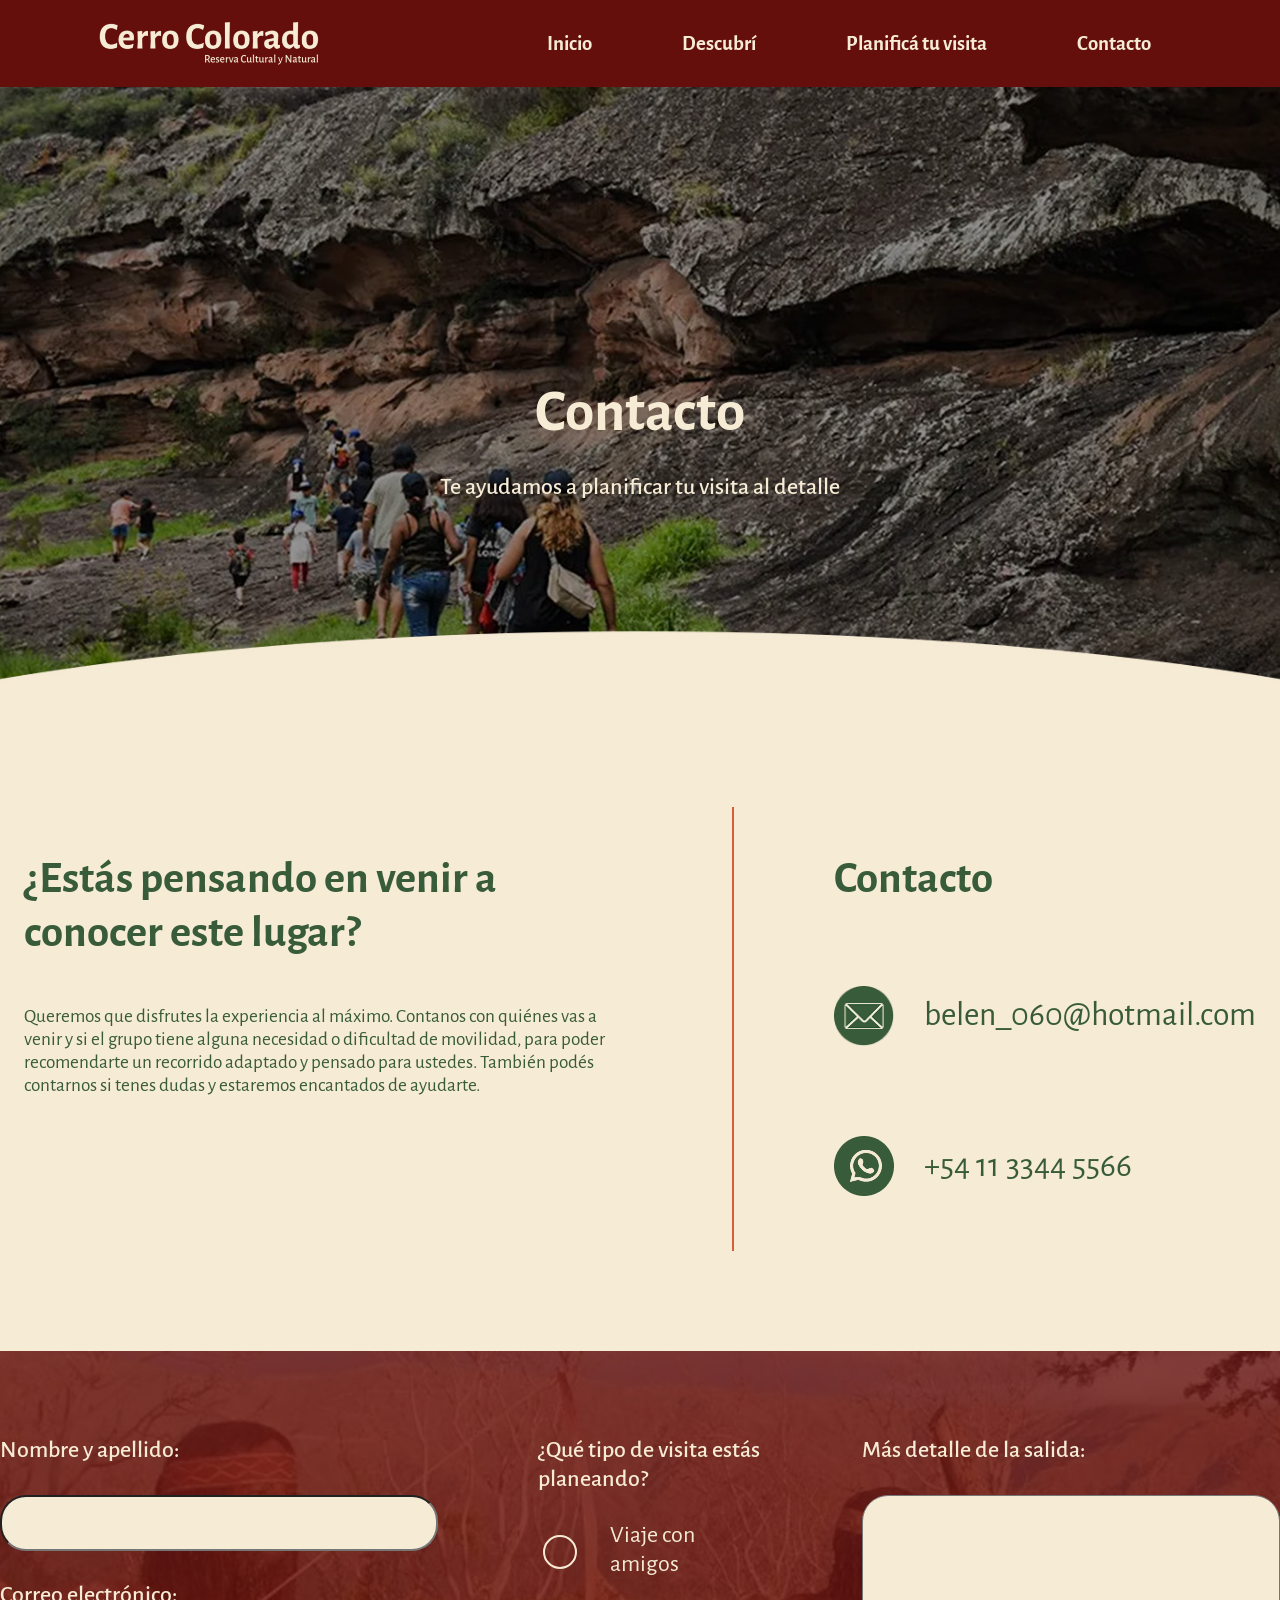
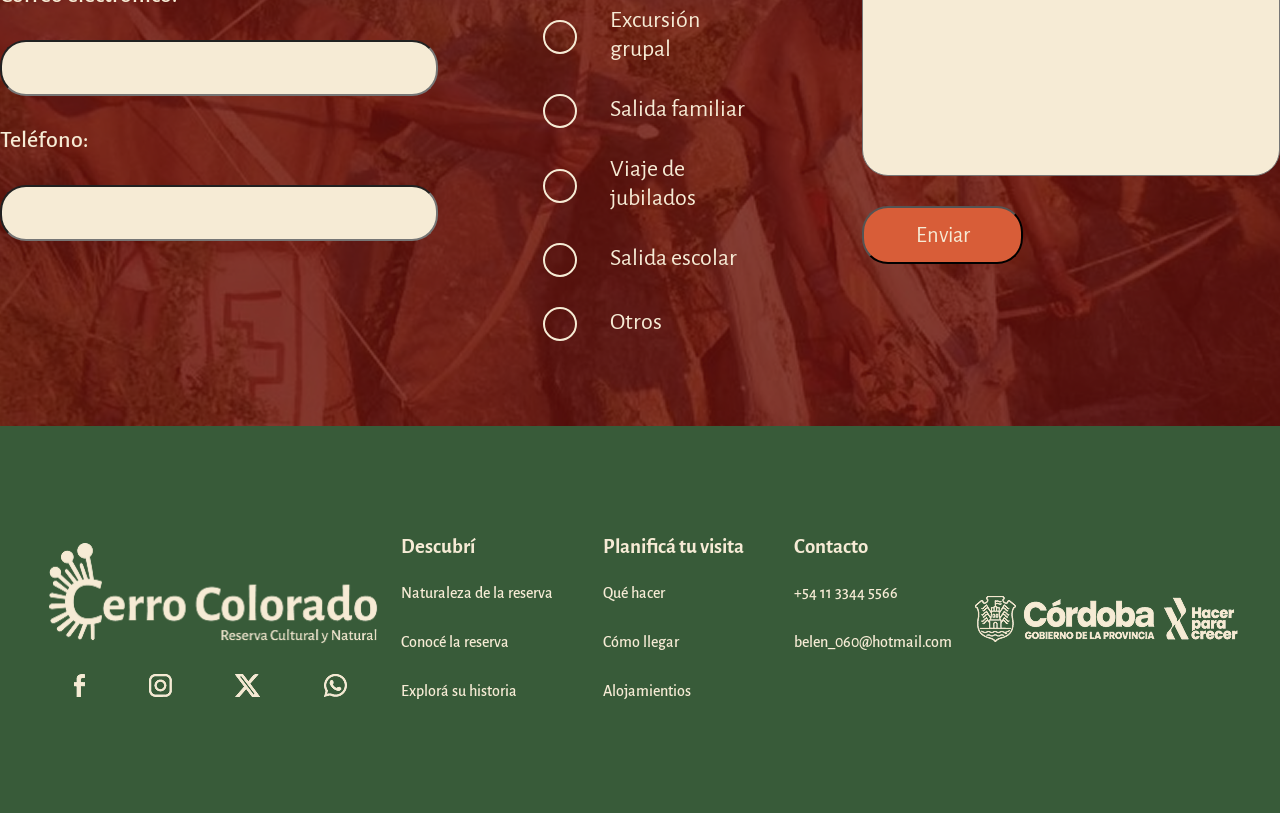
==== commit e5bd37de: "entrega final" ====
--- a/contacto.html
+++ b/contacto.html
@@ -16,13 +16,13 @@
         <div class="logo">
             <img src="img/logo.svg" alt="Logo de Cerro Colorado" width="220" height="47" />
         </div>
-        <nav>
+        <nav class="nav-desktop">
             <a href="index.html">Inicio</a>
             <a href="descubri.html">Descubrí</a>
             <a href="planificatuvisita.html">Planificá tu visita</a>
             <a href="contacto.html">Contacto</a>
         </nav>
-        
+
         <input type="checkbox" id="menu-toggle" class="menu-checkbox">
 
         <label for="menu-toggle" class="menu-btn">
@@ -37,6 +37,7 @@
             <a href="planificatuvisita.html" target="_self">Planificá tu visita</a>
             <a href="contacto.html" target="_self">Contacto</a>
         </nav>
+
     </header>
     <main>
         <section id="contacto">
@@ -123,7 +124,9 @@
     </main>
     <footer>
         <div class="logo-redes">
-            <img src="img/desktop/logo-footer.png" alt="Logo de Cerro Colorado" width="336px" height="102px" />
+            <div class="logo">
+                <img src="img/desktop/logo-footer.png" alt="Logo de Cerro Colorado" width="336px" height="102px" />
+            </div>
             <div class="redes">
                 <img src="img/desktop/facebook.png" alt="Facebook" />
                 <img src="img/desktop/ig.png" alt="Instagram" />
--- a/estilos.css
+++ b/estilos.css
@@ -27,7 +27,7 @@
     }
 }
 
-/*---ESTILO DE TEXTO---*/
+/*---ESTILOS DE TEXTO---*/
 
 h1 {
     font-family: "Alegreya Sans", sans-serif;
@@ -87,7 +87,7 @@
     font-family: "Alegreya Sans", sans-serif;
     font-weight: 400;
     font-style: normal;
-    font-size: 1.1rem;
+    font-size: 1.2rem;
 }
 
 li {
@@ -108,6 +108,10 @@
 
 /*---HEADER---*/
 
+.nav-mobile {
+    display: none;
+}
+
 header {
     background-color: var(--color-bordo);
     display: flex;
@@ -116,11 +120,15 @@
     justify-content: center;
     align-items: center;
     justify-content: space-around;
-    position: sticky;
-    top: 0;
-    z-index: 1000;
-}
-
+
+    input {
+        display: none;
+    }
+}
+
+.menu-btn {
+    display: none;
+}
 
 nav {
     display: flex;
@@ -203,21 +211,19 @@
     justify-content: center;
 }
 
-
 /*---FIN DE FOOTER---*/
 
+
+
 /*---INDEX---*/
-
 
 #inicio {
     width: 100%;
     min-height: 100vh;
-
     background-image: url("img/desktop/cerro-index.jpg");
     background-size: cover;
     background-position: center;
     background-repeat: no-repeat;
-
     display: flex;
     flex-direction: column;
     justify-content: center;
@@ -251,12 +257,20 @@
     margin-bottom: 80px;
 }
 
-#porquevisitar h3,
-h4 {
-    display: flex;
-    justify-content: center;
-    margin: 5px 0px 10px;
-    color: var(--color-verde)
+#porquevisitar {
+
+    h3,
+    h4 {
+        display: flex;
+        justify-content: center;
+        margin: 5px 0px 10px;
+        color: var(--color-verde)
+    }
+
+    p {
+        text-align: center;
+        color: var(--color-verde);
+    }
 }
 
 .tarjetas {
@@ -423,25 +437,31 @@
     max-width: 732px;
 }
 
-.texto-patrimonio h3,
-p {
-    color: var(--color-cremita);
-    margin: 10px 0px 5px 0px;
+.texto-patrimonio {
+
+    h3,
+    p {
+        color: var(--color-cremita);
+        margin: 10px 0px 30px 0px;
+    }
 }
 
 .h4-patrimonio {
     color: var(--color-cremita)
 }
 
-.texto-patrimonio ul,
-li {
-    color: var(--color-cremita);
-    font-size: 1.1rem;
-    font-family: "Alegreya Sans", sans-serif;
-    font-weight: 400;
-    line-height: 1.8rem;
-    margin: 0px;
-    padding: 0px;
+.texto-patrimonio {
+
+    ul,
+    li {
+        color: var(--color-cremita);
+        font-size: 1.1rem;
+        font-family: "Alegreya Sans", sans-serif;
+        font-weight: 400;
+        line-height: 1.8rem;
+        margin: 0px;
+        padding: 10px 0px 0px;
+    }
 }
 
 .texto-patrimonio img {
@@ -503,6 +523,7 @@
 }
 
 /*tarjetas*/
+
 .carrusel>div {
     position: relative;
     flex: 0 0 892px;
@@ -538,13 +559,18 @@
     padding: 5px 25px;
 }
 
-.contenedor-naranja h6,
-h5,
-p {
-    margin: 10px 0px;
+.contenedor-naranja {
+
+    h6,
+    h5,
+    p {
+        margin: 10px 0px;
+        color: var(--color-cremita);
+    }
 }
 
 /*flechas*/
+
 .carrusel-btn {
     position: absolute;
     top: 50%;
@@ -586,22 +612,21 @@
 
 .img-mobile {
     display: none !important;
-    /* Oculta la de celular por defecto en pantallas grandes */
-}
-
+}
 
 /*---INDEX FIN---*/
 
+
+
 /*---DESCUBRI INICIO---*/
+
 #descubri {
     width: 100%;
     min-height: 80vh;
-
     background-image: url("img/desktop/bannerdescubri.jpg");
     background-size: cover;
     background-position: center;
     background-repeat: no-repeat;
-
     display: flex;
     flex-direction: column;
     justify-content: center;
@@ -636,7 +661,6 @@
     width: 100%;
     max-width: 500px;
     gap: 38px;
-
     /*---linea naranja---*/
     padding-bottom: 25px;
     border-bottom: 2px solid var(--color-naranja);
@@ -650,7 +674,6 @@
 #explora-su-historia {
     width: 100%;
     min-height: 145vh;
-
     background-image: url("img/desktop/fondoarterupestre.png");
     background-size: cover;
     background-position: center;
@@ -708,7 +731,6 @@
     flex-direction: column;
     align-items: center;
     gap: 23px;
-
     border-radius: 12px;
     background: var(--color-cremita);
 }
@@ -721,7 +743,6 @@
     flex-direction: column;
     align-items: center;
     gap: 23px;
-
     border-radius: 12px;
     background: var(--color-cremita);
 }
@@ -734,7 +755,6 @@
     flex-direction: column;
     align-items: center;
     gap: 23px;
-
     border-radius: 12px;
     background: var(--color-cremita);
 }
@@ -810,26 +830,22 @@
 
 
 /*---PLANIFICA TU VISITA INICIO*/
-.pagina-planifica>header,
-.pagina-planifica>footer {
-    width: 100%;
-    max-width: none;
-    box-sizing: border-box;
-}
 
 #planifica {
     width: 100%;
-    min-height: 100vh;
-
+    min-height: 80vh;
     background-image: url("img/desktop/planificatuvisitabanner.jpg");
     background-size: cover;
     background-position: center;
     background-repeat: no-repeat;
-
     display: flex;
     flex-direction: column;
     justify-content: center;
     align-items: center;
+
+    h2 {
+        text-align: center;
+    }
 }
 
 .planifica-isotipo-mobile {
@@ -999,7 +1015,14 @@
 .planifica-llegar {
     background-color: var(--color-verde);
     color: var(--color-cremita);
-    padding: 130px 0 230px;
+    width: 100%;
+    min-height: 75vh;
+    display: flex;
+    justify-content: center;
+    align-items: center;
+    background-size: cover;
+    background-position: center;
+    background-repeat: no-repeat;
 }
 
 .planifica-llegar-grid {
@@ -1064,7 +1087,6 @@
 /* DÓNDE ALOJARSE */
 
 .planifica-alojamientos {
-    position: relative;
     padding: 90px 0 80px;
 }
 
@@ -1134,226 +1156,19 @@
     box-shadow: 0 4px 8px rgba(0, 0, 0, 0.25);
 }
 
-/* RESPONSIVE */
-
-@media (max-width: 900px) {
-    .planifica-actividades-grid {
-        grid-template-columns: repeat(2, minmax(0, 1fr));
-    }
-
-    .planifica-llegar-grid {
-        grid-template-columns: 1fr 1fr;
-    }
-
-    .planifica-transporte {
-        grid-column: 1 / -1;
-    }
-}
-
-/* PLANIFICA TU VISITA — MOBILE */
-@media (max-width: 500px) {
-    .planifica-isotipo-mobile {
-        display: block;
-        width: 110px;
-        height: auto;
-        margin-bottom: 24px;
-    }
-
-    /* Estructura general */
-    body.pagina-planifica {
-        display: block;
-        width: 100%;
-        max-width: 100%;
-        min-width: 0;
-        margin: 0;
-        overflow-x: clip;
-    }
-
-    .pagina-planifica main,
-    .pagina-planifica main>section {
-        display: block;
-        width: 100%;
-        min-width: 0;
-        max-width: none;
-        box-sizing: border-box;
-    }
-
-    .planifica-contenedor {
-        width: calc(100% - 40px);
-        max-width: none;
-        margin: 0 auto;
-    }
-
-    /* Banner */
-    #planifica {
-        height: 660px;
-        min-height: 0;
-        display: flex;
-        flex-direction: column;
-        justify-content: center;
-        align-items: center;
-        padding: 30px 24px;
-        text-align: center;
-        background-position: center;
-        box-sizing: border-box;
-    }
-
-    #planifica .tipoH1 {
-        font-size: 2.2rem;
-        line-height: 1.1;
-    }
-
-    #planifica h2:not(.tipoH1) {
-        font-size: 1rem;
-        line-height: 1.3;
-        max-width: 300px;
-    }
-
-    /* Qué podés hacer */
-    .planifica-actividades {
-        padding: 0px 0 70px;
-    }
-
-    .planifica-actividades::before,
-    .planifica-alojamientos::before {
-        display: none;
-    }
-
-    .planifica-actividades h2,
-    .planifica-alojamientos h2,
-    .planifica-llegar h2 {
-        font-size: 1.8rem;
-        line-height: 1.15;
-    }
-
-    .planifica-introduccion {
-        width: 100%;
-        max-width: none;
-        font-size: 1rem;
-        line-height: 1.4;
-    }
-
-    .planifica-actividades-grid {
-        grid-template-columns: repeat(2, minmax(0, 1fr));
-        gap: 12px;
-        margin-top: 30px;
-    }
-
-    .planifica-actividad {
-        aspect-ratio: 1.25;
-        border-radius: 12px;
-    }
-
-    .planifica-actividad h3 {
-        font-size: 1rem;
-        line-height: 1.1;
-        padding: 9px;
-        margin: 0;
-        bottom: 0;
-        left: 0;
-        right: 0;
-    }
-
-    /* Antes de visitar */
-    .planifica-aviso {
-        padding: 45px 20px;
-    }
-
-    .planifica-aviso-contenido {
-        max-width: 100%;
-        align-items: flex-start;
-        gap: 15px;
-    }
-
-    .planifica-aviso-icono {
-        width: 46px;
-        height: 46px;
-        font-size: 2.2rem;
-    }
-
-    .planifica-aviso h2 {
-        font-size: 1.5rem;
-    }
-
-    .planifica-aviso p {
-        font-size: 0.95rem;
-    }
-
-    /* Cómo llegar */
-    .planifica-llegar {
-        padding: 60px 0 90px;
-    }
-
-    .planifica-llegar-grid {
-        grid-template-columns: minmax(0, 1fr);
-        gap: 28px;
-    }
-
-    .planifica-llegar p {
-        font-size: 1rem;
-    }
-
-    .planifica-transporte {
-        grid-column: auto;
-        gap: 23px;
-    }
-
-    .planifica-mapa {
-        width: 100%;
-        max-width: 100%;
-        aspect-ratio: 1.3;
-    }
-
-    .planifica-transporte-item img {
-        width: 30px;
-        height: 30px;
-    }
-
-    /* Dónde alojarse */
-    .planifica-alojamientos {
-        padding: 65px 0 65px;
-    }
-
-    .planifica-alojamientos-grid {
-        grid-template-columns: minmax(0, 1fr);
-        max-width: none;
-        gap: 28px;
-        margin-top: 35px;
-    }
-
-    .planifica-alojamiento {
-        width: 100%;
-        max-width: 312px;
-        aspect-ratio: 312 / 234;
-        margin: 0 auto;
-    }
-
-    .planifica-contacto-cta {
-        margin-top: 55px;
-    }
-
-    .planifica-contacto-cta h2 {
-        font-size: 1.45rem;
-        line-height: 1.2;
-    }
-}
-
 /*---PLANIFICA TU VISITA FIN---*/
 
 
 
-/*---CONTACTO INICIO---*/
 /*---CONTACTO INICIO---*/
 
 #contacto {
     width: 100%;
     min-height: 80vh;
-
     background-image: url("img/desktop/contactobanner.jpg");
     background-size: cover;
     background-position: center;
     background-repeat: no-repeat;
-
     display: flex;
     flex-direction: column;
     justify-content: center;
@@ -1398,7 +1213,6 @@
     background-position: center;
     background-repeat: no-repeat;
     min-height: 675px;
-
     display: flex;
     align-items: center;
     justify-content: center;
@@ -1434,10 +1248,6 @@
     margin: 0px;
 }
 
-.opcion-unica h2 {
-    margin: 0;
-}
-
 .opcion-unica label {
     font-family: "Alegreya Sans", sans-serif;
     font-weight: 400;
@@ -1456,14 +1266,12 @@
     height: 255px;
     padding: 12px;
     background-color: var(--color-cremita);
-
     border-radius: 26px;
     color: var(--color-verde);
     font-family: "Alegreya Sans", sans-serif;
     font-weight: 400;
     font-style: normal;
     font-size: 1.4rem;
-
     resize: none;
 }
 
@@ -1472,7 +1280,6 @@
     height: 50px;
     border-radius: 26px;
     background-color: var(--color-cremita);
-
     color: var(--color-verde);
     font-family: "Alegreya Sans", sans-serif;
     font-weight: 400;
@@ -1486,7 +1293,6 @@
     height: 58px;
     border-radius: 26px;
     background-color: var(--color-naranja);
-
     color: var(--color-cremita);
     font-family: "Alegreya Sans", sans-serif;
     font-weight: 400;
@@ -1528,7 +1334,7 @@
 
 .opcion-unica input[type="radio"]:checked::after {
     content: "✓";
-    color: #800020;
+    color: var(--color-bordo);
     font-size: 24px;
     font-weight: bold;
     position: absolute;
@@ -1537,8 +1343,122 @@
     transform: translate(-50%, -50%);
 }
 
-/*--- RESPONSIVE 1024px ---*/
+/*---CONTACTO FIN---*/
+
+
+
+/*-------------------------------------------------------------------------------aca va los media 1024*/
+
 @media (max-width: 1024px) {
+
+    /*---INDEX MEDIA 1024 INICIO---*/
+
+    .tarjetas {
+        display: flex;
+        flex-wrap: wrap;
+    }
+
+    /*---INDEX FINAL MEDIA 1024---*/
+
+    /*---DESCUBRI INICIO MEDIA 1024---*/
+
+    #conoce-descubri img {
+        max-width: 510px;
+    }
+
+    #conoce-descubri {
+        margin: 0 auto 70px auto;
+        padding-bottom: 80px;
+    }
+
+    #explora-su-historia {
+        width: 100%;
+        min-height: 132vh;
+    }
+
+    .explora-contenedor {
+        flex-wrap: nowrap;
+        gap: 15px;
+    }
+
+    .pueblos-originarios,
+    .casa-museo,
+    .los-comechingones {
+        width: 31%;
+        height: auto;
+        min-height: 400px;
+        padding: 12px 15px 20px 15px;
+        box-sizing: border-box;
+    }
+
+    .pueblos-originarios img,
+    .casa-museo img,
+    .los-comechingones img {
+        width: 100%;
+        height: 140px;
+    }
+
+    .pueblos-originarios p,
+    .casa-museo p,
+    .los-comechingones p {
+        font-size: 1rem;
+    }
+
+    .video-container {
+        width: 100%;
+        max-width: 700px;
+        margin: 0 auto;
+        box-sizing: border-box;
+    }
+
+    .video-descubri {
+        width: 100%;
+        height: auto;
+    }
+
+    .custom-controls {
+        padding: 10px 25px;
+        gap: 25px;
+    }
+
+    /*---DESCUBRI FINAL MEDIA 1024---*/
+
+    /*---PLANIFICA TU VISITA INICIO MEDIA 1024---*/
+
+    .planifica-contenedor {
+        width: 90%;
+    }
+
+    .planifica-actividades-grid {
+        grid-template-columns: repeat(2, minmax(0, 1fr));
+        gap: 24px;
+        margin-top: 55px;
+    }
+
+    .planifica-llegar-grid {
+        grid-template-columns: 1fr 1fr;
+        gap: 35px;
+    }
+
+    .planifica-transporte {
+        grid-column: 1 / -1;
+        flex-direction: row;
+        justify-content: space-between;
+    }
+
+    .planifica-transporte-item {
+        flex: 1;
+        min-width: 0;
+    }
+
+    .planifica-alojamientos-grid {
+        gap: 20px;
+        margin-top: 55px;
+    }
+
+    /*---PLANIFICA TU VISITA FINAL MEDIA 1024---*/
+
+    /*---CONTACTO INICIO MEDIA 1024---*/
 
     #conoce {
         padding: 0 60px 41px 60px;
@@ -1592,117 +1512,247 @@
             box-sizing: border-box;
         }
     }
-}
-
-
-/*--- RESPONSIVE 800px ---*/
+
+    /*---CONTACTO FINAL MEDIA 1024---*/
+
+    /*---FOOTER INICIO MEDIA 1024---*/
+
+    footer {
+        max-height: 800px;
+        display: flex;
+        flex-direction: column;
+        align-items: center;
+        gap: 30px;
+        padding: 70px 0px;
+    }
+
+    .redes {
+        width: 162px;
+        display: flex;
+        justify-content: space-between;
+        flex-direction: row;
+        align-items: center
+    }
+
+    .logo-redes {
+        display: flex;
+        flex-direction: row;
+        gap: 50px;
+        width: 527px;
+        justify-content: space-between;
+    }
+
+    .logo img {
+        max-width: 208px;
+        max-height: 63px;
+    }
+
+    .redes img {
+        max-width: 162px;
+        max-height: 23px;
+    }
+
+    .descubri,
+    .planifica,
+    .contacto {
+        gap: 10px;
+    }
+
+    /*---FOOTER FINAL MEDIA 1024---*/
+
+}
+
+/*--------------------------------------------------------------------------------------aca va los media 800*/
+
 @media (max-width: 800px) {
 
-    #contacto {
-        min-height: 60vh;
-        background-image: url("img/desktop/baner-contacto-800.png");
-        background-size: cover;
-        background-position: center;
-    }
-
-    #conoce {
+    /*---HEADER INICIO MEDIA 800---*/
+
+    header {
+        position: relative;
+        background: linear-gradient(180deg, #2F4B30 0%, #385B39 26.6%);
         display: flex;
-        padding: 0 0 40px 0;
-        gap: 30px;
-        flex-wrap: wrap;
-        flex-direction: row;
-        justify-content: center;
-    }
-
-    .recomendacion {
-        width: 100%;
-        background-color: var(--color-verde);
-        padding: 30px 40px;
+        padding: 30px 30px 18px;
+        justify-content: space-between;
+        align-items: center;
+
+        input {
+            display: none;
+        }
+    }
+
+    .logo {
+        content: url("img/mobile/logomobile.png");
+    }
+
+    .nav-desktop {
+        display: none;
+    }
+
+    .nav-links,
+    .nav-cv-contacto {
+        display: none;
+    }
+
+    .menu-btn {
+        display: flex;
+        flex-direction: column;
+        gap: 8px;
+        cursor: pointer;
+        z-index: 1001;
+        margin-top: 20px;
+    }
+
+    .menu-btn .bar {
+        width: 40px;
+        height: 5px;
+        background-color: var(--color-cremita);
+        border-radius: 2px;
+        transition: transform 0.3s ease, opacity 0.3s ease;
+    }
+
+    .nav-mobile {
+        position: absolute;
+        top: 100%;
+        right: 0;
+        width: 240px;
+        background-color: var(--color-bordo);
+        border-radius: 20px 0px 20px 20px;
+        padding: 0 45px;
+        max-height: 0;
+        overflow: hidden;
+        display: flex;
+        flex-direction: column;
+        align-items: end;
+        gap: 15px;
+        box-sizing: border-box;
+        z-index: 1000;
+        transition: max-height 0.35s ease-in-out, padding 0.35s ease-in-out;
+    }
+
+    #menu-toggle:checked~.menu-btn .bar:nth-child(3) {
+        transform: translateY(-9.5px) rotate(-45deg);
+    }
+
+    #menu-toggle:checked~.nav-mobile {
+        max-height: 350px;
+        padding: 20px 25px 40px 5px;
+    }
+
+    header:has(#menu-toggle:checked) {
+        background: var(--color-bordo);
+        background: linear-gradient(180deg, #3C0908 0%, rgba(100, 15, 12, 0.00) 25.48%), var(--bordo, #640F0C);
+    }
+
+
+    /*x al abrir*/
+    #menu-toggle:checked~.menu-btn .bar:nth-child(1) {
+        transform: translateY(19px) rotate(45deg);
+    }
+
+    #menu-toggle:checked~.menu-btn .bar:nth-child(2) {
+        opacity: 0;
+    }
+
+    #menu-toggle:checked~.menu-btn .bar:nth-child(3) {
+        transform: translateY(-8px) rotate(-45deg);
+    }
+
+    .nav-mobile a {
+        color: var(--color-cremita);
+        text-decoration: none;
+        font-family: "Alegreya Sans", sans-serif;
+        font-weight: 700;
+        text-align: right;
+        padding: 0px;
+        margin: 0px;
+    }
+
+    .nav-mobile a {
+        position: relative;
+        display: inline-block;
+        color: var(--color-cremita);
+        text-decoration: none;
+        font-family: "Alegreya Sans", sans-serif;
+        font-weight: 700;
+        text-align: right;
+        padding-bottom: 8px;
         margin: 0;
     }
 
-    #conoce .recomendacion h3,
-    #conoce .recomendacion p {
+    .nav-mobile a::after {
+        content: "";
+        position: absolute;
+        bottom: 0;
+        right: 0;
+        left: -20px;
+        height: 3px;
+        background-color: var(--color-cremita);
+    }
+
+    .nav-mobile a::before {
+        content: "";
+        position: absolute;
+        bottom: -7px;
+        left: -25px;
+        width: 20px;
+        height: 20px;
+        border-radius: 50%;
+        background-color: var(--color-cremita);
+    }
+
+    nav a:hover {
+        background-color: transparent;
         color: var(--color-cremita);
-    }
-
-    .separador {
-        display: none;
-    }
-}
-
-/*--- RESPONSIVE 500px ---*/
-@media (max-width: 500px) {
-
-    #contacto {
-        background-image: linear-gradient(rgba(0, 0, 0, 0.5), rgba(0, 0, 0, 0.5)),
-            url(img/mobile/contactobannermobile.jpg);
-        background-size: cover;
-        background-position: center;
-        min-height: 666px;
-        width: 100%;
-    }
-
-    #formulario {
-        background-image: none;
-        background-color: var(--color-bordo);
-        padding: 40px 20px;
-        box-sizing: border-box;
-    }
-
-    form .completar-info,
-    form .opcion-unica {
-        width: 380px;
-    }
-
-    #contacto,
-    #conoce,
-    #formulario {}
-}
-
-/*---CONTACTO FIN---*/
-
-
-
-/*---INDEX MEDIA INICIO---*/
-
-@media (max-width: 1024px) {
-
-    .tarjetas {
-        display: flex;
-        flex-wrap: wrap;
-    }
-
-}
-
-/*media de 768px------------*/
-
-@media (max-width: 800px) {
-
-    h1 {
-        text-align: center;
-        margin: 0px 10px;
-    }
-
-    h4 {
-        text-align: center;
-        padding: 0px 70px;
-    }
-
-    .h4-patrimonio {
-        padding: 0px;
-        text-align: left;
-        font-size: 1.5rem;
-    }
-
-    p {
-        font-size: 1rem;
-    }
-
-    .texto-patrimonio ul,
-    .texto-patrimonio li {
-        font-size: 1rem;
-        line-height: 1.5rem;
+        border-color: transparent;
+    }
+
+    /*---HEADER FINAL MEDIA 800---*/
+
+    /*---INDEX INICIO MEDIA 800---*/
+
+    #inicio,
+    #porquevisitar {
+
+        h1 {
+            text-align: center;
+            margin: 0px 10px;
+        }
+
+        h4 {
+            text-align: center;
+            padding: 0px 70px;
+        }
+
+        .h4-patrimonio {
+            padding: 0px;
+            text-align: left;
+            font-size: 1.5rem;
+        }
+
+        p {
+            text-align: center;
+            color: var(--color-verde);
+        }
+
+    }
+
+    #patrimonio {
+        color: var(--color-cremita);
+
+        .texto-patrimonio {
+
+            ul,
+            li {
+                font-size: 1rem;
+                line-height: 1.5rem;
+            }
+        }
+
+        h3 {
+            margin: 0px;
+        }
+
     }
 
     .texto-patrimonio {
@@ -1722,31 +1772,26 @@
 
     /*tamaños del contenedor naranja*/
 
-    .contenedor-naranja,
-    h5 {
-        font-size: 0.95rem;
-        font-style: normal;
-        font-weight: 700;
-    }
-
-    .contenedor-naranja,
-    p {
-        font-size: 0.95rem;
-        font-style: normal;
-        font-weight: 400;
-    }
-
-    .contenedor-naranja,
-    h6 {
-        font-size: 0.95rem;
-        font-style: normal;
-        font-weight: 400;
-    }
-
-    .contenedor-naranja h6,
-    .contenedor-naranja h5,
-    .contenedor-naranja p {
-        margin: 5px 0px;
+    .contenedor-naranja {
+        p {
+            font-size: 0.95rem;
+            font-style: normal;
+            font-weight: 400;
+            color: var(--color-cremita)
+        }
+
+        h6 {
+            font-size: 0.95rem;
+            font-style: normal;
+            font-weight: 400;
+        }
+
+        h5 {
+            margin: 5px 0px;
+            font-size: 0.95rem;
+            font-style: normal;
+            font-weight: 700;
+        }
     }
 
     /*tamaños del contenedor naranja*/
@@ -1827,9 +1872,1065 @@
         right: 10px;
     }
 
-}
+    /*---INEX FINAL MEDIA 800---*/
+
+    /*---DESCUBRI INICIO MEDIA 800---*/
+
+    .h2-800 {
+        max-width: 486px;
+        text-align: center;
+    }
+
+    #explora-su-historia {
+        background-image: url("img/mobile/arte-ruprestre-mobile-descubri.png");
+        width: 100%;
+        min-height: 210vh;
+    }
+
+    .explora-contenedor {
+        display: flex;
+        flex-direction: column;
+        justify-content: center;
+        align-items: center;
+        gap: 30px;
+    }
+
+    .pueblos-originarios,
+    .casa-museo,
+    .los-comechingones {
+        display: flex;
+        width: 460px;
+        height: 455px;
+        padding: 16px 30px 0px 30px;
+        flex-direction: column;
+        align-items: center;
+        gap: 6px;
+        border-radius: 12px;
+        background: var(--color-cremita);
+    }
+
+    .pueblos-originarios img,
+    .casa-museo img,
+    .los-comechingones img {
+        width: 100%;
+        height: 200px;
+    }
+
+    h2.h2-explora {
+        font-size: 2rem;
+        font-weight: 700;
+    }
+
+    p.p-explora-2 {
+        font-size: 1.2rem;
+        line-height: 1.7rem;
+    }
+
+    .h3-explora {
+        color: var(--color-cremita);
+        margin: 0px;
+    }
+
+    .video-container {
+        width: 100%;
+        max-width: 590px;
+        box-sizing: border-box;
+    }
+
+    .video-descubri {
+        width: 100%;
+        height: auto;
+    }
+
+    .custom-controls {
+        padding: 6px 20px;
+        gap: 15px;
+    }
+
+    .h3-video {
+        margin: 80px 0px 20px 0;
+    }
+
+    /*---DESCUBRI FINAL MEDIA 800---*/
+
+    /*---PLANIFICA TU VISITA INICIO MEDIA 800---*/
+
+    .planifica-contenedor {
+        width: 88%;
+    }
+
+    .planifica-isotipo-mobile {
+        display: block;
+        width: 95px;
+        height: auto;
+        margin-bottom: 18px;
+    }
+
+    .planifica-actividades,
+    .planifica-alojamientos {
+        padding-bottom: 75px;
+    }
+
+    .planifica-actividades h2,
+    .planifica-alojamientos h2,
+    .planifica-llegar h2 {
+        font-size: 2.2rem;
+    }
+
+    .planifica-introduccion {
+        font-size: 1.2rem;
+    }
+
+    .planifica-actividades-grid {
+        gap: 18px;
+        margin-top: 40px;
+    }
+
+    .planifica-actividad h3 {
+        font-size: 1.4rem;
+    }
+
+    .planifica-aviso {
+        padding: 55px 24px;
+    }
+
+    .planifica-aviso-icono {
+        width: 70px;
+        height: 70px;
+        font-size: 3rem;
+    }
+
+    .planifica-llegar {
+        padding: 85px 0 125px;
+    }
+
+    .planifica-llegar-grid {
+        grid-template-columns: minmax(0, 1fr);
+        gap: 32px;
+    }
+
+    .planifica-transporte {
+        grid-column: auto;
+        flex-direction: column;
+        gap: 22px;
+    }
+
+    .planifica-mapa {
+        width: 100%;
+        max-width: 480px;
+        aspect-ratio: 1.45;
+        margin: 0 auto;
+        display: block;
+    }
+
+    .planifica-alojamientos-grid {
+        grid-template-columns: repeat(2, minmax(0, 1fr));
+        max-width: 100%;
+    }
+
+    .planifica-contacto-cta {
+        margin-top: 50px;
+    }
+
+    /*---PLANIFICA TU VISITA FINAL MEDIA 800---*/
+
+    /*---CONTACTO INICIO MEDIA 800---*/
+
+    #contacto {
+        min-height: 60vh;
+        background-image: url("img/desktop/baner-contacto-800.png");
+        background-size: cover;
+        background-position: center;
+    }
+
+    #conoce {
+        display: flex;
+        padding: 0 0 40px 0;
+        gap: 30px;
+        flex-wrap: wrap;
+        flex-direction: row;
+        justify-content: center;
+    }
+
+    .recomendacion {
+        width: 100%;
+        background-color: var(--color-verde);
+        padding: 30px 40px;
+        margin: 0;
+    }
+
+    #conoce .recomendacion h3 {
+        color: var(--color-cremita);
+        margin: 0px;
+        padding: 30px 0px 10px;
+    }
+
+    #conoce .recomendacion p {
+        color: var(--color-cremita);
+        margin: 0px;
+        padding: 10px 0px 30px;
+    }
+
+    .separador {
+        display: none;
+    }
+
+    /*---CONTACTO FINAL MEDIA 800---*/
+
+}
+
+/*----------------------------------------------------------------------------------aca va los media 500*/
 
 @media (max-width: 500px) {
+
+    /*---HEADER INICIO MEDIA 500---*/
+
+    header {
+        position: relative;
+        background: linear-gradient(180deg, #2F4B30 0%, #385B39 26.6%);
+        display: flex;
+        padding: 30px 30px 18px;
+        justify-content: space-between;
+        align-items: center;
+
+        input {
+            display: none;
+        }
+    }
+
+    .logo {
+        content: url("img/mobile/logomobile.png");
+    }
+
+    .nav-desktop {
+        display: none;
+    }
+
+    .nav-links,
+    .nav-cv-contacto {
+        display: none;
+    }
+
+    .menu-btn {
+        display: flex;
+        flex-direction: column;
+        gap: 5px;
+        cursor: pointer;
+        z-index: 1001;
+        margin-top: 20px;
+    }
+
+    .menu-btn .bar {
+        width: 26px;
+        height: 3px;
+        background-color: var(--color-cremita);
+        border-radius: 2px;
+        transition: transform 0.3s ease, opacity 0.3s ease;
+    }
+
+    .nav-mobile {
+        position: absolute;
+        top: 100%;
+        right: 0;
+        width: 240px;
+        background-color: var(--color-bordo);
+        border-radius: 20px 0px 20px 20px;
+        padding: 0 45px;
+        max-height: 0;
+        overflow: hidden;
+        display: flex;
+        flex-direction: column;
+        align-items: end;
+        gap: 15px;
+        box-sizing: border-box;
+        z-index: 1000;
+        transition: max-height 0.35s ease-in-out, padding 0.35s ease-in-out;
+    }
+
+    #menu-toggle:checked~.menu-btn .bar:nth-child(3) {
+        transform: translateY(-9.5px) rotate(-45deg);
+    }
+
+    #menu-toggle:checked~.nav-mobile {
+        max-height: 350px;
+        padding: 20px 25px 40px 5px;
+    }
+
+    header:has(#menu-toggle:checked) {
+        background: var(--color-bordo);
+        background: linear-gradient(180deg, #3C0908 0%, rgba(100, 15, 12, 0.00) 25.48%), var(--bordo, #640F0C);
+    }
+
+
+    /*x al abrir*/
+    #menu-toggle:checked~.menu-btn .bar:nth-child(1) {
+        transform: translateY(8px) rotate(45deg);
+    }
+
+    #menu-toggle:checked~.menu-btn .bar:nth-child(2) {
+        opacity: 0;
+    }
+
+    #menu-toggle:checked~.menu-btn .bar:nth-child(3) {
+        transform: translateY(-8px) rotate(-45deg);
+    }
+
+    .nav-mobile a {
+        color: var(--color-cremita);
+        text-decoration: none;
+        font-family: "Alegreya Sans", sans-serif;
+        font-weight: 700;
+        text-align: right;
+        padding: 0px;
+        margin: 0px;
+    }
+
+    .nav-mobile a {
+        position: relative;
+        display: inline-block;
+        color: var(--color-cremita);
+        text-decoration: none;
+        font-family: "Alegreya Sans", sans-serif;
+        font-weight: 700;
+        text-align: right;
+        padding-bottom: 8px;
+        margin: 0;
+    }
+
+    .nav-mobile a::after {
+        content: "";
+        position: absolute;
+        bottom: 0;
+        right: 0;
+        left: -20px;
+        height: 3px;
+        background-color: var(--color-cremita);
+    }
+
+    .nav-mobile a::before {
+        content: "";
+        position: absolute;
+        bottom: -7px;
+        left: -25px;
+        width: 20px;
+        height: 20px;
+        border-radius: 50%;
+        background-color: var(--color-cremita);
+    }
+
+    nav a:hover {
+        background-color: transparent;
+        color: var(--color-cremita);
+        border-color: transparent;
+    }
+
+    /*---HEADER FINAL MEDIA 500---*/
+
+    /*---INDEX INICIO MEDIA 500---*/
+
+    #inicio,
+    #porquevisitar,
+    #descubri-historia {
+        h1 {
+            font-size: 2rem;
+            font-style: normal;
+            font-weight: 700;
+            padding: 0px 30px;
+        }
+
+        h2 {
+            font-size: 1.2rem;
+            font-style: normal;
+            font-weight: 500;
+            text-align: center;
+            padding: 0px 80px;
+        }
+
+        h3 {
+            font-size: 1.5rem;
+            font-style: normal;
+            font-weight: 700;
+            padding: 0px 65px;
+            text-align: center;
+        }
+
+        h4 {
+            font-size: 1.06rem;
+            padding: 0px 50px;
+        }
+
+
+        .h4-patrimonio {
+            padding: 0px;
+            text-align: left;
+            font-size: 1.5rem;
+        }
+
+        p {
+            font-size: 1rem;
+        }
+    }
+
+    #inicio {
+        background-image: linear-gradient(rgba(0, 0, 0, 0.7), rgba(0, 0, 0, 0.7)), url(img/mobile/iniciomobile.jpg);
+        background-size: cover;
+        min-height: 666px;
+        width: 100%;
+        background-position: center;
+    }
+
+    .gif-index {
+        height: 137px;
+        width: 74px;
+        margin-bottom: 25px;
+    }
+
+    .flecha {
+        height: 100px;
+    }
+
+
+    /*por que visitar parte de las tarjetas*/
+
+    #porquevisitar {
+        margin-top: 70px;
+    }
+
+    .tarjetas {
+        display: flex;
+        flex-wrap: wrap;
+        gap: 5px;
+        padding: 0px;
+    }
+
+    .tarjeta1,
+    .tarjeta2,
+    .tarjeta3,
+    .tarjeta4 {
+        width: 186px;
+        height: 251px;
+        flex-shrink: 0;
+        perspective: 1000px;
+    }
+
+    .frente figcaption {
+        height: 34px;
+        flex-shrink: 0;
+        display: flex;
+        align-items: center;
+        justify-content: center;
+        padding: 38px 5px 10px;
+        box-sizing: border-box;
+        font-family: "Alegreya Sans", sans-serif;
+        font-size: 0.96rem;
+        font-weight: 600;
+        text-align: center;
+        color: var(--color-cremita);
+    }
+
+    .dorso figcaption {
+        position: static;
+        width: 100%;
+        height: 136px;
+        flex-shrink: 0;
+        display: flex;
+        align-items: center;
+        justify-content: center;
+        padding: 38px 5px 10px;
+        box-sizing: border-box;
+        background: var(--color-bordo);
+        font-family: "Alegreya Sans", sans-serif;
+        font-size: 0.87rem;
+        line-height: 1.06;
+        text-align: left;
+        color: var(--color-cremita);
+    }
+
+    #patrimonio {
+        h3 {
+            text-align: left;
+            font-size: 1.5rem;
+            font-style: normal;
+            font-weight: 700;
+            padding: 0px 0px 10px;
+        }
+
+        p {
+            font-size: 1rem;
+            margin: 0px;
+        }
+
+        ul,
+        li {
+            font-size: 1rem;
+            line-height: 1.5rem;
+        }
+    }
+
+    .texto-patrimonio {
+        height: 800px;
+        display: flex;
+        flex-direction: column;
+        align-items: flex-start;
+        max-width: 732px;
+        justify-content: center;
+    }
+
+    /*desplegable parate del patrimonio*/
+
+    #patrimonio {
+        background-color: var(--color-verde);
+        height: auto !important;
+        min-height: auto !important;
+        padding: 50px 0px
+    }
+
+    .contenedor-patrimonio img {
+        display: none;
+    }
+
+    .desplegable-patrimonio summary {
+        cursor: pointer;
+        user-select: none;
+        font-family: 'Alegreya Sans';
+        margin: 20px 0px 0px;
+    }
+
+    .desplegable-patrimonio ul {
+        display: block;
+    }
+
+    .texto-patrimonio {
+        height: auto !important;
+        min-height: auto !important;
+    }
+
+    .contenedor-patrimonio {
+        height: auto !important;
+        min-height: auto !important;
+    }
+
+
+    /*carruseeeeeeeeeeel*/
+
+    #descubri-historia {
+        min-height: 600px;
+    }
+
+    /*tamaños del contenedor naranja*/
+
+    .contenedor-naranja,
+    h5 {
+        font-size: 0.95rem;
+        font-style: normal;
+        font-weight: 700;
+    }
+
+    .contenedor-naranja,
+    p {
+        font-size: 0.95rem;
+        font-style: normal;
+        font-weight: 400;
+    }
+
+    .contenedor-naranja,
+    h6 {
+        font-size: 0.95rem;
+        font-style: normal;
+        font-weight: 400;
+    }
+
+    .contenedor-naranja h6,
+    .contenedor-naranja h5,
+    .contenedor-naranja p {
+        margin: 5px 0px;
+    }
+
+    /*tamaños del contenedor naranja*/
+
+    .img-desktop {
+        display: none !important;
+    }
+
+    .carrusel-contenedor-general {
+        display: flex;
+        align-items: center;
+        justify-content: center;
+        width: 100%;
+        position: relative;
+        padding: 0 5px;
+        box-sizing: border-box;
+    }
+
+    .carrusel {
+        display: flex;
+        gap: 15px;
+        overflow-x: auto;
+        scroll-snap-type: x mandatory;
+        scroll-behavior: smooth;
+        width: 100%;
+        box-sizing: border-box;
+        scrollbar-width: none;
+    }
+
+    .carrusel {
+        padding: 0 calc(50% - 135px);
+    }
+
+    .carrusel::-webkit-scrollbar {
+        display: none;
+    }
+
+    .carrusel>div {
+        flex: 0 0 270px !important;
+        width: 270px !important;
+        scroll-snap-align: center !important;
+        box-sizing: border-box;
+    }
+
+    .img-mobile {
+        display: block !important;
+        width: 100% !important;
+        height: auto !important;
+        aspect-ratio: 264 / 382;
+        object-fit: cover !important;
+        object-position: top center;
+    }
+
+    .carrusel>div {
+        position: relative;
+        overflow: hidden;
+    }
+
+    .carrusel .contenedor-naranja {
+        position: absolute !important;
+        bottom: 5px !important;
+        max-width: none !important;
+    }
+
+    .carrusel-btn {
+        display: flex !important;
+        align-items: center;
+        justify-content: center;
+        position: absolute;
+        top: 50%;
+        transform: translateY(-50%);
+        width: 35px;
+        height: 35px;
+        font-size: 1.2rem;
+        padding: 0;
+    }
+
+    .carrusel-btn.prev {
+        left: 5px;
+    }
+
+    .carrusel-btn.next {
+        right: 5px;
+    }
+
+    /*---INDEX FINAL MEDIA 500---*/
+
+    /*---DESCUBRI INICIO MEDIA 500---*/
+
+    #descubri {
+        background-image: url("img/mobile/section-descubri.png");
+    }
+
+    .tipoH1 {
+        font-size: 2rem;
+        text-align: center;
+        margin: 0px 20px;
+    }
+
+    .h2-800 {
+        font-size: 1.2rem;
+        margin: 20px 20px 0px 20px;
+    }
+
+    #conoce-descubri {
+        display: flex;
+        flex-direction: column;
+        align-items: center;
+        align-content: center;
+        gap: 54px;
+        align-self: stretch;
+        flex-wrap: wrap;
+        padding: 50px 0 0 0;
+        margin-bottom: 0px;
+    }
+
+    .conoce-izq {
+        display: flex;
+        max-width: 350px;
+        max-height: 285px;
+        flex-direction: column;
+        align-items: center;
+        border-bottom: none;
+        padding-bottom: 0px;
+    }
+
+    .h3-conoce {
+        font-size: 2rem;
+        text-align: center;
+    }
+
+    #conoce-descubri .img-cerro {
+        content: url("img/mobile/cerromobile.jpg");
+        width: 100vw;
+        max-width: 100vw;
+        border-radius: 0;
+        box-shadow: none;
+    }
+
+    p {
+        font-size: 1.3rem;
+    }
+
+    .h3-explora {
+        font-size: 2rem;
+        text-align: center;
+    }
+
+    #explora-su-historia {
+        min-height: 160vh;
+    }
+
+    .explora-titulo-subtitulo {
+        gap: 10px;
+        padding: 0px 0 60px 0;
+    }
+
+    .pueblos-originarios,
+    .casa-museo,
+    .los-comechingones {
+        max-width: 340px;
+        height: auto;
+        min-height: unset;
+        padding: 16px 20px 20px 20px;
+    }
+
+    .pueblos-originarios img,
+    .casa-museo img,
+    .los-comechingones img {
+        height: 180px;
+        object-fit: cover;
+    }
+
+    .pueblos-originarios h2,
+    .casa-museo h2,
+    .los-comechingones h2 {
+        font-size: 1.5rem;
+    }
+
+    .pueblos-originarios p,
+    .casa-museo p,
+    .los-comechingones p {
+        font-size: 1rem;
+        line-height: 1.4rem;
+    }
+
+    .h3-video {
+        margin: 80px 0px 20px 0;
+        font-size: 2rem;
+    }
+
+    .video-descubri {
+        width: 100%;
+        height: auto;
+        border-radius: 16px;
+    }
+
+    .video-container {
+        width: 95%;
+        margin-left: auto;
+        margin-right: auto;
+    }
+
+    .custom-controls {
+        padding: 10px 30px;
+        gap: 25px;
+        bottom: -25px;
+        border-radius: 10px;
+    }
+
+    .custom-controls .btn-ctrl img {
+        width: 40px;
+        height: auto;
+    }
+
+    /*DESCUBRI FINAL MEDIA 500---*/
+
+    /*---PLANIFICA TU VISITA INICIO MEDIA 500---*/
+
+    /* Estructura general */
+    body.pagina-planifica {
+        display: block;
+        width: 100%;
+        max-width: 100%;
+        min-width: 0;
+        margin: 0;
+        overflow-x: clip;
+    }
+
+    .pagina-planifica main,
+    .pagina-planifica main>section {
+        width: 100%;
+        min-width: 0;
+        max-width: none;
+        box-sizing: border-box;
+    }
+
+    .planifica-contenedor {
+        width: calc(100% - 40px);
+        max-width: none;
+        margin: 0 auto;
+    }
+
+    /* Banner mobile */
+    #planifica {
+        height: 660px;
+        min-height: 0;
+        display: flex;
+        flex-direction: column;
+        justify-content: center;
+        align-items: center;
+        padding: 30px 24px;
+        text-align: center;
+        box-sizing: border-box;
+        background-size: cover;
+        background-position: center;
+        background-image: linear-gradient(rgba(0, 0, 0, 0.6), rgba(0, 0, 0, 0.6)), url("img/mobile/planificabannermobile.jpg");
+    }
+
+    .planifica-isotipo-mobile {
+        display: block;
+        width: 110px;
+        height: auto;
+        margin-bottom: 24px;
+    }
+
+    #planifica .tipoH1 {
+        font-size: 2rem;
+        line-height: 1.1;
+    }
+
+    #planifica h2:not(.tipoH1) {
+        font-size: 1rem;
+        line-height: 1.3;
+        max-width: 300px;
+    }
+
+    /* Qué podés hacer */
+    .planifica-actividades {
+        padding: 45px 0 70px;
+    }
+
+    .planifica-actividades::before,
+    .planifica-alojamientos::before {
+        display: none;
+    }
+
+    .planifica-actividades h2,
+    .planifica-alojamientos h2,
+    .planifica-llegar h2 {
+        font-size: 1.8rem;
+        line-height: 1.15;
+    }
+
+    .planifica-introduccion {
+        width: 100%;
+        max-width: none;
+        font-size: 1rem;
+        line-height: 1.4;
+    }
+
+    .planifica-actividades-grid {
+        grid-template-columns: repeat(2, minmax(0, 1fr));
+        gap: 12px;
+        margin-top: 30px;
+    }
+
+    .planifica-actividad {
+        aspect-ratio: 1.25;
+        border-radius: 12px;
+    }
+
+    .planifica-actividad h3 {
+        font-size: 1rem;
+        line-height: 1.1;
+        padding: 9px;
+        margin: 0;
+        bottom: 0;
+        left: 0;
+        right: 0;
+    }
+
+    /* Antes de visitar */
+    .planifica-aviso {
+        padding: 45px 20px;
+    }
+
+    .planifica-aviso-contenido {
+        max-width: 100%;
+        align-items: flex-start;
+        gap: 15px;
+    }
+
+    .planifica-aviso-icono {
+        width: 46px;
+        height: 46px;
+        font-size: 2.2rem;
+    }
+
+    .planifica-aviso h2 {
+        font-size: 1.5rem;
+    }
+
+    .planifica-aviso p {
+        font-size: 0.95rem;
+    }
+
+    /* Cómo llegar */
+    .planifica-llegar {
+        padding: 60px 0 90px;
+    }
+
+    .planifica-llegar-grid {
+        grid-template-columns: minmax(0, 1fr);
+        gap: 28px;
+    }
+
+    .planifica-llegar p {
+        font-size: 1rem;
+    }
+
+    .planifica-transporte {
+        grid-column: auto;
+        flex-direction: column;
+        gap: 23px;
+    }
+
+    .planifica-mapa {
+        width: 100%;
+        max-width: 100%;
+        aspect-ratio: 1.3;
+    }
+
+    .planifica-transporte-item img {
+        width: 30px;
+        height: 30px;
+    }
+
+    /* Dónde alojarse */
+    .planifica-alojamientos {
+        padding: 65px 0;
+    }
+
+    .planifica-alojamientos-grid {
+        grid-template-columns: minmax(0, 1fr);
+        max-width: none;
+        gap: 28px;
+        margin-top: 35px;
+    }
+
+    .planifica-alojamiento {
+        width: 100%;
+        max-width: 312px;
+        aspect-ratio: 312 / 234;
+        margin: 0 auto;
+    }
+
+    .planifica-contacto-cta {
+        margin-top: 55px;
+    }
+
+    .planifica-contacto-cta h2 {
+        font-size: 1.45rem;
+        line-height: 1.2;
+    }
+
+    /* Evitar recorte del footer */
+    .pagina-planifica>footer {
+        height: auto;
+        min-height: 0;
+    }
+
+    /*---PLANIFICA TU VISITA FINAL MEDIA 500---*/
+
+    /*---CONTACTO INICIO MEDIA 500---*/
+    #contacto {
+        background-image: linear-gradient(rgba(0, 0, 0, 0.5), rgba(0, 0, 0, 0.5)), url(img/mobile/contactobannermobile.jpg);
+        background-size: cover;
+        background-position: center;
+        min-height: 666px;
+        width: 100%;
+    }
+
+    #formulario {
+        background-image: none;
+        background-color: var(--color-bordo);
+        padding: 40px 20px;
+        box-sizing: border-box;
+    }
+
+    form .completar-info,
+    form .opcion-unica {
+        width: 380px;
+    }
+
+    #contacto,
+    #conoce,
+    #formulario {
+        h2 {
+            font-size: 1.2rem;
+            font-style: normal;
+            font-weight: 500;
+            text-align: center;
+            padding: 0px 40px;
+        }
+
+        h3 {
+            font-size: 1.5rem;
+            font-style: normal;
+            font-weight: 700;
+            text-align: center;
+        }
+
+        .opcion-unica h3 {
+            color: var(--color-cremita);
+            text-align: left;
+            font-weight: 500;
+            padding-left: 0px;
+        }
+
+        h4 {
+            font-size: 1.06rem;
+            margin: 0px;
+        }
+
+        p {
+            font-size: 1rem;
+            font-style: normal;
+            font-weight: 400;
+            line-height: 1.43rem;
+        }
+
+        .tipoH1 {
+            font-size: 2rem;
+            font-weight: 700;
+        }
+
+        #conoce img {
+            width: 40px;
+            height: 40px;
+        }
+    }
+
+    /*---CONTACTO FINAL MEDIA 500---*/
+
+    /*---FOOTER INICIO MEDIA 500---*/
+
     footer {
         display: flex;
         flex-direction: column;
@@ -1879,302 +2980,8 @@
         max-height: 35px;
     }
 
-    h3 {
-        font-size: 1.5rem;
-    }
-
-    /*index 500px------------------*/
-    #inicio,
-    #porquevisitar,
-    #patrimonio,
-    #descubri-historia {
-        h1 {
-            font-size: 2rem;
-            font-style: normal;
-            font-weight: 700;
-        }
-
-        h2 {
-            font-size: 0.9375rem;
-            font-style: normal;
-            font-weight: 500;
-            text-align: center;
-            padding: 0px 40px;
-        }
-
-        h3 {
-            font-size: 1.5rem;
-            font-style: normal;
-            font-weight: 700;
-            padding: 0px 65px;
-            text-align: center;
-        }
-
-        .opcion-unica h3 {
-            color: var(--color-cremita);
-            text-align: left;
-            font-weight: 500;
-            padding-left: 0px;
-        }
-
-        h4 {
-            font-size: 1.06rem;
-            margin: 0px;
-        }
-
-
-        p {
-            font-size: 1rem;
-            font-style: normal;
-            font-weight: 400;
-            line-height: 1.43rem;
-        }
-
-        .tipoH1 {
-            font-size: 2rem;
-            font-weight: 700;
-        }
-    }
-
-    #conoce img {
-        width: 40px;
-        height: 40px;
-    }
-
-    h4 {
-        font-size: 1.06rem;
-        padding: 0px 50px;
-    }
-}
-
-#inicio {
-    background-image: linear-gradient(rgba(0, 0, 0, 0.7), rgba(0, 0, 0, 0.7)), url(img/mobile/iniciomobile.jpg);
-    background-size: cover;
-    min-height: 666px;
-    width: 100%;
-    background-position: center;
-}
-
-.gif-index {
-    height: 137px;
-    width: 74px;
-    margin-bottom: 25px;
-}
-
-.flecha {
-    height: 100px;
-}
-
-/*por que visitar parte de las tarjetas*/
-
-#porquevisitar {
-    margin-top: 70px;
-}
-
-.tarjetas {
-    display: flex;
-    flex-wrap: wrap;
-    gap: 5px;
-    padding: 0px;
-}
-
-.tarjeta1,
-.tarjeta2,
-.tarjeta3,
-.tarjeta4 {
-    width: 186px;
-    height: 251px;
-    flex-shrink: 0;
-    perspective: 1000px;
-}
-
-.frente figcaption {
-    height: 34px;
-    flex-shrink: 0;
-    display: flex;
-    align-items: center;
-    justify-content: center;
-    padding: 38px 5px 10px;
-    box-sizing: border-box;
-    font-family: "Alegreya Sans", sans-serif;
-    font-size: 0.96rem;
-    font-weight: 600;
-    text-align: center;
-    color: var(--color-cremita);
-}
-
-.dorso figcaption {
-    position: static;
-    width: 100%;
-    height: 136px;
-    flex-shrink: 0;
-    display: flex;
-    align-items: center;
-    justify-content: center;
-    padding: 38px 5px 10px;
-    box-sizing: border-box;
-    background: var(--color-bordo);
-    font-family: "Alegreya Sans", sans-serif;
-    font-size: 0.87rem;
-    line-height: 1.06;
-    text-align: left;
-    color: var(--color-cremita);
-}
-
-/*desplegable parate del patrimonio*/
-
-#patrimonio {
-    background-color: var(--color-verde);
-    height: auto !important;
-    min-height: auto !important;
-    padding: 50px 0px
-}
-
-.contenedor-patrimonio img {
-    display: none;
-}
-
-.desplegable-patrimonio summary {
-    cursor: pointer;
-    user-select: none;
-    font-family: 'Alegreya Sans';
-    margin: 30px 0px 20px;
-}
-
-.desplegable-patrimonio ul {
-    display: block;
-}
-
-.texto-patrimonio {
-    height: auto !important;
-    min-height: auto !important;
-    padding-bottom: 30px;
-}
-
-.contenedor-patrimonio {
-    height: auto !important;
-    min-height: auto !important;
-}
-
-/*carruseeeeeeeeeeel*/
-
-#descubri-historia {
-    min-height: 600px;
-}
-
-/*tamaños del contenedor naranja*/
-
-.contenedor-naranja,
-h5 {
-    font-size: 0.95rem;
-    font-style: normal;
-    font-weight: 700;
-}
-
-.contenedor-naranja,
-p {
-    font-size: 0.95rem;
-    font-style: normal;
-    font-weight: 400;
-}
-
-.contenedor-naranja,
-h6 {
-    font-size: 0.95rem;
-    font-style: normal;
-    font-weight: 400;
-}
-
-.contenedor-naranja h6,
-.contenedor-naranja h5,
-.contenedor-naranja p {
-    margin: 5px 0px;
-}
-
-/*tamaños del contenedor naranja*/
-
-.img-desktop {
-    display: none !important;
-}
-
-.carrusel-contenedor-general {
-    display: flex;
-    align-items: center;
-    justify-content: center;
-    width: 100%;
-    position: relative;
-    padding: 0 5px;
-    box-sizing: border-box;
-}
-
-.carrusel {
-    display: flex;
-    gap: 15px;
-    overflow-x: auto;
-    scroll-snap-type: x mandatory;
-    scroll-behavior: smooth;
-    width: 100%;
-    box-sizing: border-box;
-    scrollbar-width: none;
-}
-
-.carrusel {
-    padding: 0 calc(50% - 135px);
-}
-
-.carrusel::-webkit-scrollbar {
-    display: none;
-}
-
-.carrusel>div {
-    flex: 0 0 270px !important;
-    width: 270px !important;
-    scroll-snap-align: center !important;
-    box-sizing: border-box;
-}
-
-.img-mobile {
-    display: block !important;
-    width: 100% !important;
-    height: auto !important;
-    aspect-ratio: 264 / 382;
-    object-fit: cover !important;
-    object-position: top center;
-}
-
-.carrusel>div {
-    position: relative;
-    overflow: hidden;
-}
-
-.carrusel .contenedor-naranja {
-    position: absolute !important;
-    bottom: 5px !important;
-    max-width: none !important;
-}
-
-.carrusel-btn {
-    display: flex !important;
-    align-items: center;
-    justify-content: center;
-    position: absolute;
-    top: 50%;
-    transform: translateY(-50%);
-    width: 35px;
-    height: 35px;
-    font-size: 1.2rem;
-    padding: 0;
-}
-
-.carrusel-btn.prev {
-    left: 5px;
-}
-
-.carrusel-btn.next {
-    right: 5px;
-}
-
-
+    /*---FOOTER FINAL MEDIA 500---*/
+}
 
 /* esto es para que en mas de 501px se comporte de la misma manera*/
 @media (min-width: 501px) {
@@ -2188,11 +2995,10 @@
 
     .desplegable-patrimonio ul {
         display: block;
+        /* Vuelve a su comportamiento natural desplegable de HTML */
     }
 
     .carrusel {
         padding: 0 calc(50% - 180px) !important;
     }
-}
-
-/*---INDEX MEDIA FINAL---*/+}
